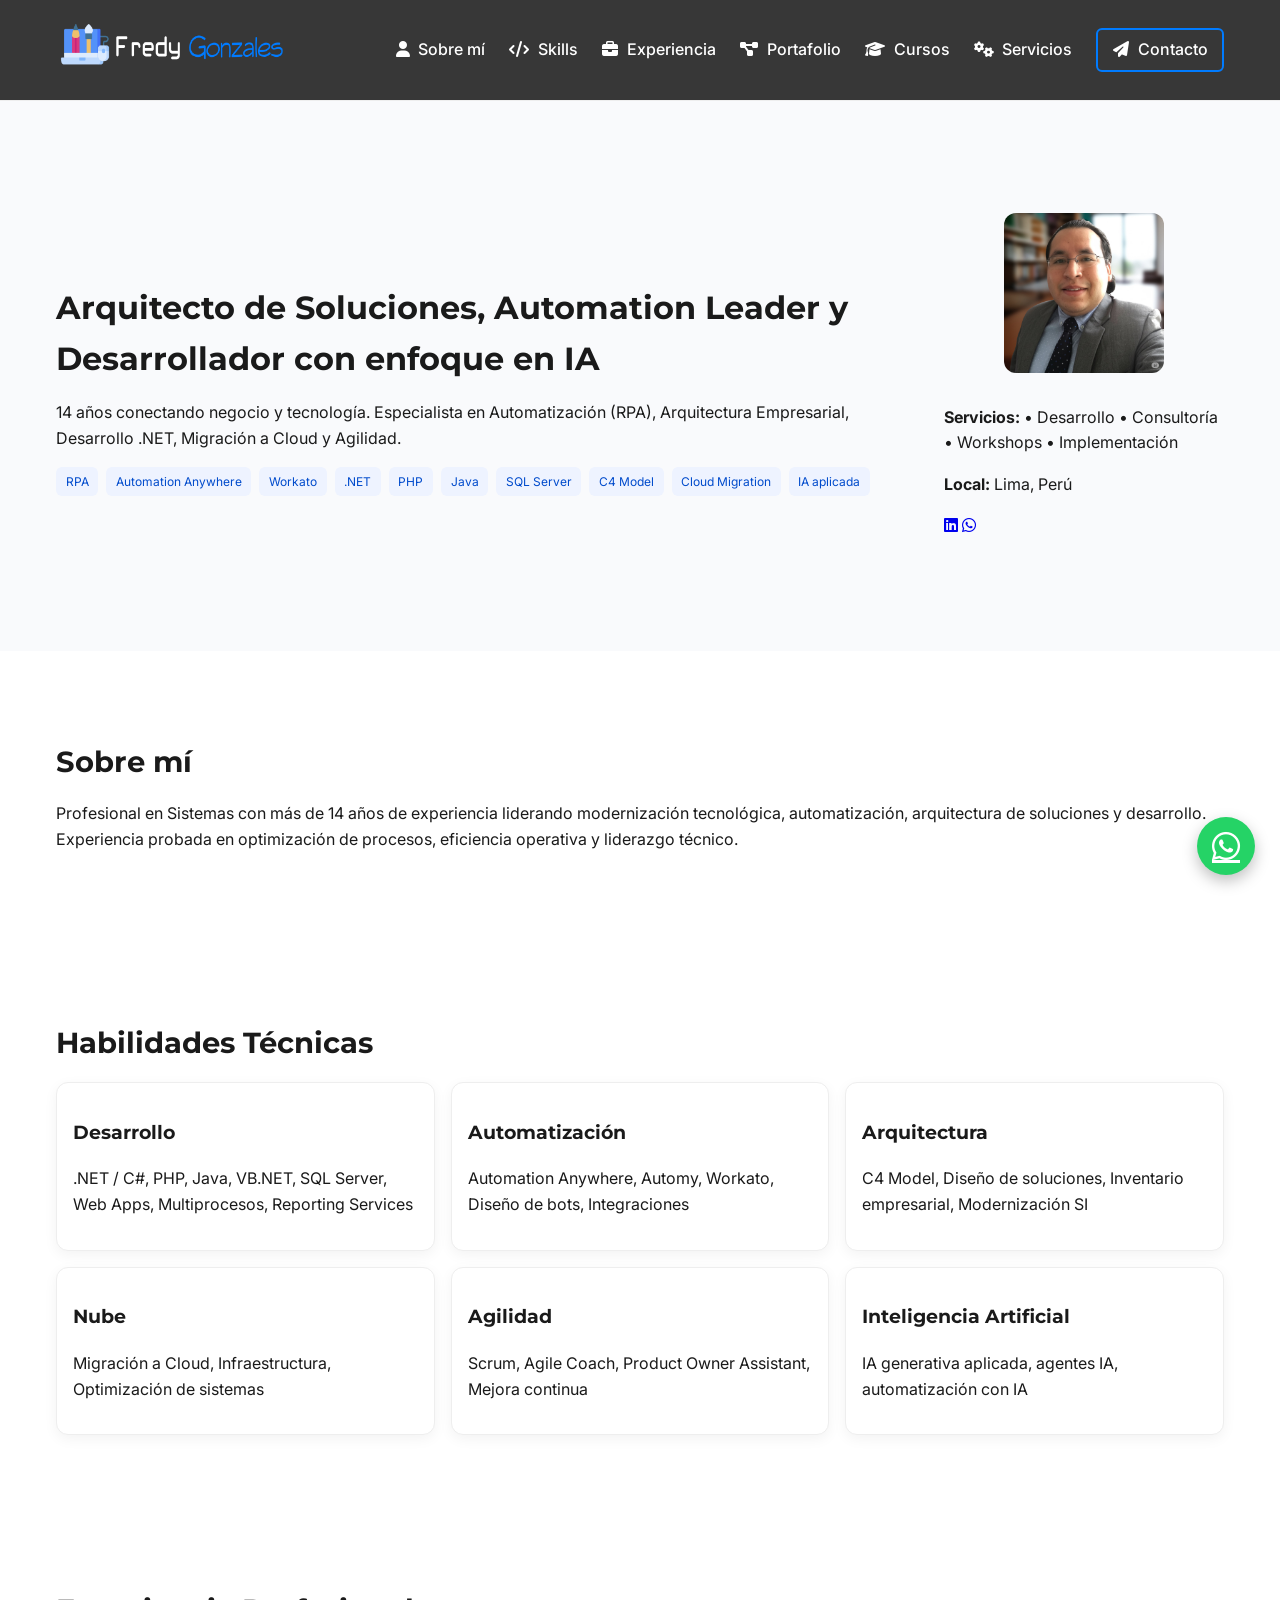
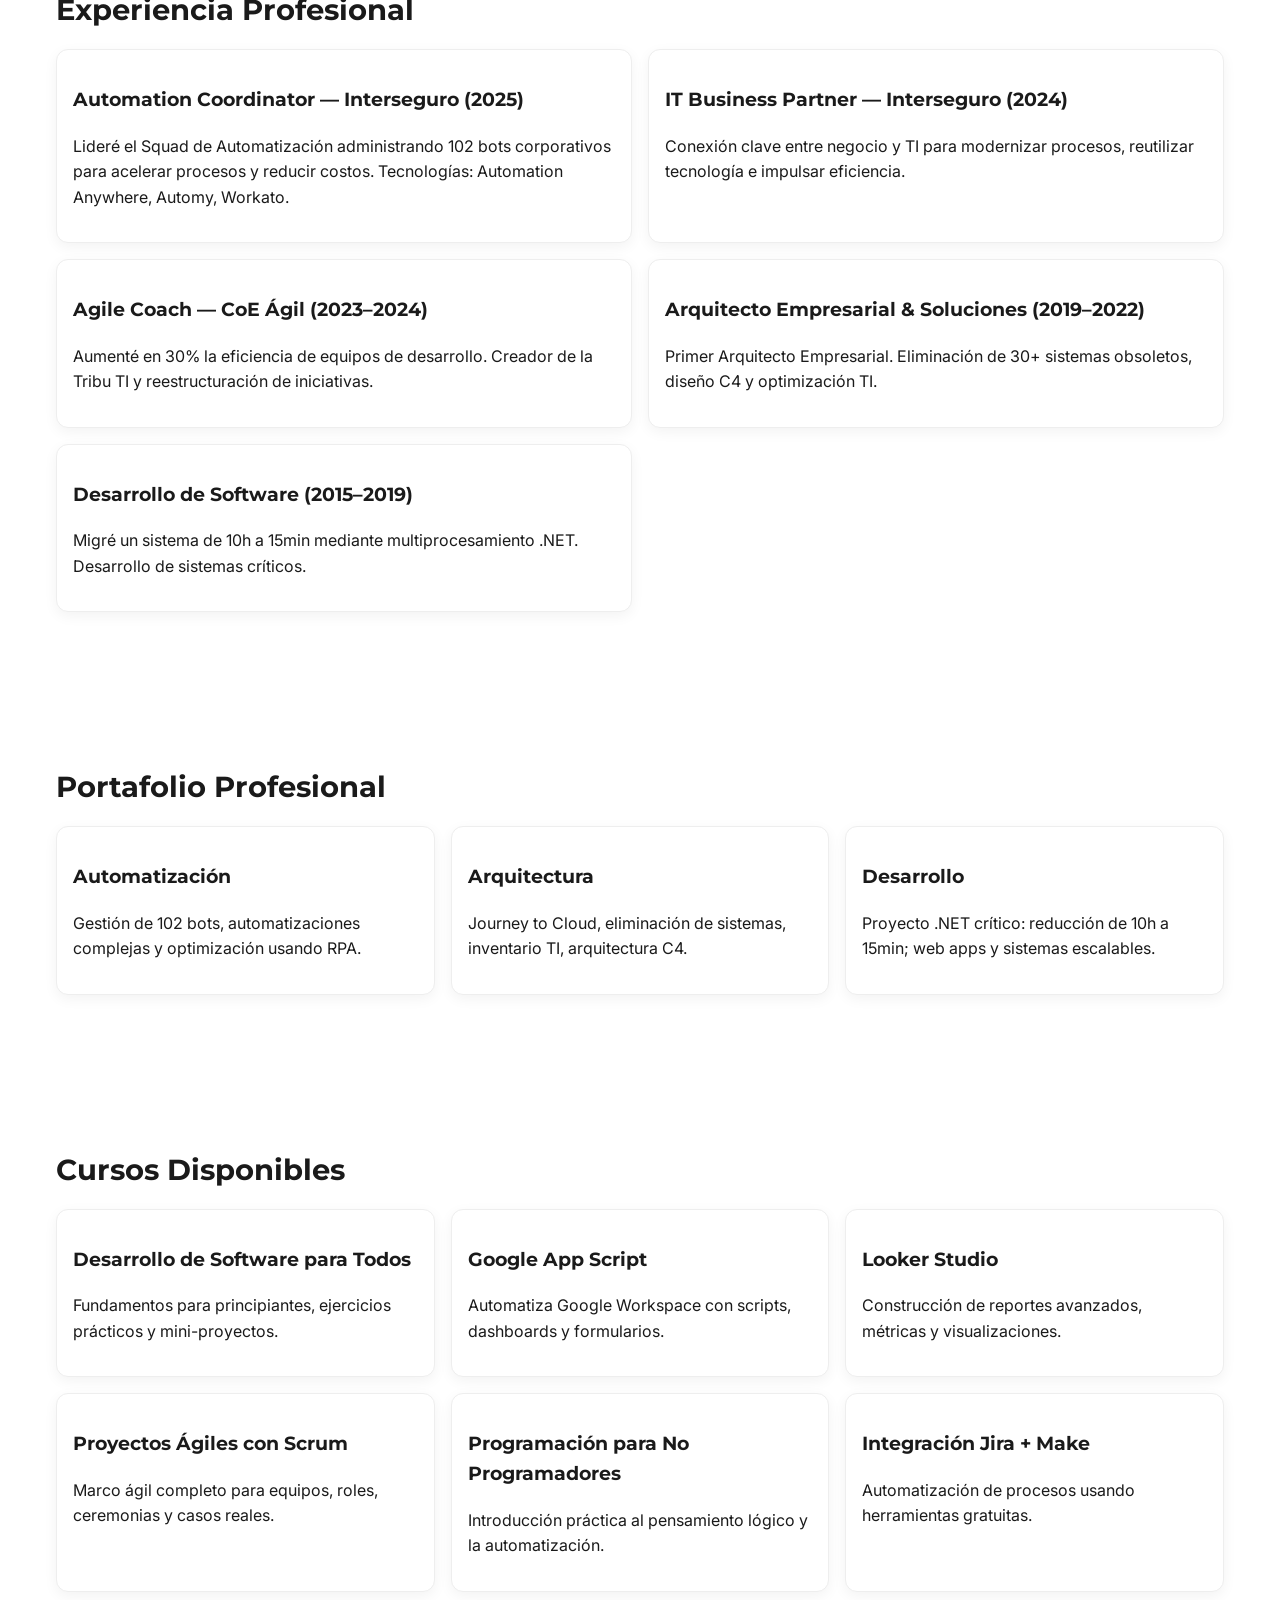
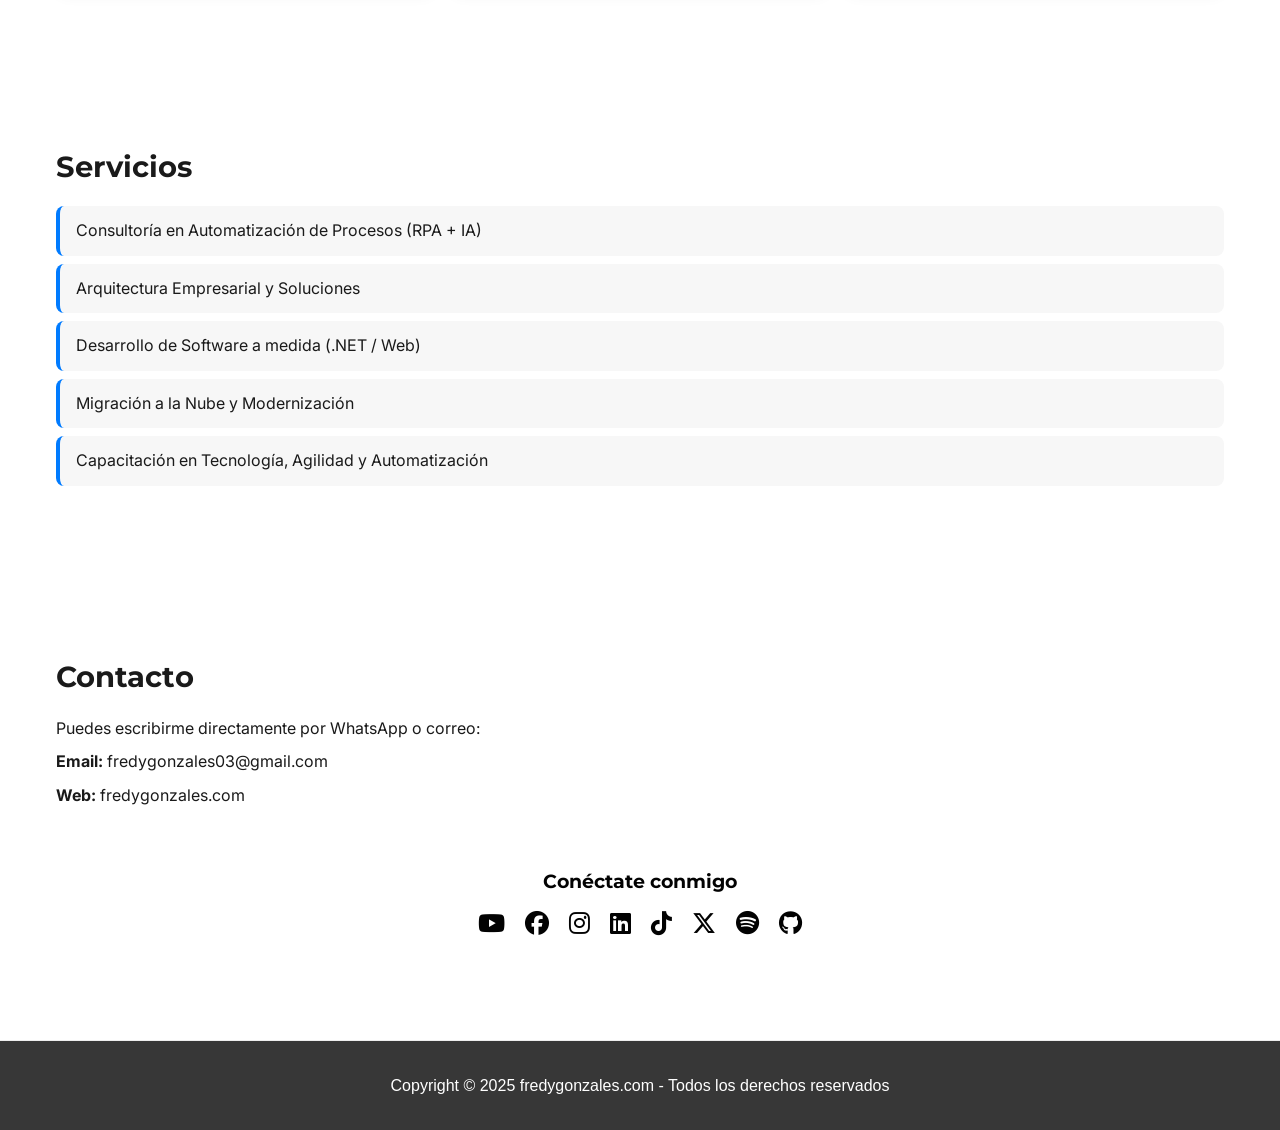
==== index.html @ c64710a2 "version 1 Version (2025.11.26)" ====
<!doctype html>
<html lang="es">
<head>
  <meta charset="utf-8" />
  <meta name="viewport" content="width=device-width, initial-scale=1" />
  <title>Fredy Gonzales — Arquitectura, Automatización & IA</title>
  <link rel="stylesheet" href="https://cdnjs.cloudflare.com/ajax/libs/font-awesome/6.5.0/css/all.min.css">
  <link href="https://fonts.googleapis.com/css2?family=Montserrat:wght@600;700&family=Inter:wght@300;400;600&display=swap" rel="stylesheet">
  <link rel="stylesheet" href="css/style.css">
  <link rel="icon" href="img/programador.ico" type="image/x-icon">
</head>
<body>
<header class="dark-glass">
  <div class="container" style="display:flex;justify-content:space-between;align-items:center;">
    <a class="brand" href="#top">
  <img src="img/LogoFredyGonzales3.png" 
       alt="Fredy Gonzales Logo" 
       class="brand-image" 
       style="height: 60px; width: 240px;" />
</a>
    <nav>
      <a href="#about"><i class="fa-solid fa-user"></i> Sobre mí</a>
      <a href="#skills"><i class="fa-solid fa-code"></i> Skills</a>
      <a href="#experience"><i class="fa-solid fa-briefcase"></i> Experiencia</a>
      <a href="#portfolio"><i class="fa-solid fa-diagram-project"></i> Portafolio</a>
      <a href="#courses"><i class="fa-solid fa-graduation-cap"></i> Cursos</a>
      <a href="#services"><i class="fa-solid fa-gears"></i> Servicios</a>
      <a href="#contact" class="btn-outline"><i class="fa-solid fa-paper-plane"></i> Contacto</a>
    </nav>
  </div>
</header>

<section id="top" class="hero">
  <div class="container hero-flex">

    <!-- COLUMNA IZQUIERDA (TEXTO) -->
    <div class="hero-left">
      <h1>Arquitecto de Soluciones, Automation Leader y Desarrollador con enfoque en IA</h1>
      <p>14 años conectando negocio y tecnología. Especialista en Automatización (RPA), Arquitectura Empresarial, Desarrollo .NET, Migración a Cloud y Agilidad.</p>

      <div class="tags">
        <span class="tag">RPA</span>
        <span class="tag">Automation Anywhere</span>
        <span class="tag">Workato</span>
        <span class="tag">.NET</span>
        <span class="tag">PHP</span>
        <span class="tag">Java</span>
        <span class="tag">SQL Server</span>
        <span class="tag">C4 Model</span>
        <span class="tag">Cloud Migration</span>
        <span class="tag">IA aplicada</span>
      </div>
    </div>

    <!-- COLUMNA DERECHA (FOTO + INFO) -->
    <div class="hero-right">
      <div class="hero-card">
        <div class="photo-frame">
          <img src="img/perfil-placeholder.jpg" alt="Fredy Gonzales — Foto profesional" />
        </div>

        <div class="quick-info">
          <p><strong>Servicios:</strong>  • Desarrollo • Consultoría • Workshops • Implementación</p>
          <p><strong>Local:</strong> Lima, Perú</p>

          <div class="socials">
              <a href="https://www.linkedin.com/in/fredy-benjam%C3%ADn-gonz%C3%A1les-uriarte-b7967159/" target="_blank"><i class="fa-brands fa-linkedin"></i></a>
              <a href="https://wa.me/51955475970" target="_blank"><i class="fa-brands fa-whatsapp"></i></a>
            </div>
        </div>
      </div>
    </div>

  </div>
</section>

<section id="about">
  <div class="container">
    <h2>Sobre mí</h2>
    <p>Profesional en Sistemas con más de 14 años de experiencia liderando modernización tecnológica, automatización, arquitectura de soluciones y desarrollo. Experiencia probada en optimización de procesos, eficiencia operativa y liderazgo técnico.</p>
  </div>
</section>

<section id="skills">
  <div class="container">
    <h2>Habilidades Técnicas</h2>
    <div class="skills-grid">
      <div class="skill-box">
        <h3>Desarrollo</h3>
        <p>.NET / C#, PHP, Java, VB.NET, SQL Server, Web Apps, Multiprocesos, Reporting Services</p>
      </div>
      <div class="skill-box">
        <h3>Automatización</h3>
        <p>Automation Anywhere, Automy, Workato, Diseño de bots, Integraciones</p>
      </div>
      <div class="skill-box">
        <h3>Arquitectura</h3>
        <p>C4 Model, Diseño de soluciones, Inventario empresarial, Modernización SI</p>
      </div>
      <div class="skill-box">
        <h3>Nube</h3>
        <p>Migración a Cloud, Infraestructura, Optimización de sistemas</p>
      </div>
      <div class="skill-box">
        <h3>Agilidad</h3>
        <p>Scrum, Agile Coach, Product Owner Assistant, Mejora continua</p>
      </div>
      <div class="skill-box">
        <h3>Inteligencia Artificial</h3>
        <p>IA generativa aplicada, agentes IA, automatización con IA</p>
      </div>
    </div>
  </div>
</section>

<section id="experience">
  <div class="container">
    <h2>Experiencia Profesional</h2>
    <div class="exp-grid">
      <div class="exp-card">
        <h3>Automation Coordinator — Interseguro (2025)</h3>
        <p>Lideré el Squad de Automatización administrando 102 bots corporativos para acelerar procesos y reducir costos. Tecnologías: Automation Anywhere, Automy, Workato.</p>
      </div>
      <div class="exp-card">
        <h3>IT Business Partner — Interseguro (2024)</h3>
        <p>Conexión clave entre negocio y TI para modernizar procesos, reutilizar tecnología e impulsar eficiencia.</p>
      </div>
      <div class="exp-card">
        <h3>Agile Coach — CoE Ágil (2023–2024)</h3>
        <p>Aumenté en 30% la eficiencia de equipos de desarrollo. Creador de la Tribu TI y reestructuración de iniciativas.</p>
      </div>
      <div class="exp-card">
        <h3>Arquitecto Empresarial & Soluciones (2019–2022)</h3>
        <p>Primer Arquitecto Empresarial. Eliminación de 30+ sistemas obsoletos, diseño C4 y optimización TI.</p>
      </div>
      <div class="exp-card">
        <h3>Desarrollo de Software (2015–2019)</h3>
        <p>Migré un sistema de 10h a 15min mediante multiprocesamiento .NET. Desarrollo de sistemas críticos.</p>
      </div>
    </div>
  </div>
</section>

<section id="portfolio">
  <div class="container">
    <h2>Portafolio Profesional</h2>
    <div class="portfolio-grid" style="grid-template-columns:repeat(3,1fr)">
      <div class="port-card"><h3>Automatización</h3><p>Gestión de 102 bots, automatizaciones complejas y optimización usando RPA.</p></div>
      <div class="port-card"><h3>Arquitectura</h3><p>Journey to Cloud, eliminación de sistemas, inventario TI, arquitectura C4.</p></div>
      <div class="port-card"><h3>Desarrollo</h3><p>Proyecto .NET crítico: reducción de 10h a 15min; web apps y sistemas escalables.</p></div>
    </div>
  </div>
</section>

<section id="courses">
  <div class="container">
    <h2>Cursos Disponibles</h2>
    <div class="courses-grid" style="display:grid;grid-template-columns:repeat(3,1fr);gap:1rem;">
      <div class="course-card"><h3>Desarrollo de Software para Todos</h3><p>Fundamentos para principiantes, ejercicios prácticos y mini-proyectos.</p></div>
      <div class="course-card"><h3>Google App Script</h3><p>Automatiza Google Workspace con scripts, dashboards y formularios.</p></div>
      <div class="course-card"><h3>Looker Studio</h3><p>Construcción de reportes avanzados, métricas y visualizaciones.</p></div>
      <div class="course-card"><h3>Proyectos Ágiles con Scrum</h3><p>Marco ágil completo para equipos, roles, ceremonias y casos reales.</p></div>
      <div class="course-card"><h3>Programación para No Programadores</h3><p>Introducción práctica al pensamiento lógico y la automatización.</p></div>
      <div class="course-card"><h3>Integración Jira + Make</h3><p>Automatización de procesos usando herramientas gratuitas.</p></div>
    </div>
  </div>
</section>

<section id="services">
  <div class="container">
    <h2>Servicios</h2>
    <ul>
      <li>Consultoría en Automatización de Procesos (RPA + IA)</li>
      <li>Arquitectura Empresarial y Soluciones</li>
      <li>Desarrollo de Software a medida (.NET / Web)</li>
      <li>Migración a la Nube y Modernización</li>
      <li>Capacitación en Tecnología, Agilidad y Automatización</li>
    </ul>
  </div>
</section>

<section id="contact">
  <div class="container">
    <h2>Contacto</h2>
    <p>Puedes escribirme directamente por WhatsApp o correo:</p>
    <p><strong>Email:</strong> fredygonzales03@gmail.com</p>
    <p><strong>Web:</strong> fredygonzales.com</p>
  </div>

  <section id="social-banner">
  <h3>Conéctate conmigo</h3>
  <div class="social-icons">
    <a href="https://youtube.com/@FredyGonzalesUriarte" target="_blank"><i class="fab fa-youtube"></i></a>
    <a href="https://www.facebook.com/fredybenjamin.gonzalesuriarte" target="_blank"><i class="fab fa-facebook"></i></a>
    <a href="https://www.instagram.com/fredy.gonzales.uriarte/" target="_blank"><i class="fab fa-instagram"></i></a>
    <a href="https://www.linkedin.com/in/fredy-benjam%C3%ADn-gonz%C3%A1les-uriarte-b7967159/" target="_blank"><i class="fab fa-linkedin"></i></a>
    <a href="https://www.tiktok.com/@fredygonzales1" target="_blank"><i class="fab fa-tiktok"></i></a>
    <a href="https://x.com/iFredyi" target="_blank"><i class="fab fa-x-twitter"></i></a>
    <a href="https://open.spotify.com/user/22chjjc3fch4npq2yomiylozq" target="_blank"><i class="fab fa-spotify"></i></a>
    <a href="https://github.com/FredyGonzales" target="_blank"><i class="fab fa-github"></i></a>
  </div>
</section>

</section>

<a href="https://wa.me/51955475970" class="whatsapp-float" target="_blank"><i class="fa-brands fa-whatsapp"></i></a>


<footer class="footer">
  <p>Copyright © 2025 fredygonzales.com - Todos los derechos reservados</p>
</footer>
  <script src="js/main.js"></script>
</body>
</html>
---- css/style.css ----
/* RESET & BASE */
* { box-sizing: border-box; }
body {
  margin: 0;
  font-family: Inter, sans-serif;
  line-height: 1.6;
  color: #1a1a1a;
  background: #fff;
}
h1, h2, h3 { font-family: Montserrat, sans-serif; }

/* LAYOUT */
.container {
  max-width: 1200px;
  margin: auto;
  padding: 1rem;
}

/* HEADER */
header {
  position: sticky;
  top: 0;
  z-index: 50;
  background: rgba(255,255,255,.9);
  backdrop-filter: blur(8px);
  border-bottom: 1px solid #eee;
}
nav {
  display: flex;
  gap: 1.5rem;
  align-items: center;
}
nav a {
  position: relative;
  text-decoration: none;
  color: #fff;
  font-weight: 500;
  transition: .3s;
}
nav a i { margin-right: .3rem; }

/* Hover con subrayado animado */
nav a::after {
  content: "";
  position: absolute;
  left: 0; bottom: -4px;
  width: 0; height: 2px;
  background: #007bff;
  transition: 0.3s;
}
nav a:hover { color: #007bff; }
nav a:hover::after { width: 100%; }

/* Botón Outline */
.btn-outline {
  border: 2px solid #007bff;
  padding: .45rem .9rem;
  border-radius: 6px;
}
.btn-outline:hover {
  background: #007bff;
  color: #fff !important;
}

/* HERO */
.hero {
  padding: 4rem 1rem;
  background: #f9fafc;
}
.hero h1 {
  font-size: 2.5rem;
  margin-bottom: 1rem;
}
.tags {
  display: flex;
  gap: .5rem;
  flex-wrap: wrap;
  margin-top: 1rem;
}
.tag {
  background: #eef3ff;
  color: #004bcc;
  font-size: .75rem;
  padding: .3rem .6rem;
  border-radius: 6px;
}

/* SECTIONS */
section { padding: 3rem 1rem; }
h2 { font-size: 1.8rem; margin-bottom: 1rem; }

/* SKILLS */
.skills-grid {
  display: grid;
  gap: 1rem;
  grid-template-columns: repeat(3,1fr);
}
.skill-box {
  background: #fff;
  border: 1px solid #eee;
  padding: 1rem;
  border-radius: 12px;
  box-shadow: 0 4px 14px rgba(0,0,0,.05);
}

/* EXPERIENCE */
.exp-grid {
  display: grid;
  gap: 1rem;
  grid-template-columns: repeat(2,1fr);
}
.exp-card {
  background: #fff;
  border: 1px solid #eee;
  padding: 1rem;
  border-radius: 12px;
  box-shadow: 0 4px 14px rgba(0,0,0,.05);
}

/* PORTFOLIO */
.portfolio-grid {
  display: grid;
  gap: 1rem;
  grid-template-columns: repeat(3,1fr);
}
.port-card {
  background: #fff;
  border: 1px solid #eee;
  padding: 1rem;
  border-radius: 12px;
  box-shadow: 0 4px 14px rgba(0,0,0,.05);
}

/* COURSES */
.courses-grid {
  display: grid;
  gap: 1rem;
  grid-template-columns: repeat(3,1fr);
}
.course-card {
  background: #fff;
  border: 1px solid #eee;
  padding: 1rem;
  border-radius: 12px;
  box-shadow: 0 4px 14px rgba(0,0,0,.05);
}

/* SERVICES */
#services ul {
  list-style: none;
  padding: 0;
}
#services li {
  background: #f7f7f7;
  margin: .5rem 0;
  padding: .75rem 1rem;
  border-radius: 8px;
  border-left: 4px solid #007bff;
}

/* CONTACT */
#contact p { margin: .5rem 0; }

/* WHATSAPP FLOATING BUTTON */
.whatsapp-float {
  position: fixed;
  bottom: 25px;
  right: 25px;
  width: 58px;
  height: 58px;
  background: #25D366;
  color: #fff;
  border-radius: 50%;
  display: flex;
  justify-content: center;
  align-items: center;
  font-size: 32px;
  box-shadow: 0 6px 15px rgba(0,0,0,0.25);
  z-index: 999;
  transition: transform 0.25s ease, box-shadow 0.25s ease;
}
.whatsapp-float:hover {
  transform: scale(1.12);
  box-shadow: 0 8px 20px rgba(0,0,0,0.35);
}

/* RESPONSIVE */
@media(max-width: 900px){
  .skills-grid,
  .portfolio-grid,
  .courses-grid { grid-template-columns: repeat(2,1fr); }
  .exp-grid { grid-template-columns: 1fr; }
}
@media(max-width: 600px){
  nav { display:none; } /* menú móvil luego podemos hacer burger */
  .skills-grid,
  .portfolio-grid,
  .courses-grid { grid-template-columns: 1fr; }
}

.dark-glass {
  background: rgba(20,20,20,0.85);
  backdrop-filter: blur(8px);
  color: #fff;
}
.brand-image
{
    height: 60px;
    width: auto;
}

.photo-frame img {
  width: 160px;        /* tamaño recomendado */
  height: 160px;
  object-fit: cover;   /* recorta sin deformar */
  border-radius: 12px; /* bordes suaves */
  display: block;
}

.photo-frame img {
  width: 160px;        /* tamaño recomendado */
  height: 160px;
  object-fit: cover;   /* recorta sin deformar */
  border-radius: 12px; /* bordes suaves */
  display: block;
}

.photo-frame img {
  width: 160px;        /* tamaño recomendado */
  height: 160px;
  object-fit: cover;   /* recorta sin deformar */
  border-radius: 12px; /* bordes suaves */
  display: block;
}
.photo-frame img {
  width: 160px;        /* tamaño recomendado */
  height: 160px;
  object-fit: cover;   /* recorta sin deformar */
  border-radius: 12px; /* bordes suaves */
  display: block;
}

/* HERO FLEX */
.hero-flex {
  display: flex;
  align-items: center;
  justify-content: space-between;
  gap: 2rem;
  padding: 3rem 1rem;
}

/* Izquierda */
.hero-left {
  flex: 1;
}

.hero-left h1 {
  font-size: 2rem;
  margin-bottom: 1rem;
}

/* Derecha */
.hero-right {
  flex: 0 0 280px; /* controla el ancho del lado derecho */
  display: flex;
  justify-content: center;
}

/* Card derecha */
.hero-card {
  display: flex;
  flex-direction: column;
  align-items: center;
  gap: 1rem;
}

.footer
{
  text-align: center;
  padding: 1rem;
  background: rgba(20,20,20,0.85);
  border-top: 1px solid #eee;
  margin-top: 2rem;
  color: #fff;
  font-family: 'Segoe UI', Tahoma, Geneva, Verdana, sans-serif;
}


/* ==========================
   REDES SOCIALES
========================== */
#social-banner {
  background: #fff;
  padding: 1rem;
  text-align: center;
  color: #020202;
  border-radius: 10px;
}

#social-banner h3 {
  margin-bottom: 0.5rem;
}

.social-icons a {
  margin: 0 0.5rem;
  font-size: 1.5rem;
  color: #020202;
  transition: color 0.3s;
}

.social-icons a:hover {
  color: var(--color-accent);
}
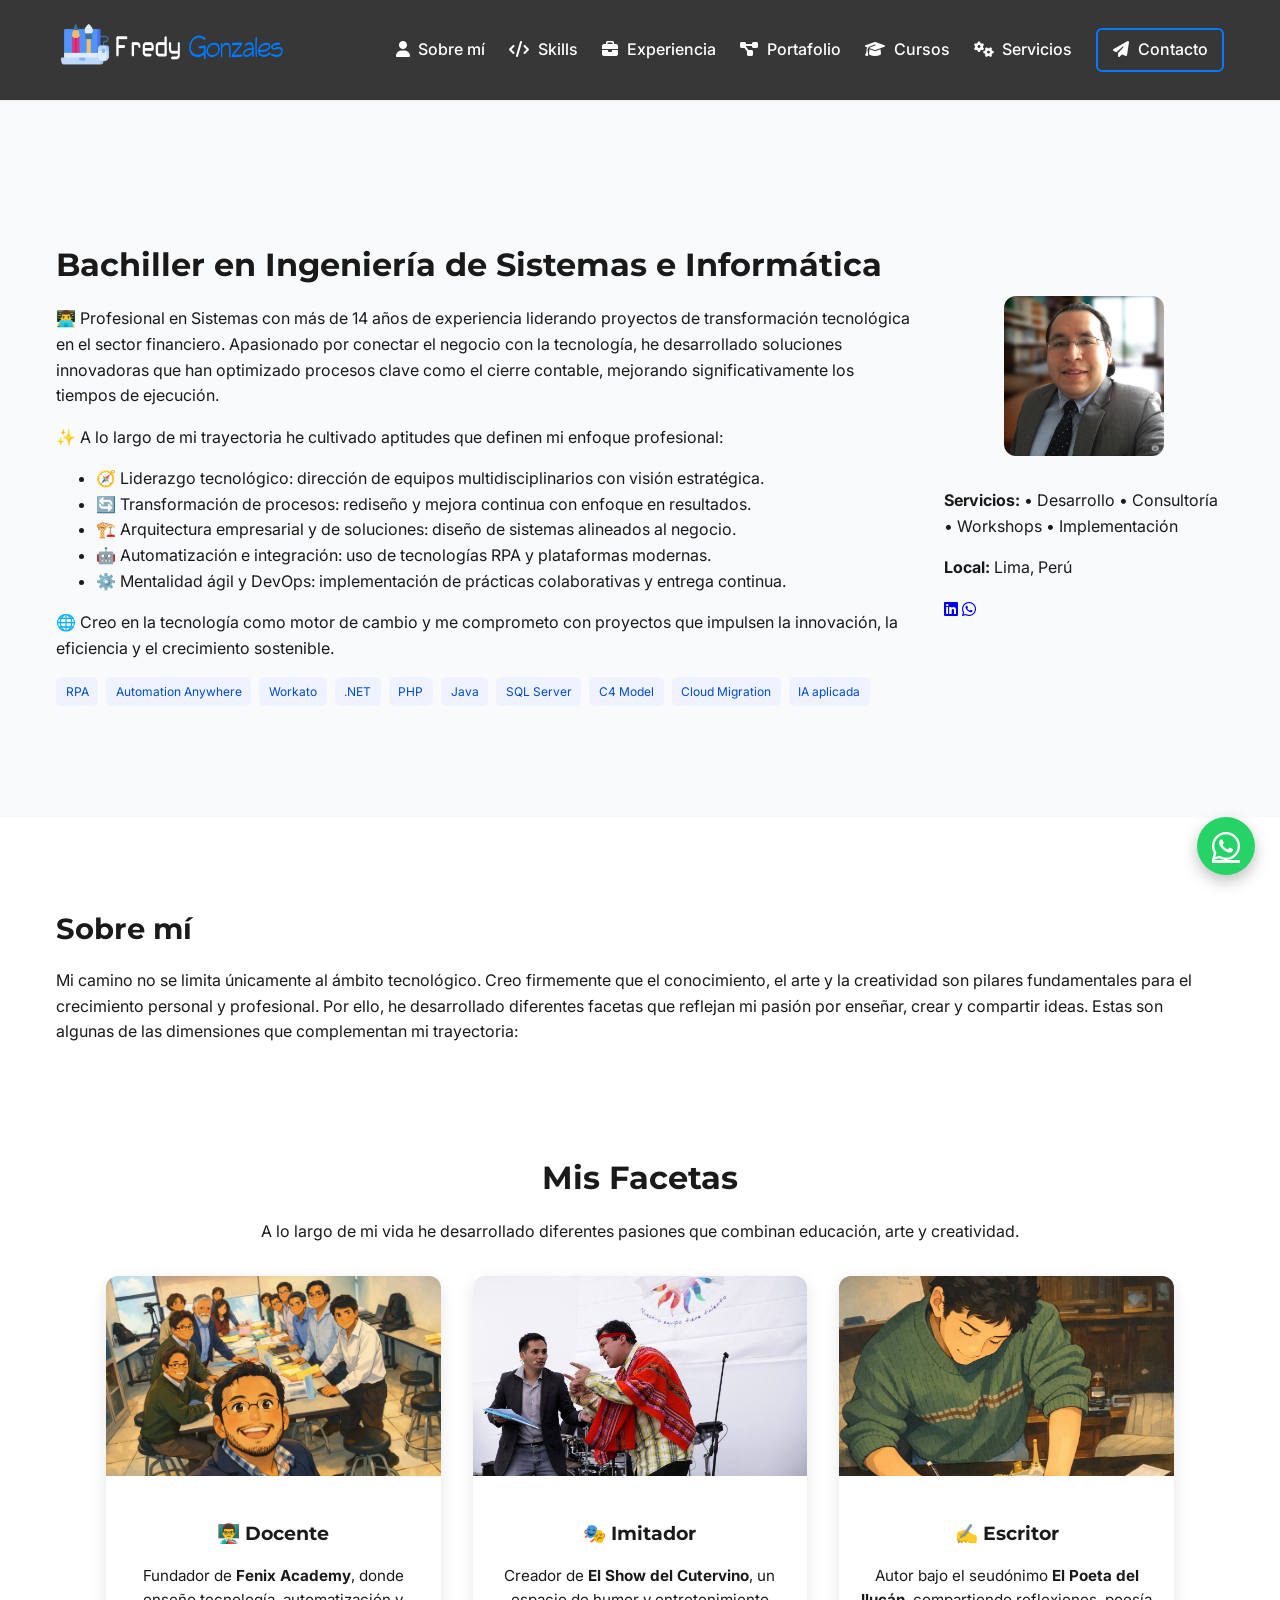
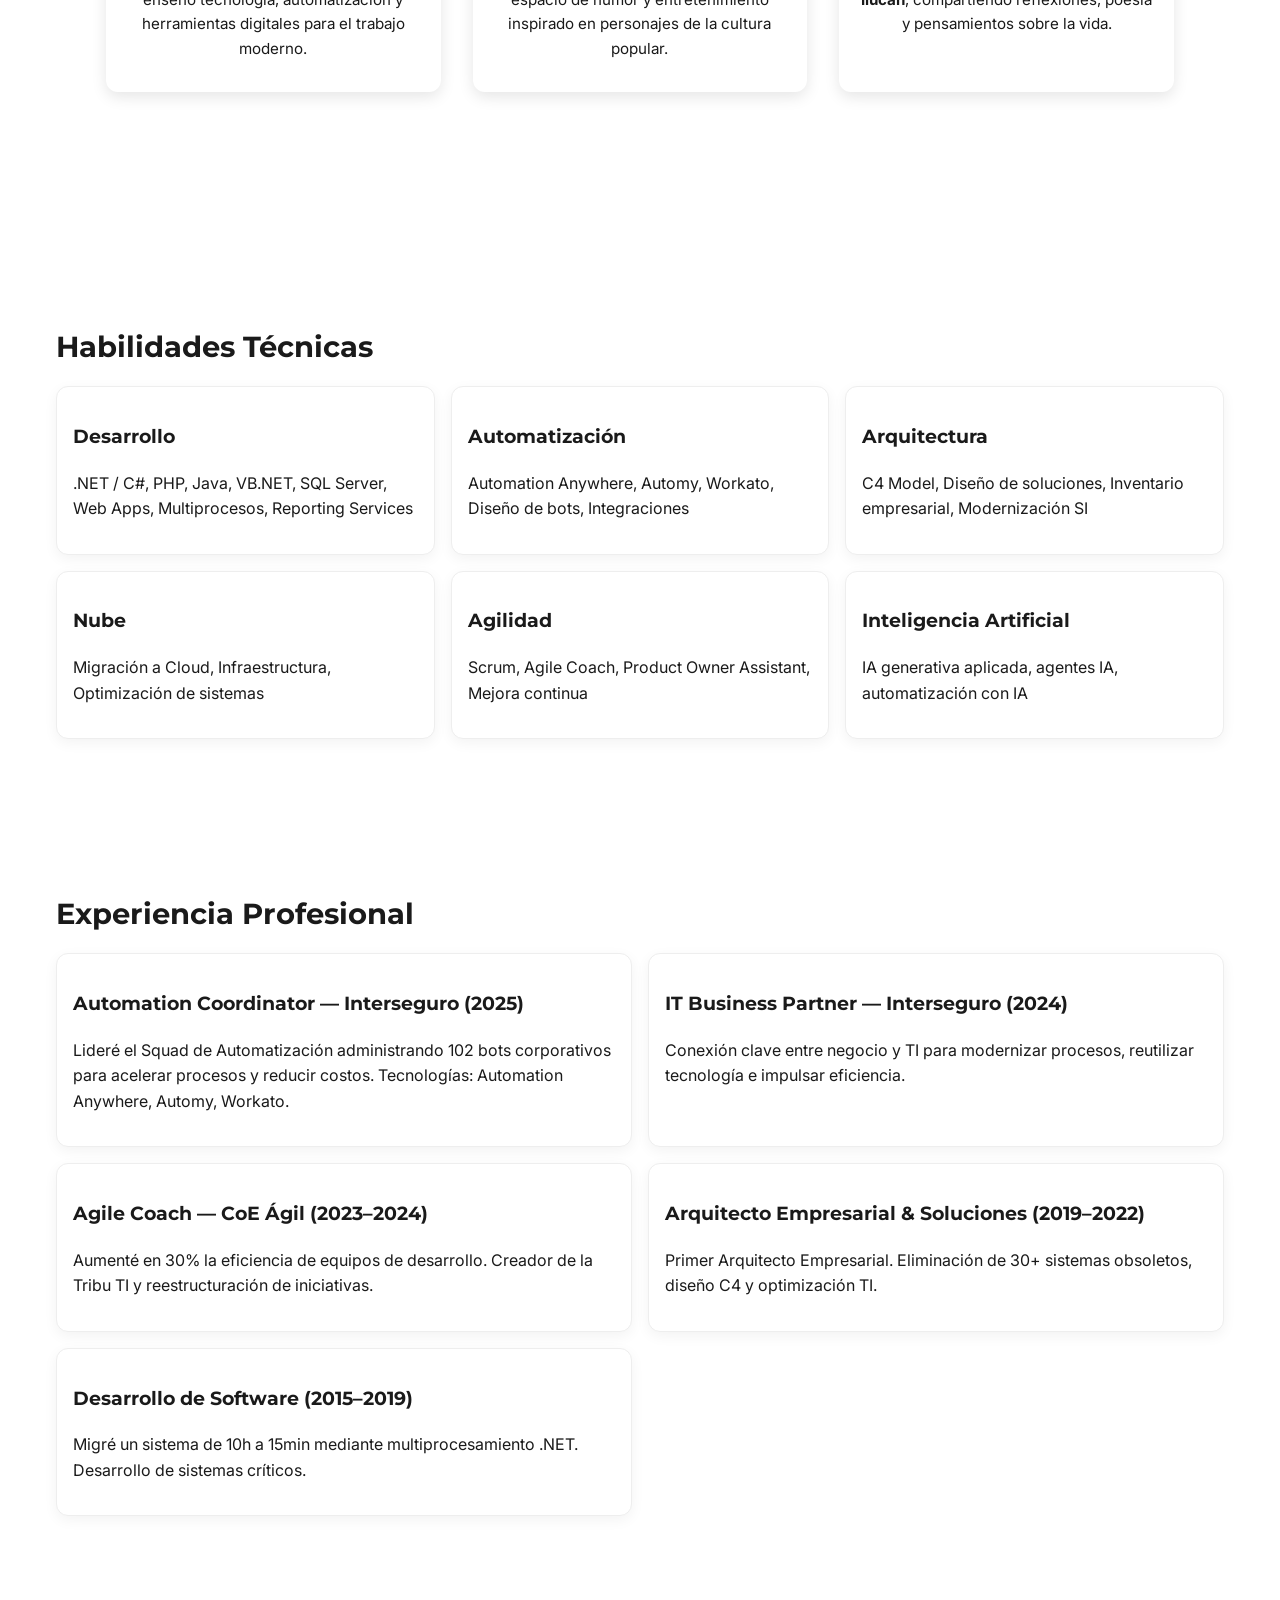
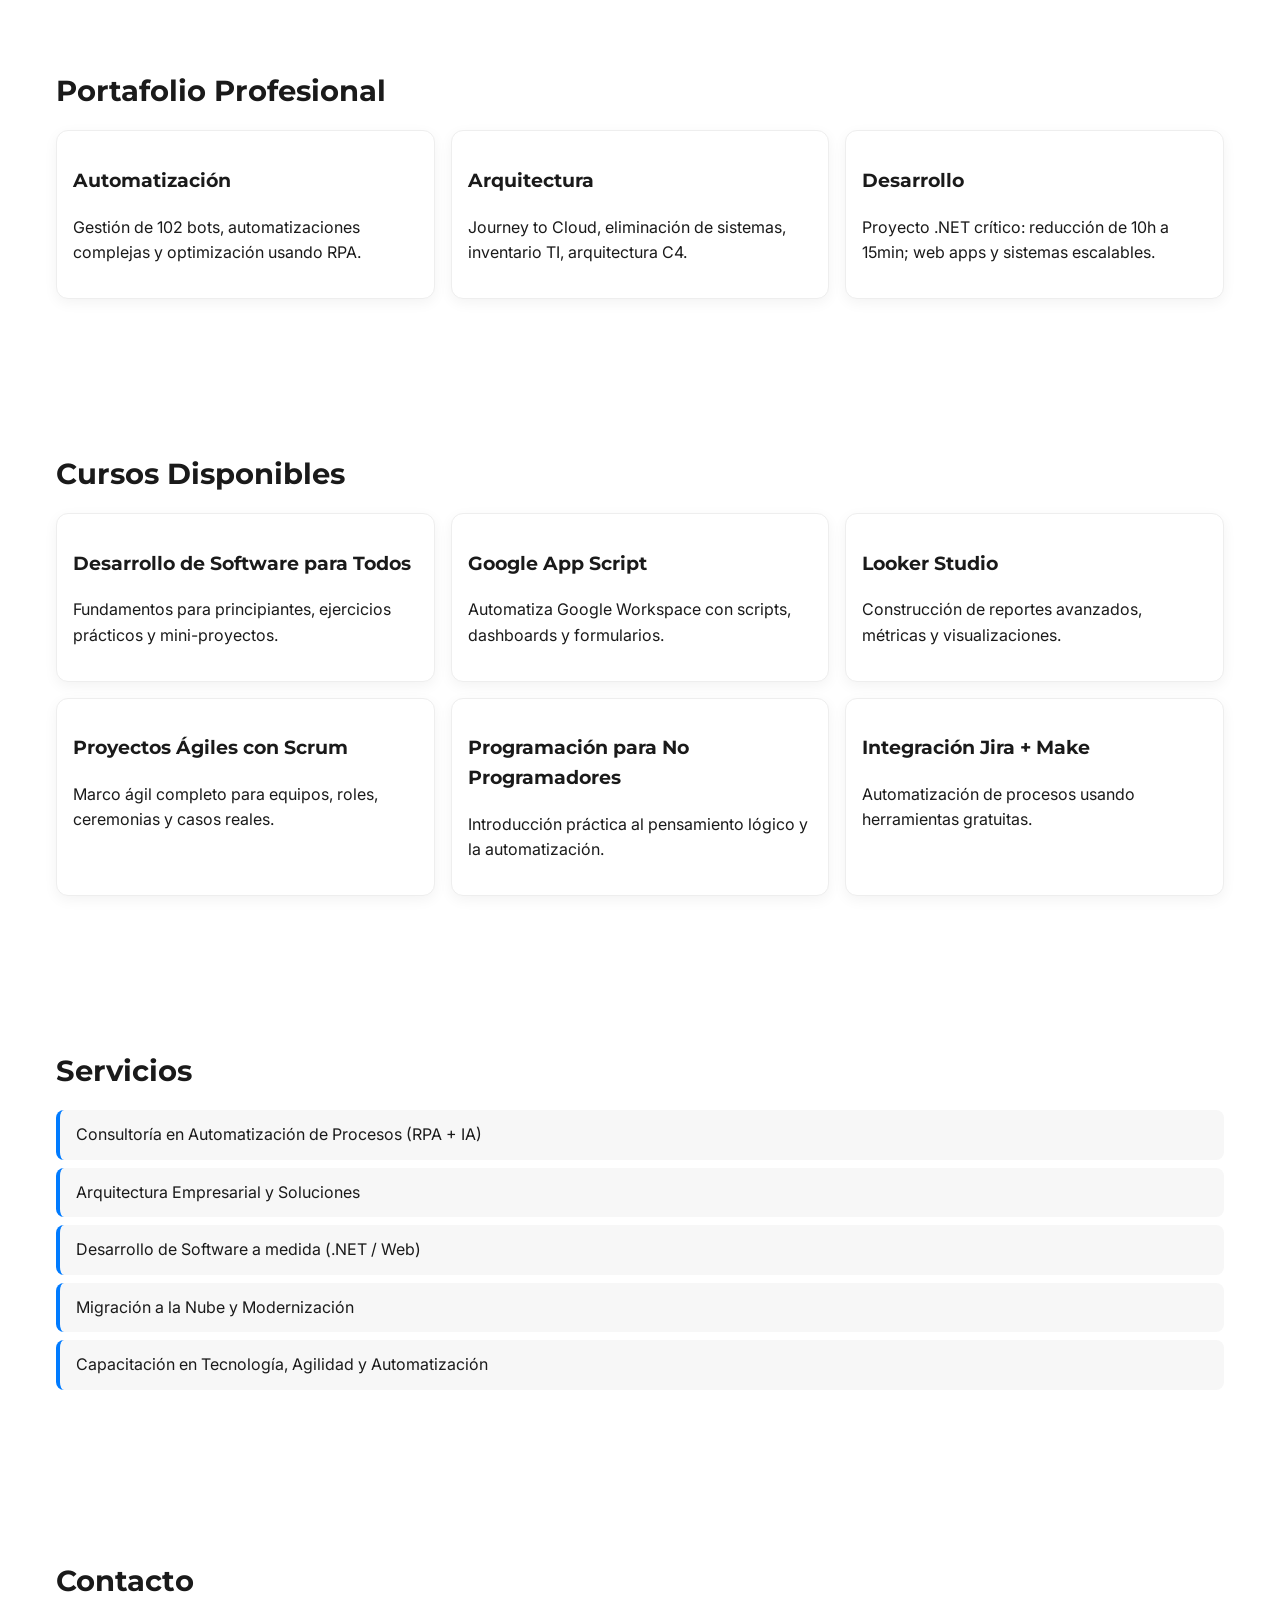
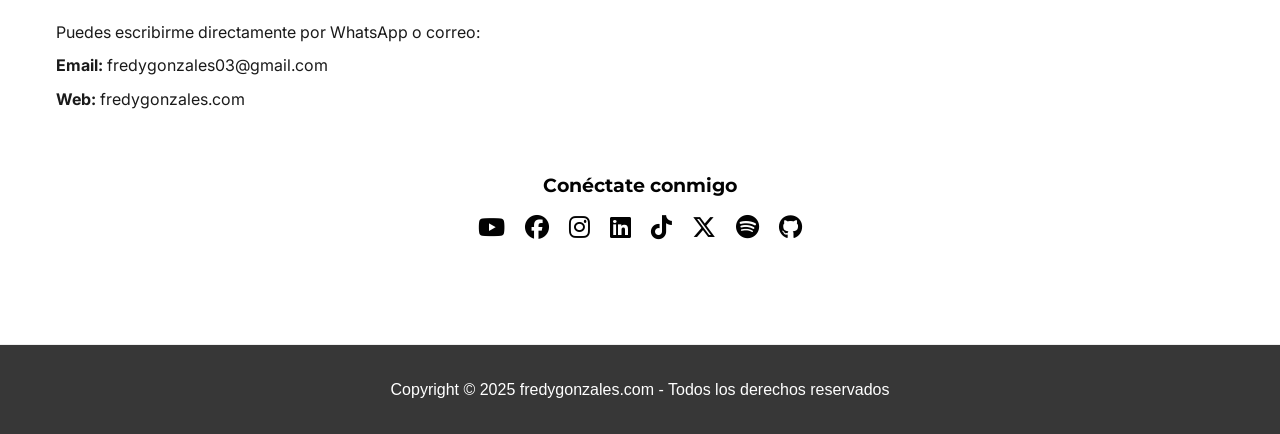
==== commit 1d19cbb4: "Nuevas Secciones" ====
--- a/index.html
+++ b/index.html
@@ -1,214 +1,311 @@
 <!doctype html>
 <html lang="es">
+
 <head>
   <meta charset="utf-8" />
   <meta name="viewport" content="width=device-width, initial-scale=1" />
   <title>Fredy Gonzales — Arquitectura, Automatización & IA</title>
   <link rel="stylesheet" href="https://cdnjs.cloudflare.com/ajax/libs/font-awesome/6.5.0/css/all.min.css">
-  <link href="https://fonts.googleapis.com/css2?family=Montserrat:wght@600;700&family=Inter:wght@300;400;600&display=swap" rel="stylesheet">
+  <link
+    href="https://fonts.googleapis.com/css2?family=Montserrat:wght@600;700&family=Inter:wght@300;400;600&display=swap"
+    rel="stylesheet">
   <link rel="stylesheet" href="css/style.css">
+  <link rel="stylesheet" href="css/facetas.css">
   <link rel="icon" href="img/programador.ico" type="image/x-icon">
 </head>
+
 <body>
-<header class="dark-glass">
-  <div class="container" style="display:flex;justify-content:space-between;align-items:center;">
-    <a class="brand" href="#top">
-  <img src="img/LogoFredyGonzales3.png" 
-       alt="Fredy Gonzales Logo" 
-       class="brand-image" 
-       style="height: 60px; width: 240px;" />
-</a>
-    <nav>
-      <a href="#about"><i class="fa-solid fa-user"></i> Sobre mí</a>
-      <a href="#skills"><i class="fa-solid fa-code"></i> Skills</a>
-      <a href="#experience"><i class="fa-solid fa-briefcase"></i> Experiencia</a>
-      <a href="#portfolio"><i class="fa-solid fa-diagram-project"></i> Portafolio</a>
-      <a href="#courses"><i class="fa-solid fa-graduation-cap"></i> Cursos</a>
-      <a href="#services"><i class="fa-solid fa-gears"></i> Servicios</a>
-      <a href="#contact" class="btn-outline"><i class="fa-solid fa-paper-plane"></i> Contacto</a>
-    </nav>
-  </div>
-</header>
-
-<section id="top" class="hero">
-  <div class="container hero-flex">
-
-    <!-- COLUMNA IZQUIERDA (TEXTO) -->
-    <div class="hero-left">
-      <h1>Arquitecto de Soluciones, Automation Leader y Desarrollador con enfoque en IA</h1>
-      <p>14 años conectando negocio y tecnología. Especialista en Automatización (RPA), Arquitectura Empresarial, Desarrollo .NET, Migración a Cloud y Agilidad.</p>
-
-      <div class="tags">
-        <span class="tag">RPA</span>
-        <span class="tag">Automation Anywhere</span>
-        <span class="tag">Workato</span>
-        <span class="tag">.NET</span>
-        <span class="tag">PHP</span>
-        <span class="tag">Java</span>
-        <span class="tag">SQL Server</span>
-        <span class="tag">C4 Model</span>
-        <span class="tag">Cloud Migration</span>
-        <span class="tag">IA aplicada</span>
-      </div>
-    </div>
-
-    <!-- COLUMNA DERECHA (FOTO + INFO) -->
-    <div class="hero-right">
-      <div class="hero-card">
-        <div class="photo-frame">
-          <img src="img/perfil-placeholder.jpg" alt="Fredy Gonzales — Foto profesional" />
-        </div>
-
-        <div class="quick-info">
-          <p><strong>Servicios:</strong>  • Desarrollo • Consultoría • Workshops • Implementación</p>
-          <p><strong>Local:</strong> Lima, Perú</p>
-
-          <div class="socials">
-              <a href="https://www.linkedin.com/in/fredy-benjam%C3%ADn-gonz%C3%A1les-uriarte-b7967159/" target="_blank"><i class="fa-brands fa-linkedin"></i></a>
+  <header class="dark-glass">
+    <div class="container" style="display:flex;justify-content:space-between;align-items:center;">
+      <a class="brand" href="#top">
+        <img src="img/LogoFredyGonzales3.png" alt="Fredy Gonzales Logo" class="brand-image"
+          style="height: 60px; width: 240px;" />
+      </a>
+      <nav>
+        <a href="#about"><i class="fa-solid fa-user"></i> Sobre mí</a>
+        <a href="#skills"><i class="fa-solid fa-code"></i> Skills</a>
+        <a href="#experience"><i class="fa-solid fa-briefcase"></i> Experiencia</a>
+        <a href="#portfolio"><i class="fa-solid fa-diagram-project"></i> Portafolio</a>
+        <a href="#courses"><i class="fa-solid fa-graduation-cap"></i> Cursos</a>
+        <a href="#services"><i class="fa-solid fa-gears"></i> Servicios</a>
+        <a href="#contact" class="btn-outline"><i class="fa-solid fa-paper-plane"></i> Contacto</a>
+      </nav>
+    </div>
+  </header>
+
+  <section id="top" class="hero">
+    <div class="container hero-flex">
+
+      <!-- COLUMNA IZQUIERDA (TEXTO) -->
+      <div class="hero-left">
+        <h1>Bachiller en Ingeniería de Sistemas e Informática</h1>
+        <p>👨‍💻 Profesional en Sistemas con más de 14 años de experiencia liderando proyectos de transformación
+          tecnológica en el sector financiero.
+          Apasionado por conectar el negocio con la tecnología, he desarrollado soluciones innovadoras que han
+          optimizado procesos clave como el cierre contable,
+          mejorando significativamente los tiempos de ejecución.</p>
+        <p> ✨ A lo largo de mi trayectoria he cultivado aptitudes que definen mi enfoque profesional:</p>
+        <ul>
+          <li>🧭 Liderazgo tecnológico: dirección de equipos multidisciplinarios con visión estratégica.</li>
+          <li>🔄 Transformación de procesos: rediseño y mejora continua con enfoque en resultados.</li>
+          <li>🏗️ Arquitectura empresarial y de soluciones: diseño de sistemas alineados al negocio.</li>
+          <li>🤖 Automatización e integración: uso de tecnologías RPA y plataformas modernas.</li>
+          <li>⚙️ Mentalidad ágil y DevOps: implementación de prácticas colaborativas y entrega continua.</li>
+        </ul>
+
+        🌐 Creo en la tecnología como motor de cambio y me comprometo con proyectos que impulsen la innovación, la
+        eficiencia y el crecimiento sostenible.</p>
+
+        <div class="tags">
+          <span class="tag">RPA</span>
+          <span class="tag">Automation Anywhere</span>
+          <span class="tag">Workato</span>
+          <span class="tag">.NET</span>
+          <span class="tag">PHP</span>
+          <span class="tag">Java</span>
+          <span class="tag">SQL Server</span>
+          <span class="tag">C4 Model</span>
+          <span class="tag">Cloud Migration</span>
+          <span class="tag">IA aplicada</span>
+        </div>
+      </div>
+
+      <!-- COLUMNA DERECHA (FOTO + INFO) -->
+      <div class="hero-right">
+        <div class="hero-card">
+          <div class="photo-frame">
+            <img src="img/perfil-placeholder.jpg" alt="Fredy Gonzales — Foto profesional" />
+          </div>
+
+          <div class="quick-info">
+            <p><strong>Servicios:</strong> • Desarrollo • Consultoría • Workshops • Implementación</p>
+            <p><strong>Local:</strong> Lima, Perú</p>
+
+            <div class="socials">
+              <a href="https://www.linkedin.com/in/fredy-benjam%C3%ADn-gonz%C3%A1les-uriarte-b7967159/"
+                target="_blank"><i class="fa-brands fa-linkedin"></i></a>
               <a href="https://wa.me/51955475970" target="_blank"><i class="fa-brands fa-whatsapp"></i></a>
             </div>
-        </div>
-      </div>
-    </div>
-
-  </div>
-</section>
-
-<section id="about">
-  <div class="container">
-    <h2>Sobre mí</h2>
-    <p>Profesional en Sistemas con más de 14 años de experiencia liderando modernización tecnológica, automatización, arquitectura de soluciones y desarrollo. Experiencia probada en optimización de procesos, eficiencia operativa y liderazgo técnico.</p>
-  </div>
-</section>
-
-<section id="skills">
-  <div class="container">
-    <h2>Habilidades Técnicas</h2>
-    <div class="skills-grid">
-      <div class="skill-box">
-        <h3>Desarrollo</h3>
-        <p>.NET / C#, PHP, Java, VB.NET, SQL Server, Web Apps, Multiprocesos, Reporting Services</p>
-      </div>
-      <div class="skill-box">
-        <h3>Automatización</h3>
-        <p>Automation Anywhere, Automy, Workato, Diseño de bots, Integraciones</p>
-      </div>
-      <div class="skill-box">
-        <h3>Arquitectura</h3>
-        <p>C4 Model, Diseño de soluciones, Inventario empresarial, Modernización SI</p>
-      </div>
-      <div class="skill-box">
-        <h3>Nube</h3>
-        <p>Migración a Cloud, Infraestructura, Optimización de sistemas</p>
-      </div>
-      <div class="skill-box">
-        <h3>Agilidad</h3>
-        <p>Scrum, Agile Coach, Product Owner Assistant, Mejora continua</p>
-      </div>
-      <div class="skill-box">
-        <h3>Inteligencia Artificial</h3>
-        <p>IA generativa aplicada, agentes IA, automatización con IA</p>
-      </div>
-    </div>
-  </div>
-</section>
-
-<section id="experience">
-  <div class="container">
-    <h2>Experiencia Profesional</h2>
-    <div class="exp-grid">
-      <div class="exp-card">
-        <h3>Automation Coordinator — Interseguro (2025)</h3>
-        <p>Lideré el Squad de Automatización administrando 102 bots corporativos para acelerar procesos y reducir costos. Tecnologías: Automation Anywhere, Automy, Workato.</p>
-      </div>
-      <div class="exp-card">
-        <h3>IT Business Partner — Interseguro (2024)</h3>
-        <p>Conexión clave entre negocio y TI para modernizar procesos, reutilizar tecnología e impulsar eficiencia.</p>
-      </div>
-      <div class="exp-card">
-        <h3>Agile Coach — CoE Ágil (2023–2024)</h3>
-        <p>Aumenté en 30% la eficiencia de equipos de desarrollo. Creador de la Tribu TI y reestructuración de iniciativas.</p>
-      </div>
-      <div class="exp-card">
-        <h3>Arquitecto Empresarial & Soluciones (2019–2022)</h3>
-        <p>Primer Arquitecto Empresarial. Eliminación de 30+ sistemas obsoletos, diseño C4 y optimización TI.</p>
-      </div>
-      <div class="exp-card">
-        <h3>Desarrollo de Software (2015–2019)</h3>
-        <p>Migré un sistema de 10h a 15min mediante multiprocesamiento .NET. Desarrollo de sistemas críticos.</p>
-      </div>
-    </div>
-  </div>
-</section>
-
-<section id="portfolio">
-  <div class="container">
-    <h2>Portafolio Profesional</h2>
-    <div class="portfolio-grid" style="grid-template-columns:repeat(3,1fr)">
-      <div class="port-card"><h3>Automatización</h3><p>Gestión de 102 bots, automatizaciones complejas y optimización usando RPA.</p></div>
-      <div class="port-card"><h3>Arquitectura</h3><p>Journey to Cloud, eliminación de sistemas, inventario TI, arquitectura C4.</p></div>
-      <div class="port-card"><h3>Desarrollo</h3><p>Proyecto .NET crítico: reducción de 10h a 15min; web apps y sistemas escalables.</p></div>
-    </div>
-  </div>
-</section>
-
-<section id="courses">
-  <div class="container">
-    <h2>Cursos Disponibles</h2>
-    <div class="courses-grid" style="display:grid;grid-template-columns:repeat(3,1fr);gap:1rem;">
-      <div class="course-card"><h3>Desarrollo de Software para Todos</h3><p>Fundamentos para principiantes, ejercicios prácticos y mini-proyectos.</p></div>
-      <div class="course-card"><h3>Google App Script</h3><p>Automatiza Google Workspace con scripts, dashboards y formularios.</p></div>
-      <div class="course-card"><h3>Looker Studio</h3><p>Construcción de reportes avanzados, métricas y visualizaciones.</p></div>
-      <div class="course-card"><h3>Proyectos Ágiles con Scrum</h3><p>Marco ágil completo para equipos, roles, ceremonias y casos reales.</p></div>
-      <div class="course-card"><h3>Programación para No Programadores</h3><p>Introducción práctica al pensamiento lógico y la automatización.</p></div>
-      <div class="course-card"><h3>Integración Jira + Make</h3><p>Automatización de procesos usando herramientas gratuitas.</p></div>
-    </div>
-  </div>
-</section>
-
-<section id="services">
-  <div class="container">
-    <h2>Servicios</h2>
-    <ul>
-      <li>Consultoría en Automatización de Procesos (RPA + IA)</li>
-      <li>Arquitectura Empresarial y Soluciones</li>
-      <li>Desarrollo de Software a medida (.NET / Web)</li>
-      <li>Migración a la Nube y Modernización</li>
-      <li>Capacitación en Tecnología, Agilidad y Automatización</li>
-    </ul>
-  </div>
-</section>
-
-<section id="contact">
-  <div class="container">
-    <h2>Contacto</h2>
-    <p>Puedes escribirme directamente por WhatsApp o correo:</p>
-    <p><strong>Email:</strong> fredygonzales03@gmail.com</p>
-    <p><strong>Web:</strong> fredygonzales.com</p>
-  </div>
-
-  <section id="social-banner">
-  <h3>Conéctate conmigo</h3>
-  <div class="social-icons">
-    <a href="https://youtube.com/@FredyGonzalesUriarte" target="_blank"><i class="fab fa-youtube"></i></a>
-    <a href="https://www.facebook.com/fredybenjamin.gonzalesuriarte" target="_blank"><i class="fab fa-facebook"></i></a>
-    <a href="https://www.instagram.com/fredy.gonzales.uriarte/" target="_blank"><i class="fab fa-instagram"></i></a>
-    <a href="https://www.linkedin.com/in/fredy-benjam%C3%ADn-gonz%C3%A1les-uriarte-b7967159/" target="_blank"><i class="fab fa-linkedin"></i></a>
-    <a href="https://www.tiktok.com/@fredygonzales1" target="_blank"><i class="fab fa-tiktok"></i></a>
-    <a href="https://x.com/iFredyi" target="_blank"><i class="fab fa-x-twitter"></i></a>
-    <a href="https://open.spotify.com/user/22chjjc3fch4npq2yomiylozq" target="_blank"><i class="fab fa-spotify"></i></a>
-    <a href="https://github.com/FredyGonzales" target="_blank"><i class="fab fa-github"></i></a>
-  </div>
-</section>
-
-</section>
-
-<a href="https://wa.me/51955475970" class="whatsapp-float" target="_blank"><i class="fa-brands fa-whatsapp"></i></a>
-
-
-<footer class="footer">
-  <p>Copyright © 2025 fredygonzales.com - Todos los derechos reservados</p>
-</footer>
+          </div>
+        </div>
+      </div>
+
+    </div>
+  </section>
+
+  <section id="about">
+    <div class="container">
+      <h2>Sobre mí</h2>
+      <p>Mi camino no se limita únicamente al ámbito tecnológico. Creo firmemente que el conocimiento,
+        el arte y la creatividad son pilares fundamentales para el crecimiento personal y profesional.
+        Por ello, he desarrollado diferentes facetas que reflejan mi pasión por enseñar, crear y compartir ideas.
+        Estas son algunas de las dimensiones que complementan mi trayectoria:</p>
+
+      <section class="facetas-section">
+        <h2>Mis Facetas</h2>
+        <p class="facetas-intro">
+          A lo largo de mi vida he desarrollado diferentes pasiones que combinan educación, arte y creatividad.
+        </p>
+
+        <div class="facetas-grid">
+
+          <!-- Docente -->
+          <a href="docente.html" class="faceta-card">
+            <img src="img/facetas/docente.png" alt="Fenix Academy">
+            <div class="faceta-content">
+              <h3>👨‍🏫 Docente</h3>
+              <p>Fundador de <strong>Fenix Academy</strong>, donde enseño tecnología, automatización y herramientas
+                digitales para el trabajo moderno.</p>
+            </div>
+          </a>
+
+          <!-- Imitador -->
+          <a href="cutervino.html" class="faceta-card">
+            <img src="img/facetas/cutervino1.jpg" alt="El Show del Cutervino">
+            <div class="faceta-content">
+              <h3>🎭 Imitador</h3>
+              <p>Creador de <strong>El Show del Cutervino</strong>, un espacio de humor y entretenimiento inspirado en
+                personajes de la cultura popular.</p>
+            </div>
+          </a>
+
+          <!-- Escritor -->
+          <a href="poeta.html" class="faceta-card">
+            <img src="img/facetas/escritor.png" alt="El Poeta del Ilucán">
+            <div class="faceta-content">
+              <h3>✍️ Escritor</h3>
+              <p>Autor bajo el seudónimo <strong>El Poeta del Ilucán</strong>, compartiendo reflexiones, poesía y
+                pensamientos sobre la vida.</p>
+            </div>
+          </a>
+
+        </div>
+      </section>
+    </div>
+  </section>
+
+  <section id="skills">
+    <div class="container">
+      <h2>Habilidades Técnicas</h2>
+      <div class="skills-grid">
+        <div class="skill-box">
+          <h3>Desarrollo</h3>
+          <p>.NET / C#, PHP, Java, VB.NET, SQL Server, Web Apps, Multiprocesos, Reporting Services</p>
+        </div>
+        <div class="skill-box">
+          <h3>Automatización</h3>
+          <p>Automation Anywhere, Automy, Workato, Diseño de bots, Integraciones</p>
+        </div>
+        <div class="skill-box">
+          <h3>Arquitectura</h3>
+          <p>C4 Model, Diseño de soluciones, Inventario empresarial, Modernización SI</p>
+        </div>
+        <div class="skill-box">
+          <h3>Nube</h3>
+          <p>Migración a Cloud, Infraestructura, Optimización de sistemas</p>
+        </div>
+        <div class="skill-box">
+          <h3>Agilidad</h3>
+          <p>Scrum, Agile Coach, Product Owner Assistant, Mejora continua</p>
+        </div>
+        <div class="skill-box">
+          <h3>Inteligencia Artificial</h3>
+          <p>IA generativa aplicada, agentes IA, automatización con IA</p>
+        </div>
+      </div>
+    </div>
+  </section>
+
+  <section id="experience">
+    <div class="container">
+      <h2>Experiencia Profesional</h2>
+      <div class="exp-grid">
+        <div class="exp-card">
+          <h3>Automation Coordinator — Interseguro (2025)</h3>
+          <p>Lideré el Squad de Automatización administrando 102 bots corporativos para acelerar procesos y reducir
+            costos. Tecnologías: Automation Anywhere, Automy, Workato.</p>
+        </div>
+        <div class="exp-card">
+          <h3>IT Business Partner — Interseguro (2024)</h3>
+          <p>Conexión clave entre negocio y TI para modernizar procesos, reutilizar tecnología e impulsar eficiencia.
+          </p>
+        </div>
+        <div class="exp-card">
+          <h3>Agile Coach — CoE Ágil (2023–2024)</h3>
+          <p>Aumenté en 30% la eficiencia de equipos de desarrollo. Creador de la Tribu TI y reestructuración de
+            iniciativas.</p>
+        </div>
+        <div class="exp-card">
+          <h3>Arquitecto Empresarial & Soluciones (2019–2022)</h3>
+          <p>Primer Arquitecto Empresarial. Eliminación de 30+ sistemas obsoletos, diseño C4 y optimización TI.</p>
+        </div>
+        <div class="exp-card">
+          <h3>Desarrollo de Software (2015–2019)</h3>
+          <p>Migré un sistema de 10h a 15min mediante multiprocesamiento .NET. Desarrollo de sistemas críticos.</p>
+        </div>
+      </div>
+    </div>
+  </section>
+
+  <section id="portfolio">
+    <div class="container">
+      <h2>Portafolio Profesional</h2>
+      <div class="portfolio-grid" style="grid-template-columns:repeat(3,1fr)">
+        <div class="port-card">
+          <h3>Automatización</h3>
+          <p>Gestión de 102 bots, automatizaciones complejas y optimización usando RPA.</p>
+        </div>
+        <div class="port-card">
+          <h3>Arquitectura</h3>
+          <p>Journey to Cloud, eliminación de sistemas, inventario TI, arquitectura C4.</p>
+        </div>
+        <div class="port-card">
+          <h3>Desarrollo</h3>
+          <p>Proyecto .NET crítico: reducción de 10h a 15min; web apps y sistemas escalables.</p>
+        </div>
+      </div>
+    </div>
+  </section>
+
+  <section id="courses">
+    <div class="container">
+      <h2>Cursos Disponibles</h2>
+      <div class="courses-grid" style="display:grid;grid-template-columns:repeat(3,1fr);gap:1rem;">
+        <div class="course-card">
+          <h3>Desarrollo de Software para Todos</h3>
+          <p>Fundamentos para principiantes, ejercicios prácticos y mini-proyectos.</p>
+        </div>
+        <div class="course-card">
+          <h3>Google App Script</h3>
+          <p>Automatiza Google Workspace con scripts, dashboards y formularios.</p>
+        </div>
+        <div class="course-card">
+          <h3>Looker Studio</h3>
+          <p>Construcción de reportes avanzados, métricas y visualizaciones.</p>
+        </div>
+        <div class="course-card">
+          <h3>Proyectos Ágiles con Scrum</h3>
+          <p>Marco ágil completo para equipos, roles, ceremonias y casos reales.</p>
+        </div>
+        <div class="course-card">
+          <h3>Programación para No Programadores</h3>
+          <p>Introducción práctica al pensamiento lógico y la automatización.</p>
+        </div>
+        <div class="course-card">
+          <h3>Integración Jira + Make</h3>
+          <p>Automatización de procesos usando herramientas gratuitas.</p>
+        </div>
+      </div>
+    </div>
+  </section>
+
+  <section id="services">
+    <div class="container">
+      <h2>Servicios</h2>
+      <ul>
+        <li>Consultoría en Automatización de Procesos (RPA + IA)</li>
+        <li>Arquitectura Empresarial y Soluciones</li>
+        <li>Desarrollo de Software a medida (.NET / Web)</li>
+        <li>Migración a la Nube y Modernización</li>
+        <li>Capacitación en Tecnología, Agilidad y Automatización</li>
+      </ul>
+    </div>
+  </section>
+
+  <section id="contact">
+    <div class="container">
+      <h2>Contacto</h2>
+      <p>Puedes escribirme directamente por WhatsApp o correo:</p>
+      <p><strong>Email:</strong> fredygonzales03@gmail.com</p>
+      <p><strong>Web:</strong> fredygonzales.com</p>
+    </div>
+
+    <section id="social-banner">
+      <h3>Conéctate conmigo</h3>
+      <div class="social-icons">
+        <a href="https://youtube.com/@FredyGonzalesUriarte" target="_blank"><i class="fab fa-youtube"></i></a>
+        <a href="https://www.facebook.com/fredybenjamin.gonzalesuriarte" target="_blank"><i
+            class="fab fa-facebook"></i></a>
+        <a href="https://www.instagram.com/fredy.gonzales.uriarte/" target="_blank"><i class="fab fa-instagram"></i></a>
+        <a href="https://www.linkedin.com/in/fredy-benjam%C3%ADn-gonz%C3%A1les-uriarte-b7967159/" target="_blank"><i
+            class="fab fa-linkedin"></i></a>
+        <a href="https://www.tiktok.com/@fredygonzales1" target="_blank"><i class="fab fa-tiktok"></i></a>
+        <a href="https://x.com/iFredyi" target="_blank"><i class="fab fa-x-twitter"></i></a>
+        <a href="https://open.spotify.com/user/22chjjc3fch4npq2yomiylozq" target="_blank"><i
+            class="fab fa-spotify"></i></a>
+        <a href="https://github.com/FredyGonzales" target="_blank"><i class="fab fa-github"></i></a>
+      </div>
+    </section>
+
+  </section>
+
+  <a href="https://wa.me/51955475970" class="whatsapp-float" target="_blank"><i class="fa-brands fa-whatsapp"></i></a>
+
+
+  <footer class="footer">
+    <p>Copyright © 2025 fredygonzales.com - Todos los derechos reservados</p>
+  </footer>
   <script src="js/main.js"></script>
 </body>
-</html>
+
+</html>
--- a/css/facetas.css
+++ b/css/facetas.css
@@ -0,0 +1,56 @@
+.facetas-section{
+    max-width:1100px;
+    margin:4rem auto;
+    padding:1rem;
+    text-align:center;
+  }
+  
+  .facetas-section h2{
+    font-size:2rem;
+    margin-bottom:10px;
+  }
+  
+  .facetas-intro{
+    margin-bottom:2rem;
+    color:var(--text-secondary);
+  }
+  
+  .facetas-grid{
+    display:grid;
+    grid-template-columns:repeat(auto-fit,minmax(260px,1fr));
+    gap:2rem;
+  }
+  
+  .faceta-card{
+    text-decoration:none;
+    background:var(--card-bg);
+    border-radius:12px;
+    overflow:hidden;
+    box-shadow:0 5px 15px rgba(0,0,0,0.1);
+    transition:transform .3s, box-shadow .3s;
+    color:inherit;
+  }
+  
+  .faceta-card:hover{
+    transform:translateY(-6px);
+    box-shadow:0 10px 25px rgba(0,0,0,0.15);
+  }
+  
+  .faceta-card img{
+    width:100%;
+    height:200px;
+    object-fit:cover;
+  }
+  
+  .faceta-content{
+    padding:1rem;
+  }
+  
+  .faceta-content h3{
+    margin-bottom:8px;
+    color:var(--primary-color);
+  }
+  
+  .faceta-content p{
+    font-size:0.95rem;
+  }
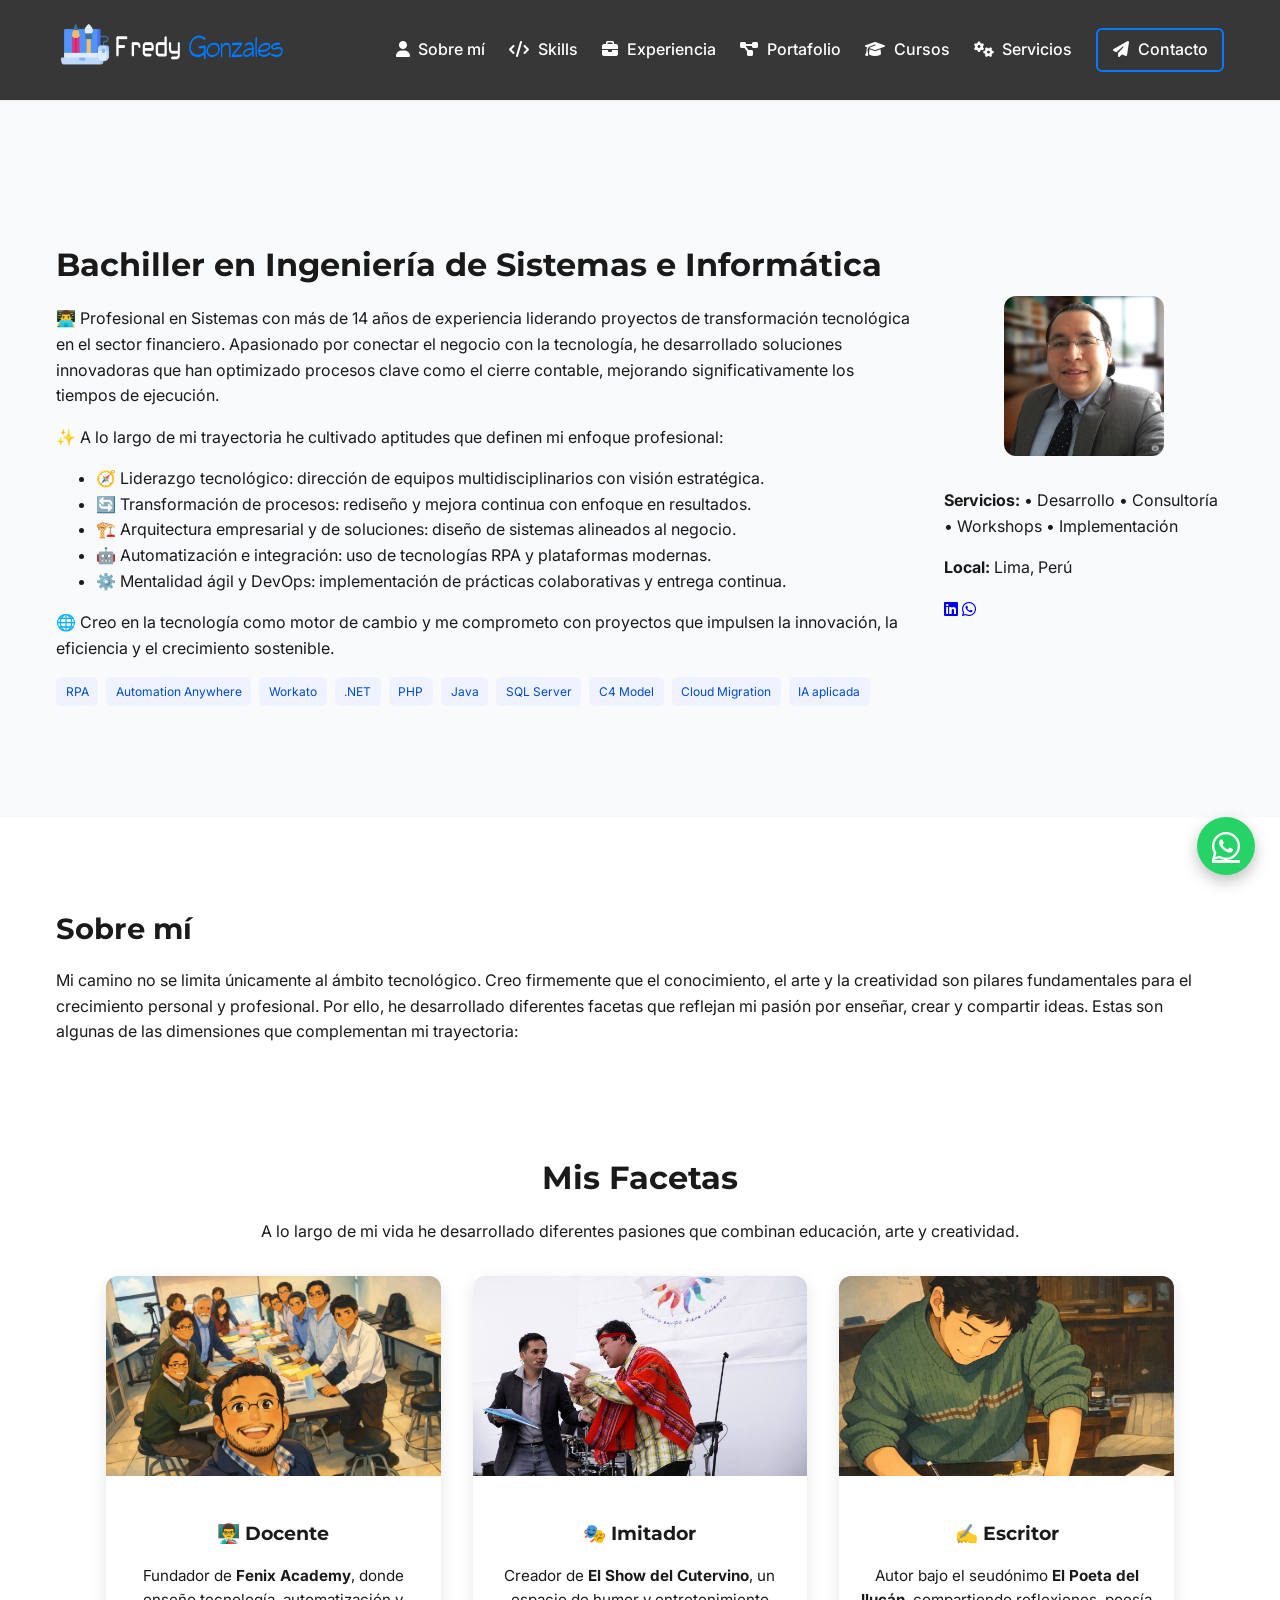
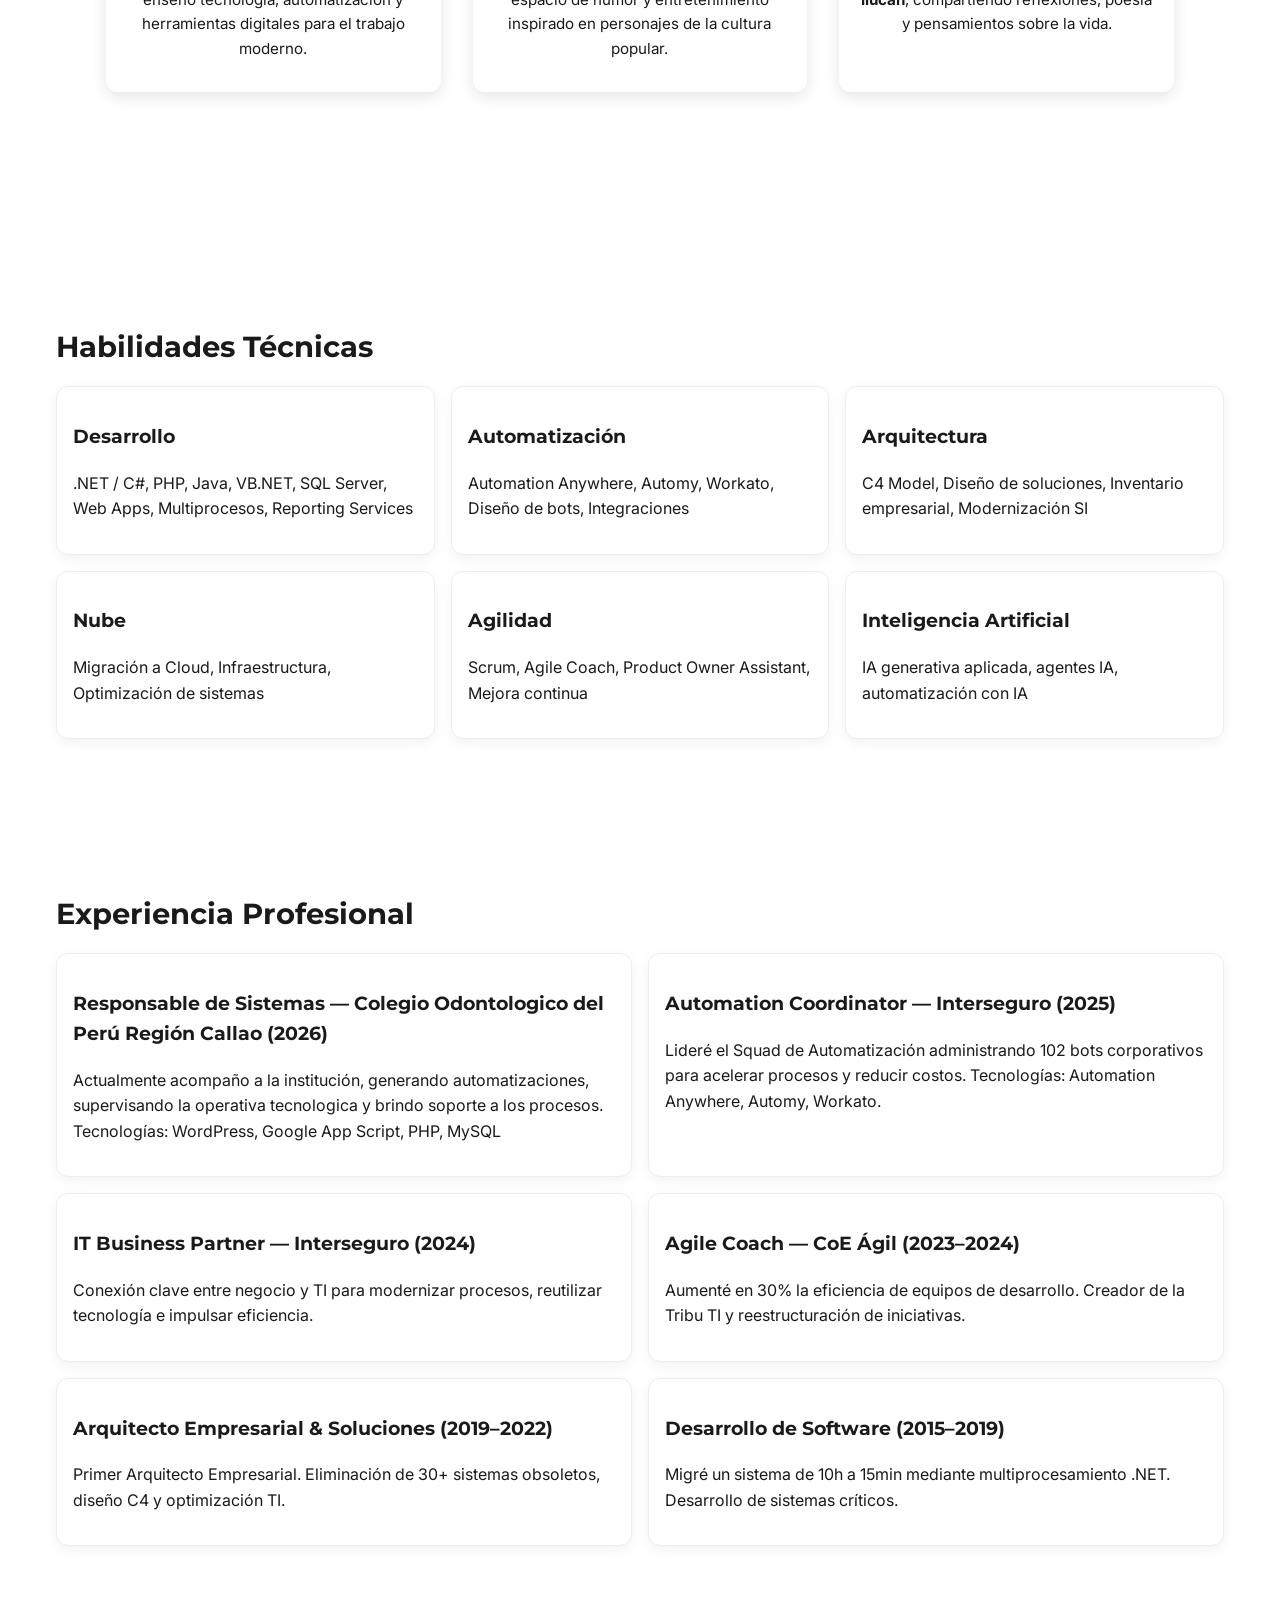
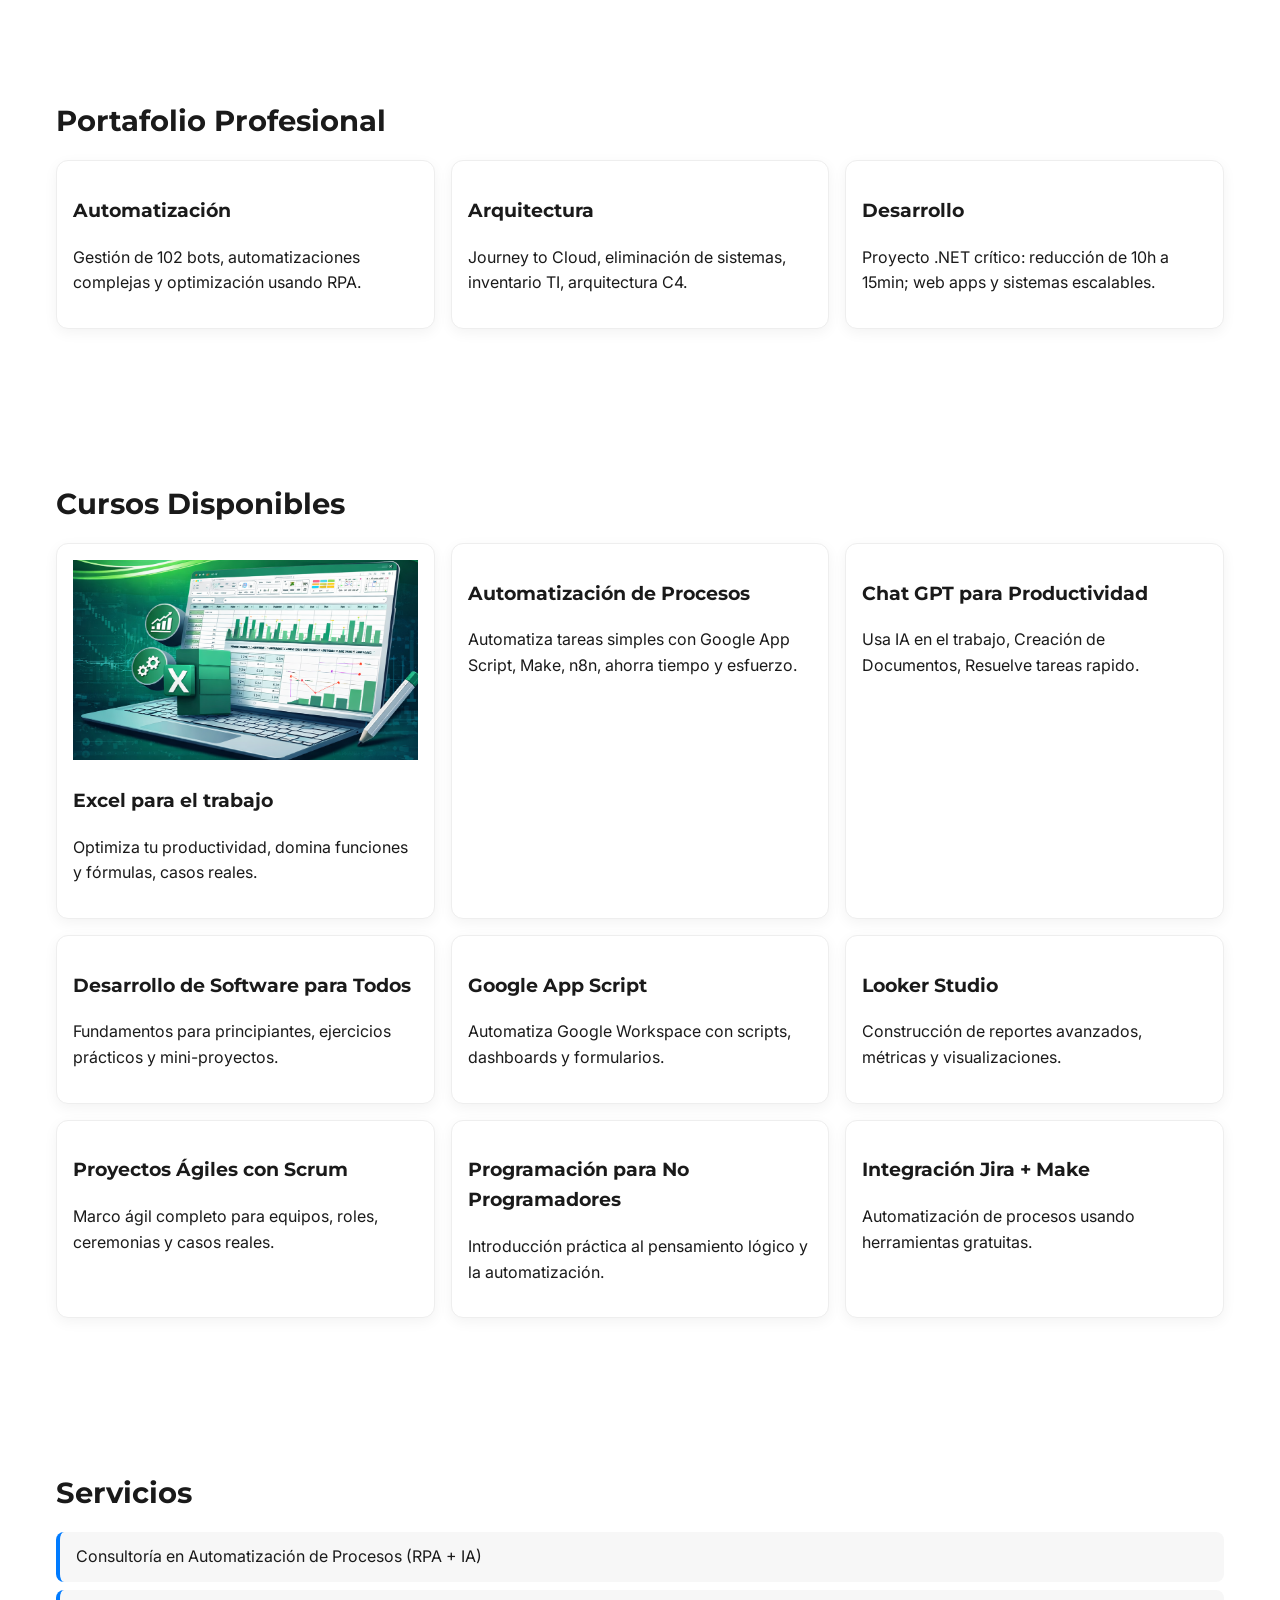
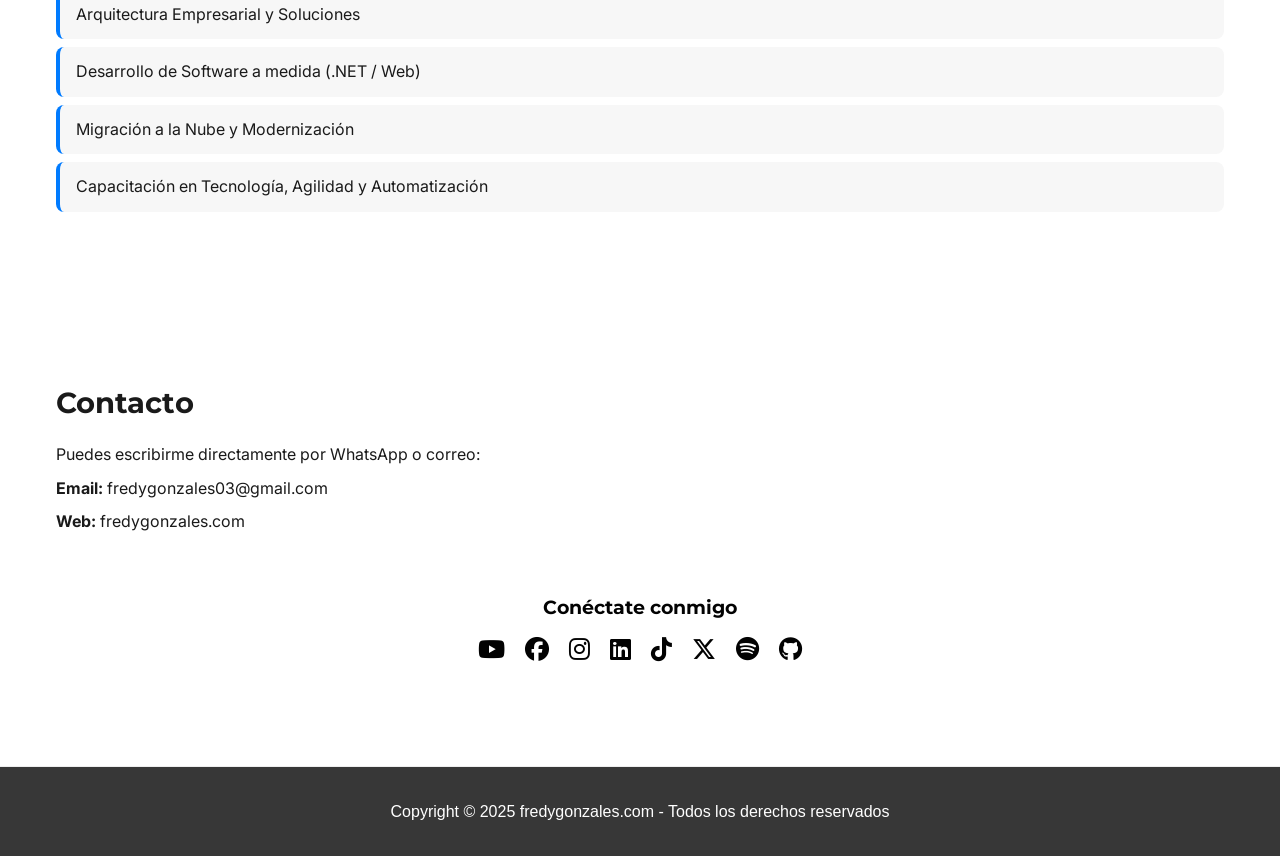
==== commit ae7cae49: "2026.03.12 FGU" ====
--- a/index.html
+++ b/index.html
@@ -11,6 +11,7 @@
     rel="stylesheet">
   <link rel="stylesheet" href="css/style.css">
   <link rel="stylesheet" href="css/facetas.css">
+  <link rel="stylesheet" href="css/cursos.css">
   <link rel="icon" href="img/programador.ico" type="image/x-icon">
 </head>
 
@@ -181,6 +182,11 @@
       <h2>Experiencia Profesional</h2>
       <div class="exp-grid">
         <div class="exp-card">
+          <h3>Responsable de Sistemas — Colegio Odontologico del Perú Región Callao (2026)</h3>
+          <p>Actualmente acompaño a la institución, generando automatizaciones, supervisando la operativa tecnologica y brindo soporte a los procesos.
+              Tecnologías: WordPress, Google App Script, PHP, MySQL</p>
+        </div>
+        <div class="exp-card">
           <h3>Automation Coordinator — Interseguro (2025)</h3>
           <p>Lideré el Squad de Automatización administrando 102 bots corporativos para acelerar procesos y reducir
             costos. Tecnologías: Automation Anywhere, Automy, Workato.</p>
@@ -231,6 +237,19 @@
     <div class="container">
       <h2>Cursos Disponibles</h2>
       <div class="courses-grid" style="display:grid;grid-template-columns:repeat(3,1fr);gap:1rem;">
+        <div class="course-card">
+          <img src="img/cursos/ExcelParaElTrabajoChat.png" alt="Excel para el Trabajo" width="128px">
+          <h3>Excel para el trabajo</h3>
+          <p>Optimiza tu productividad, domina funciones y fórmulas, casos reales.</p>
+        </div>
+        <div class="course-card">
+          <h3>Automatización de Procesos</h3>
+          <p>Automatiza tareas simples con Google App Script, Make, n8n, ahorra tiempo y esfuerzo.</p>
+        </div>
+        <div class="course-card">
+          <h3>Chat GPT para Productividad</h3>
+          <p>Usa IA en el trabajo, Creación de Documentos, Resuelve tareas rapido.</p>
+        </div>
         <div class="course-card">
           <h3>Desarrollo de Software para Todos</h3>
           <p>Fundamentos para principiantes, ejercicios prácticos y mini-proyectos.</p>
--- a/css/cursos.css
+++ b/css/cursos.css
@@ -0,0 +1,5 @@
+.course-card img{
+    width:100%;
+    height:200px;
+    object-fit:cover;
+  }
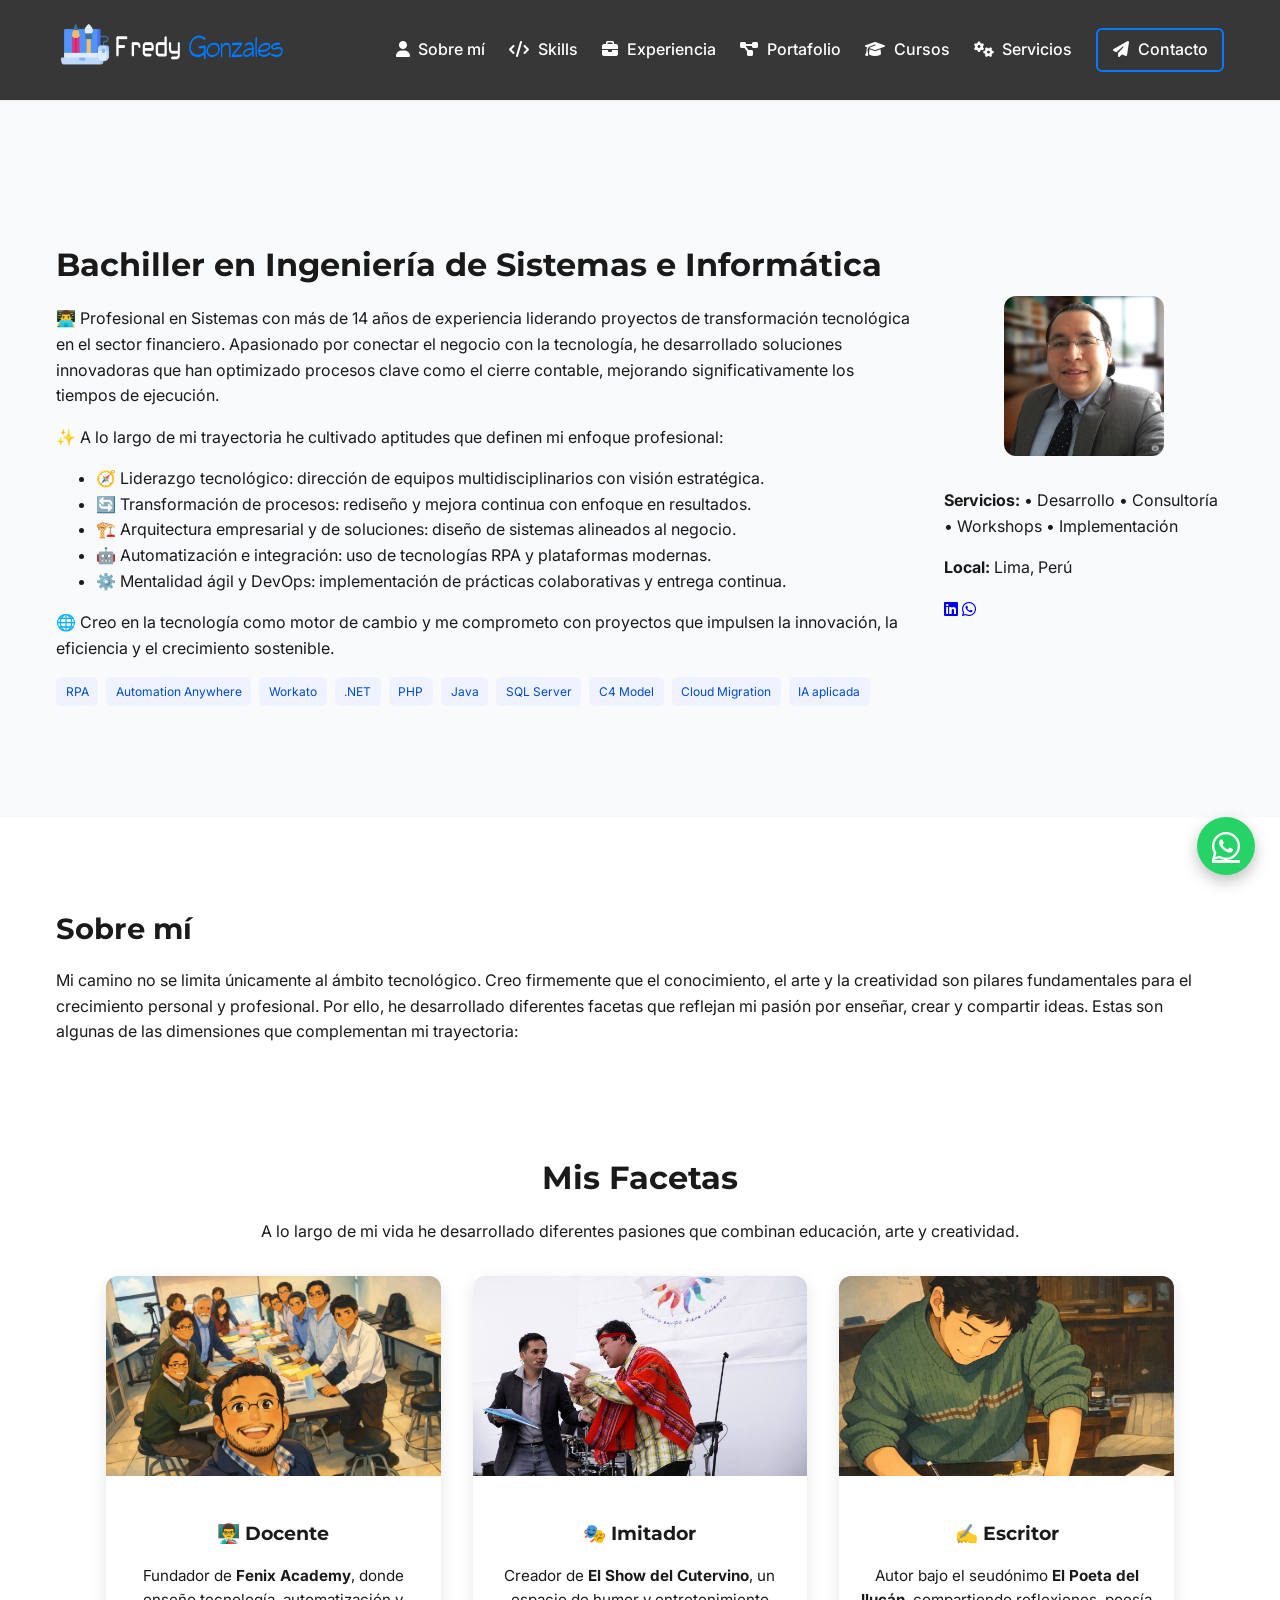
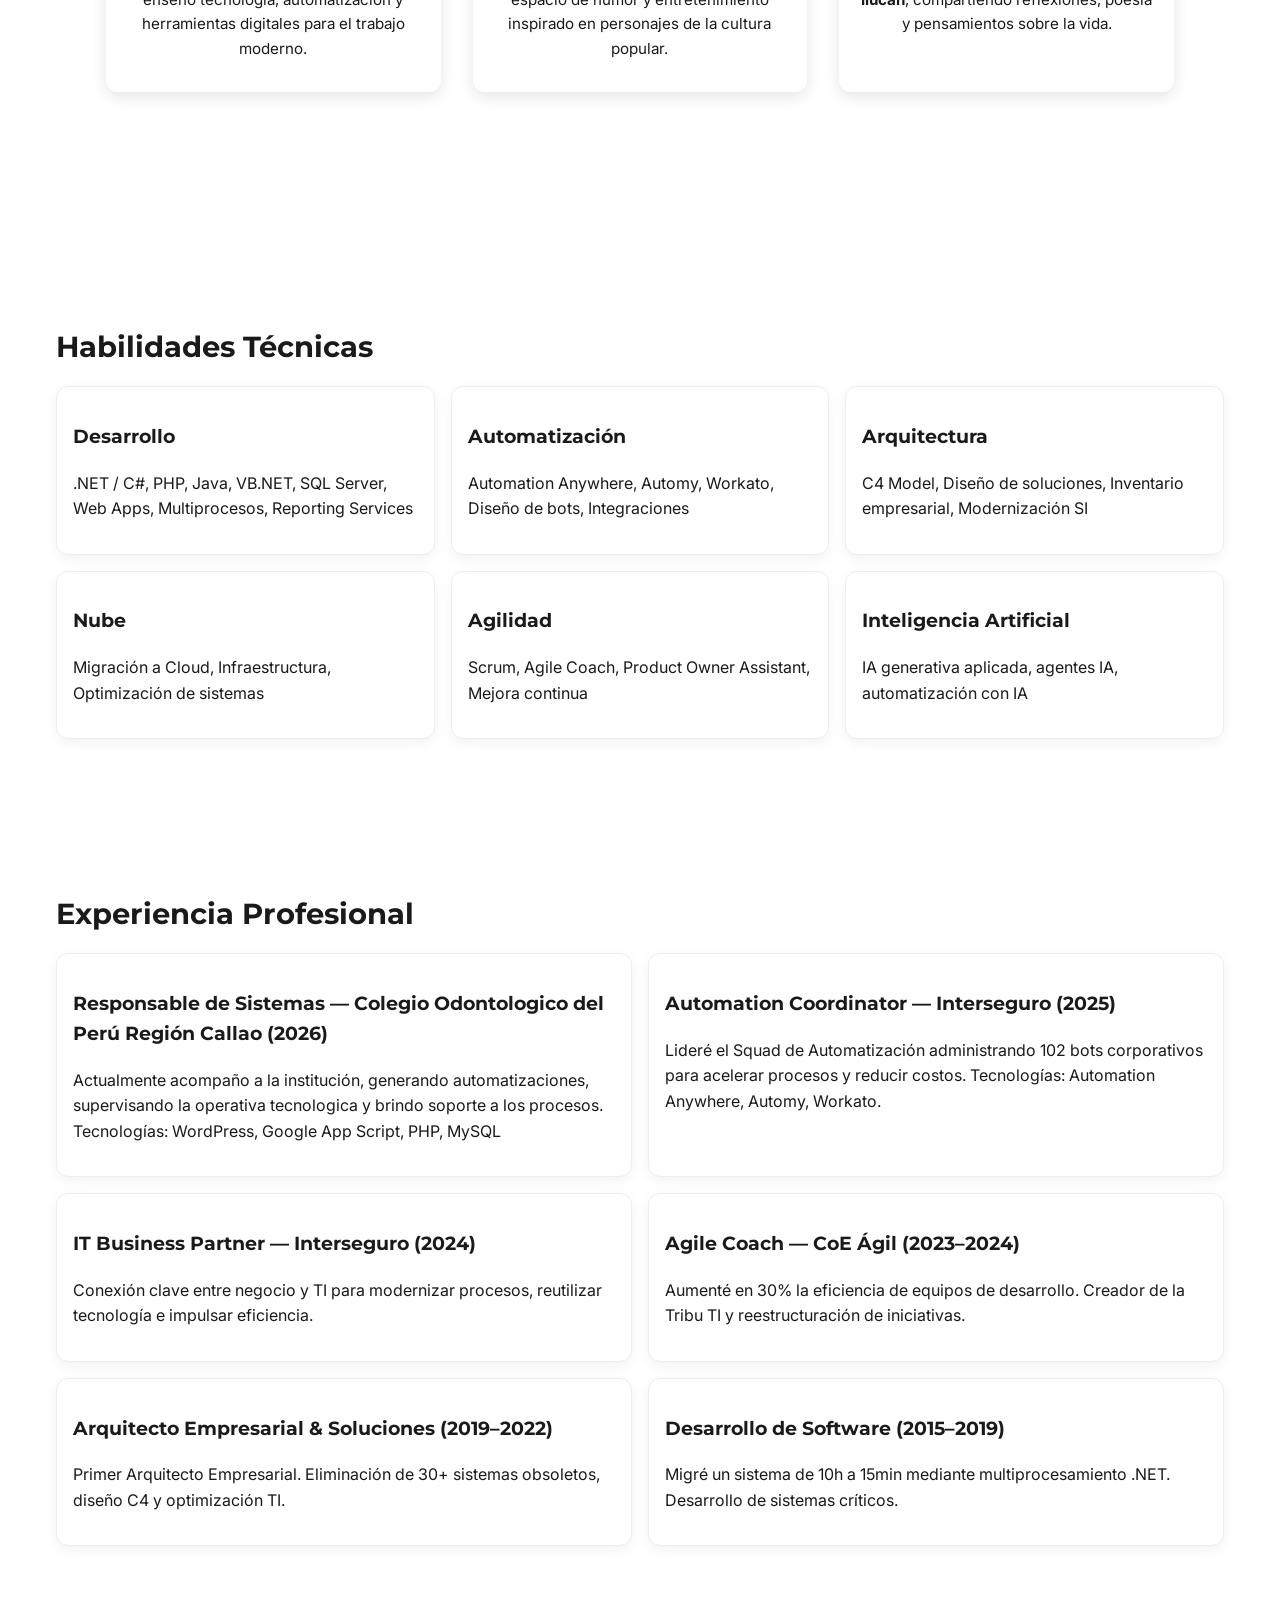
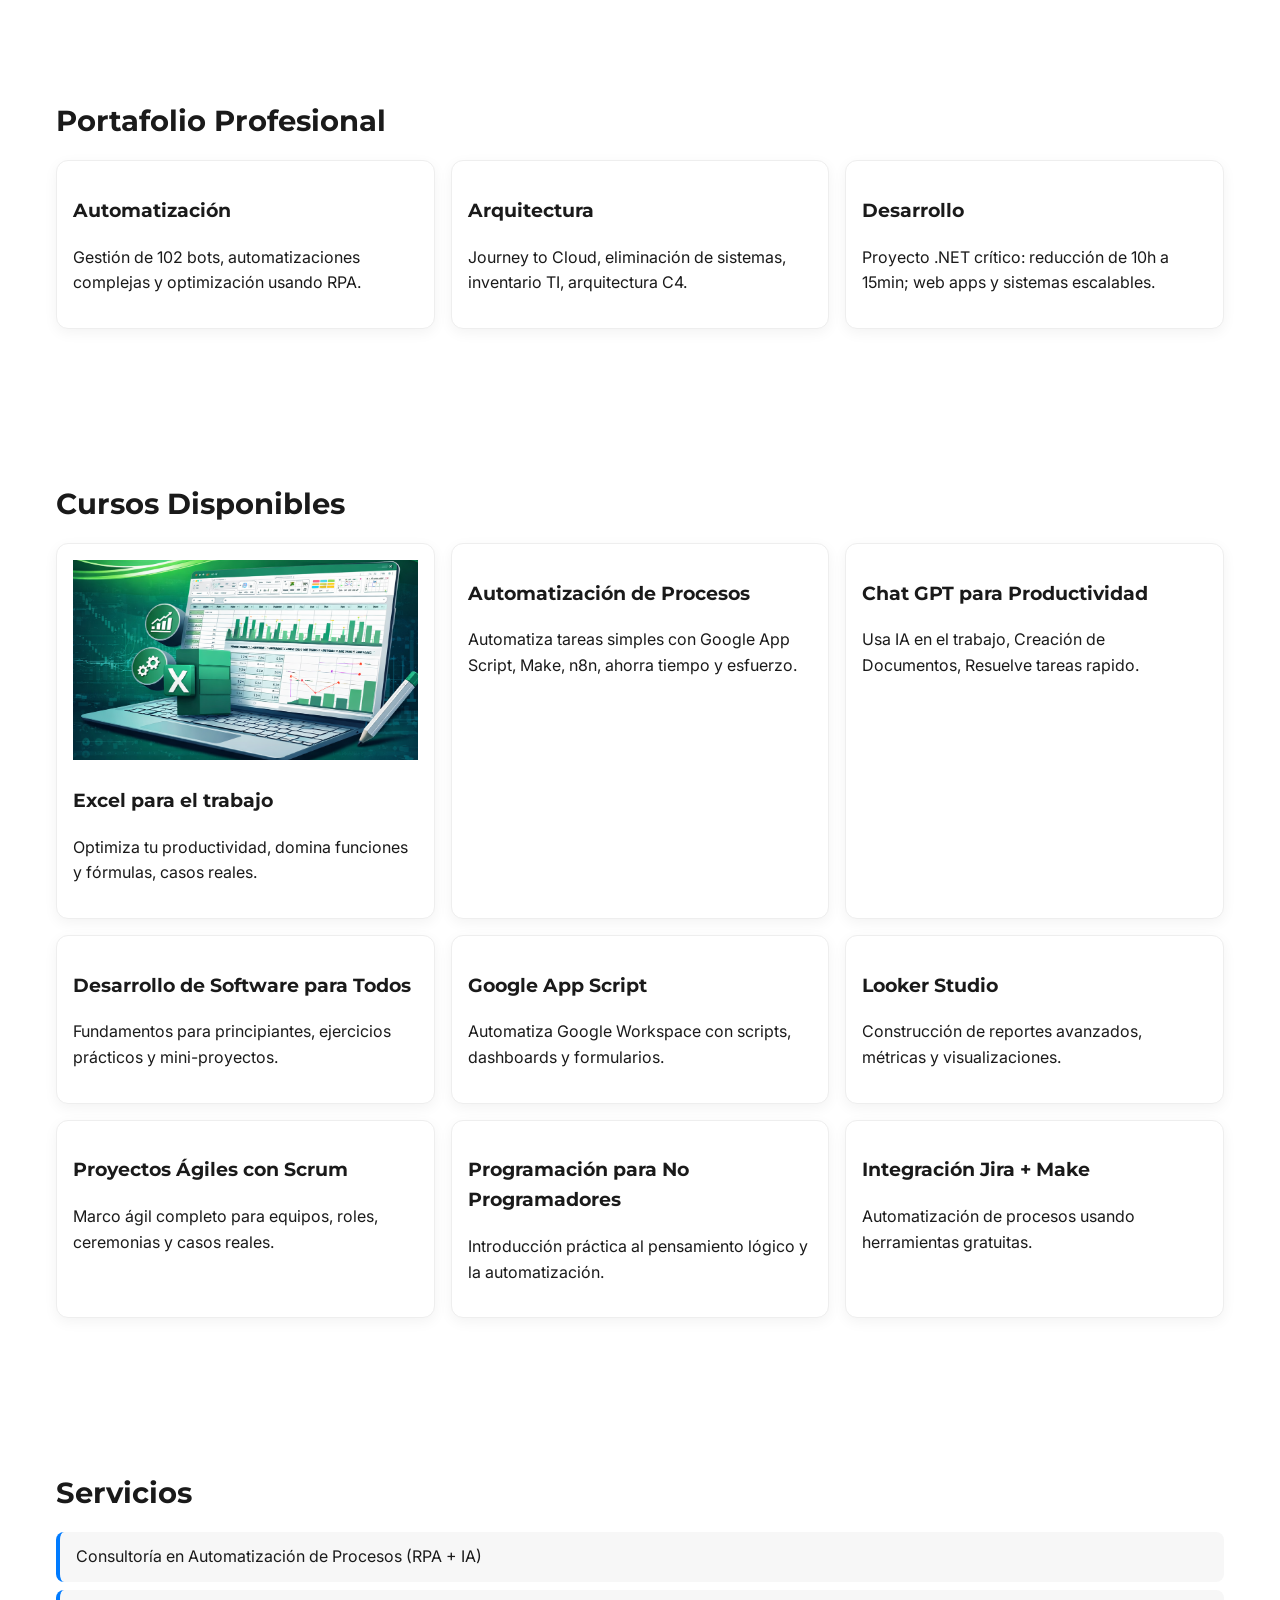
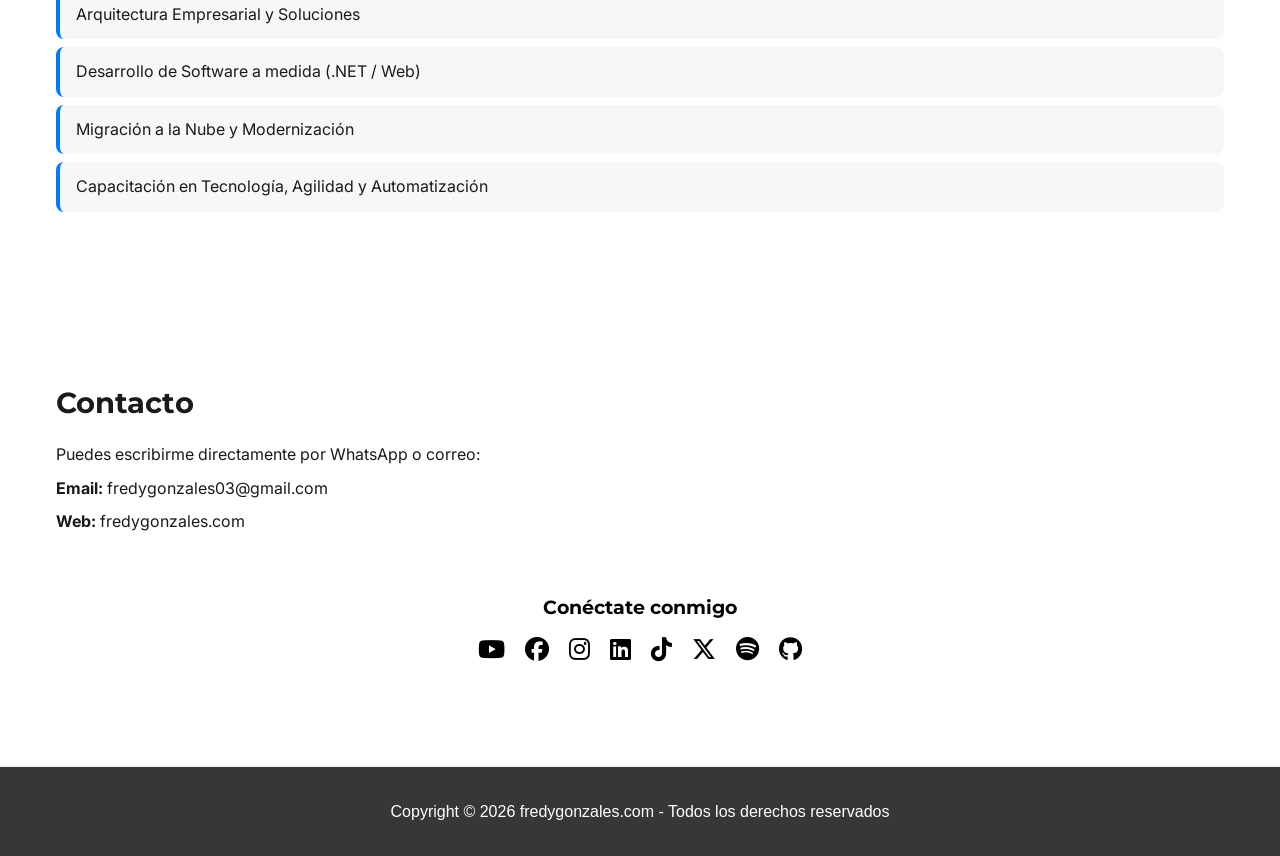
==== commit ce740b64: "Update index.html" ====
--- a/index.html
+++ b/index.html
@@ -322,7 +322,7 @@
 
 
   <footer class="footer">
-    <p>Copyright © 2025 fredygonzales.com - Todos los derechos reservados</p>
+    <p>Copyright © 2026 fredygonzales.com - Todos los derechos reservados</p>
   </footer>
   <script src="js/main.js"></script>
 </body>
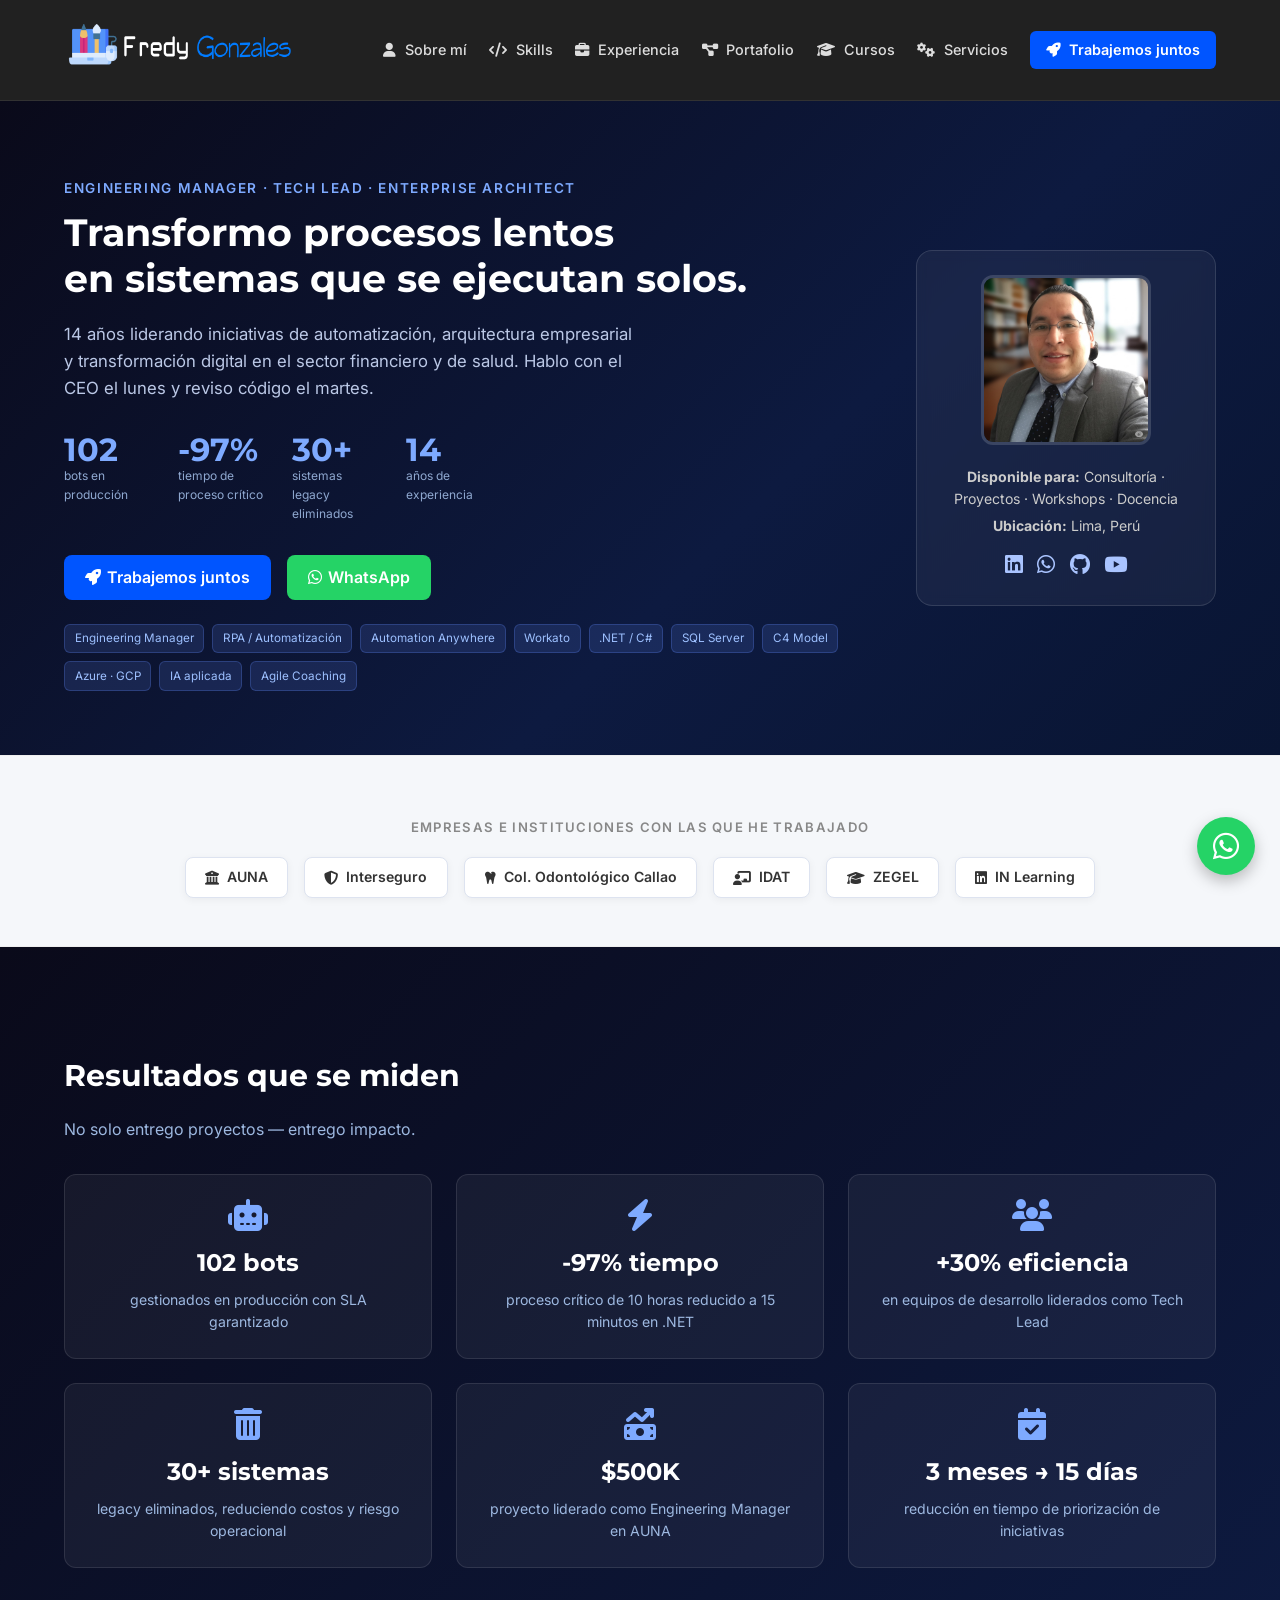
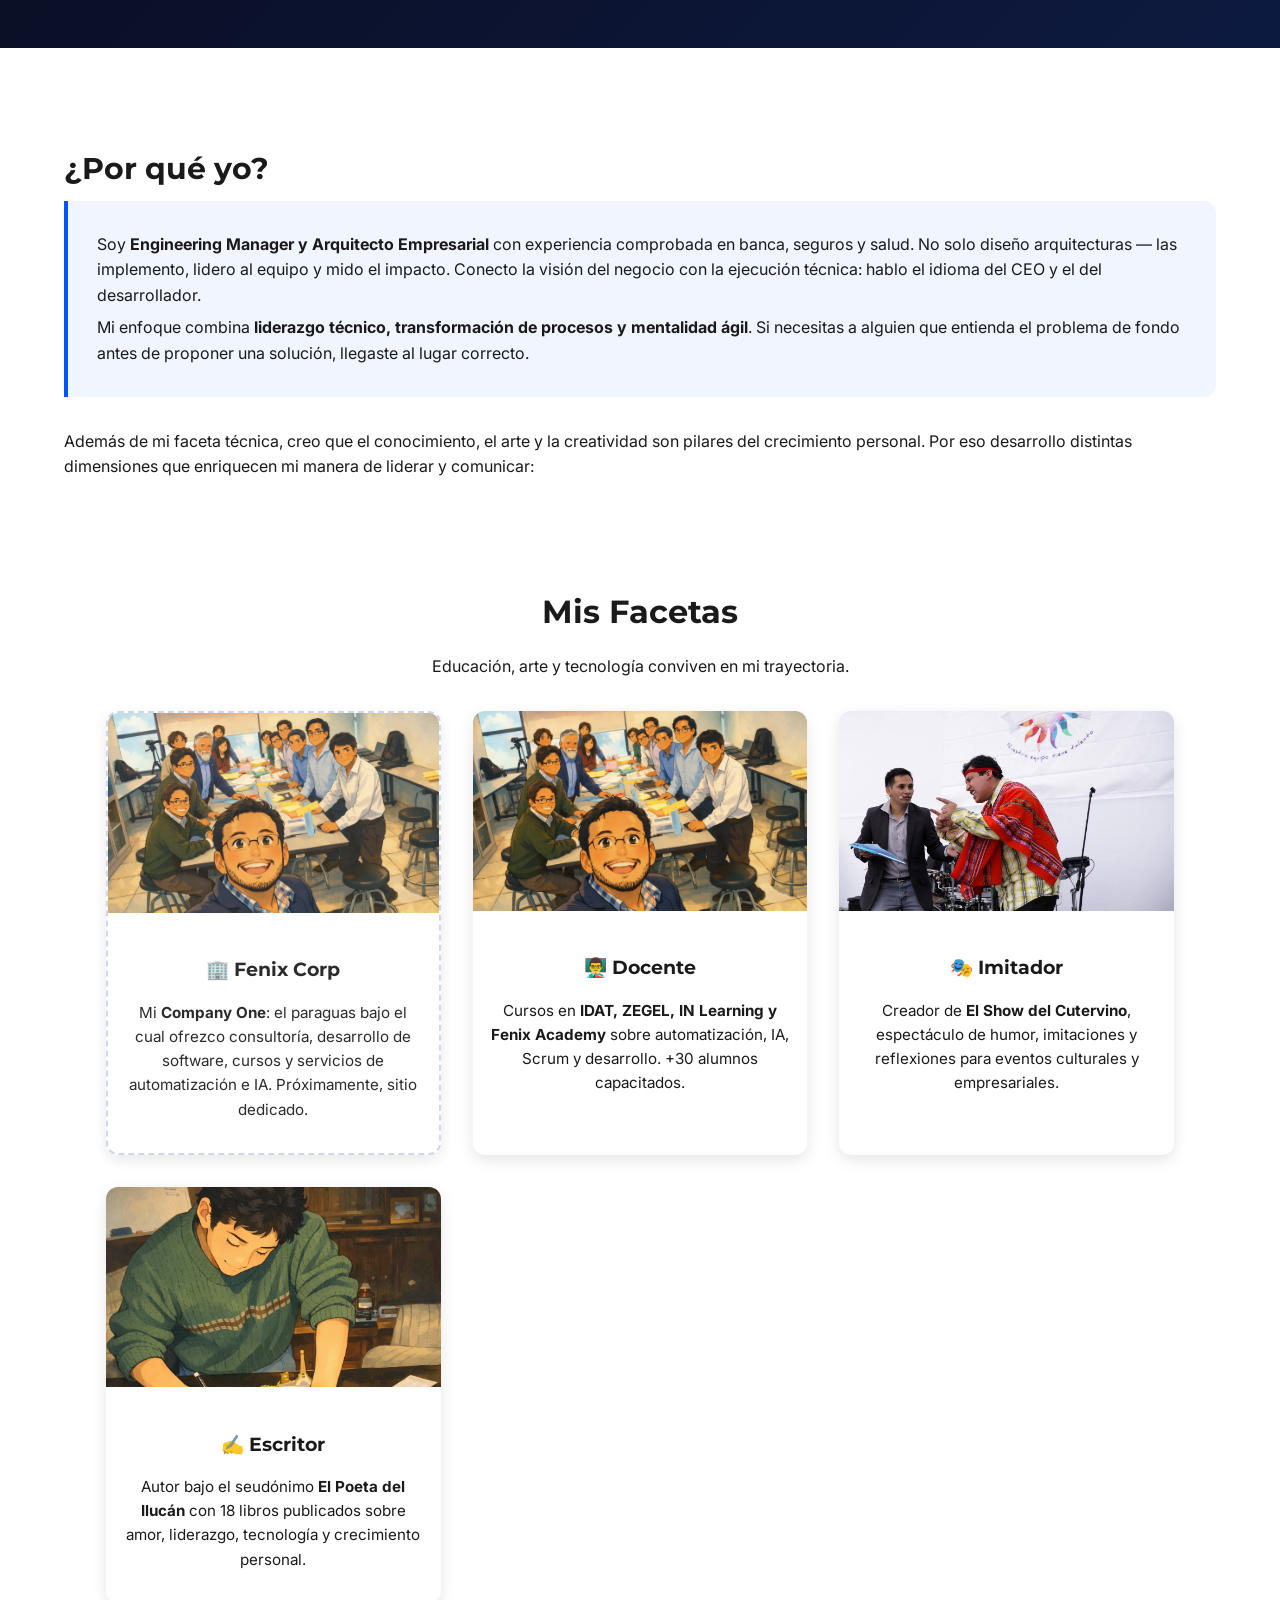
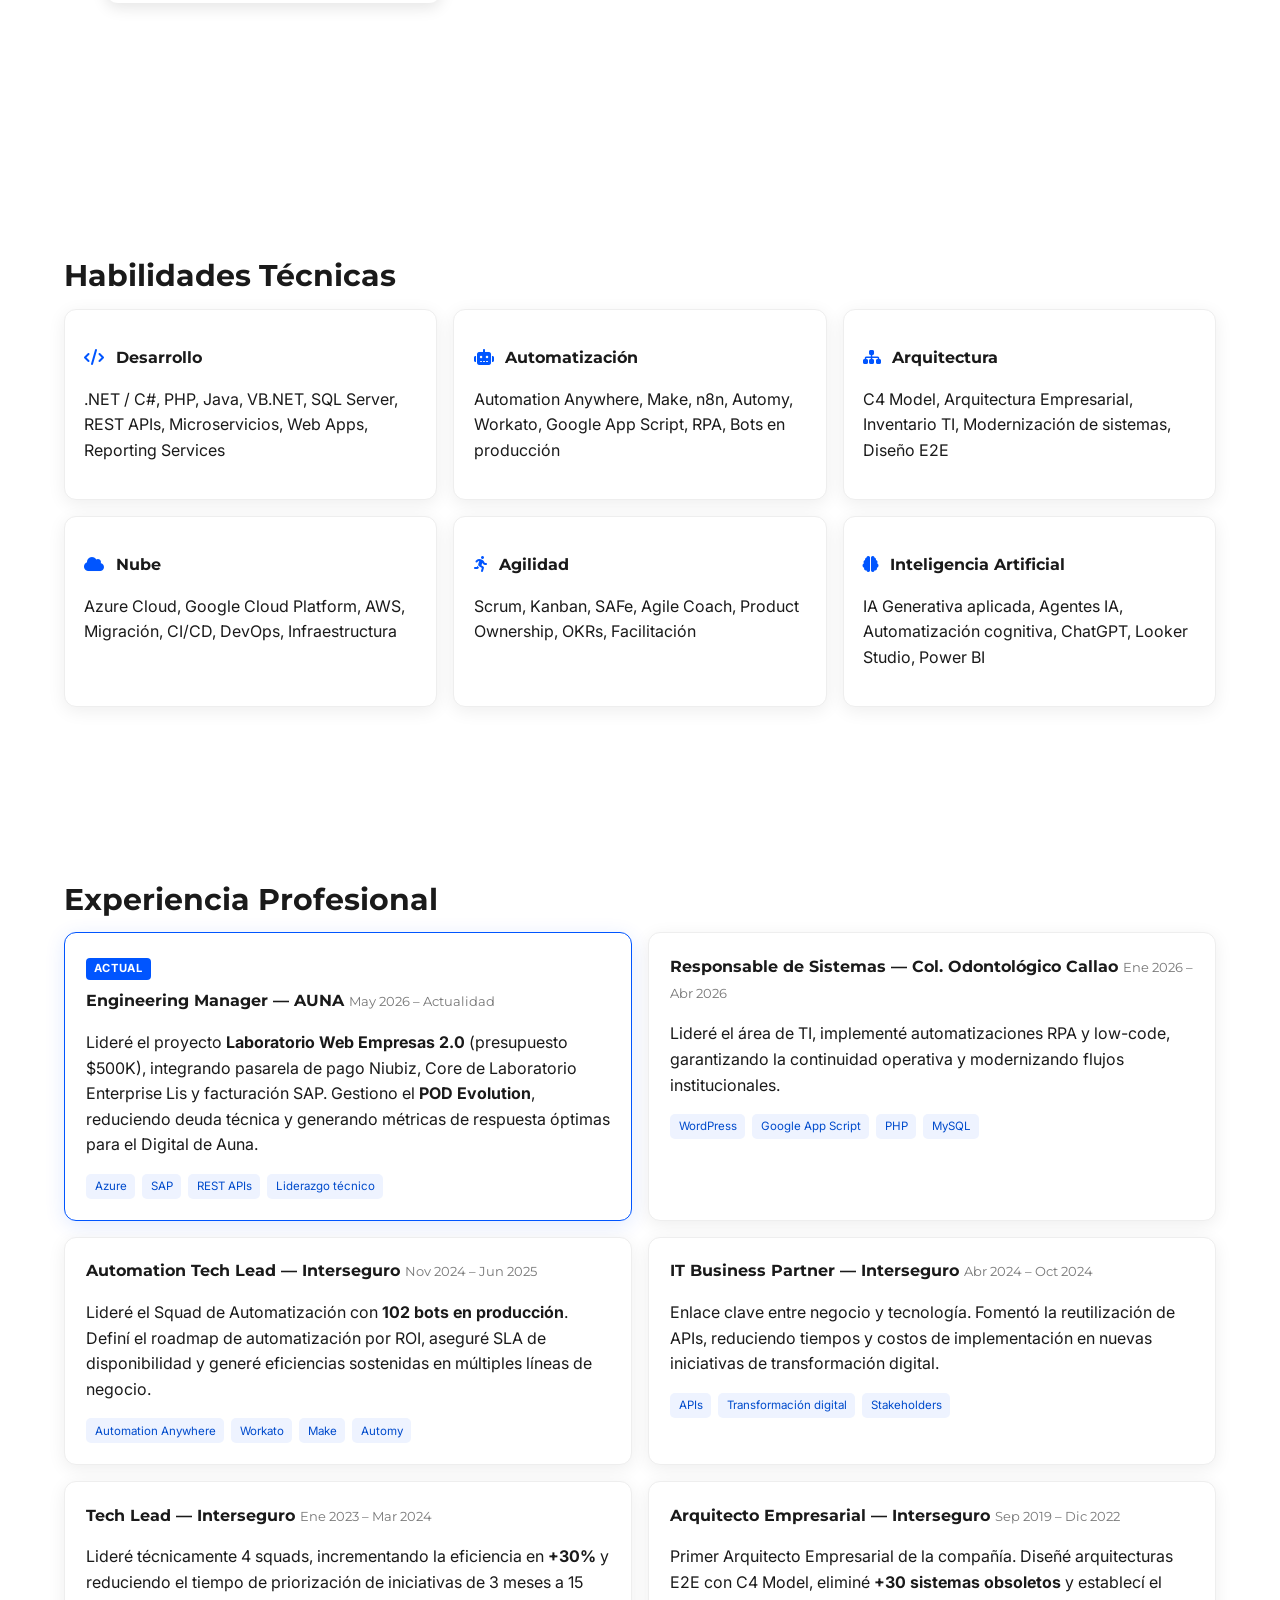
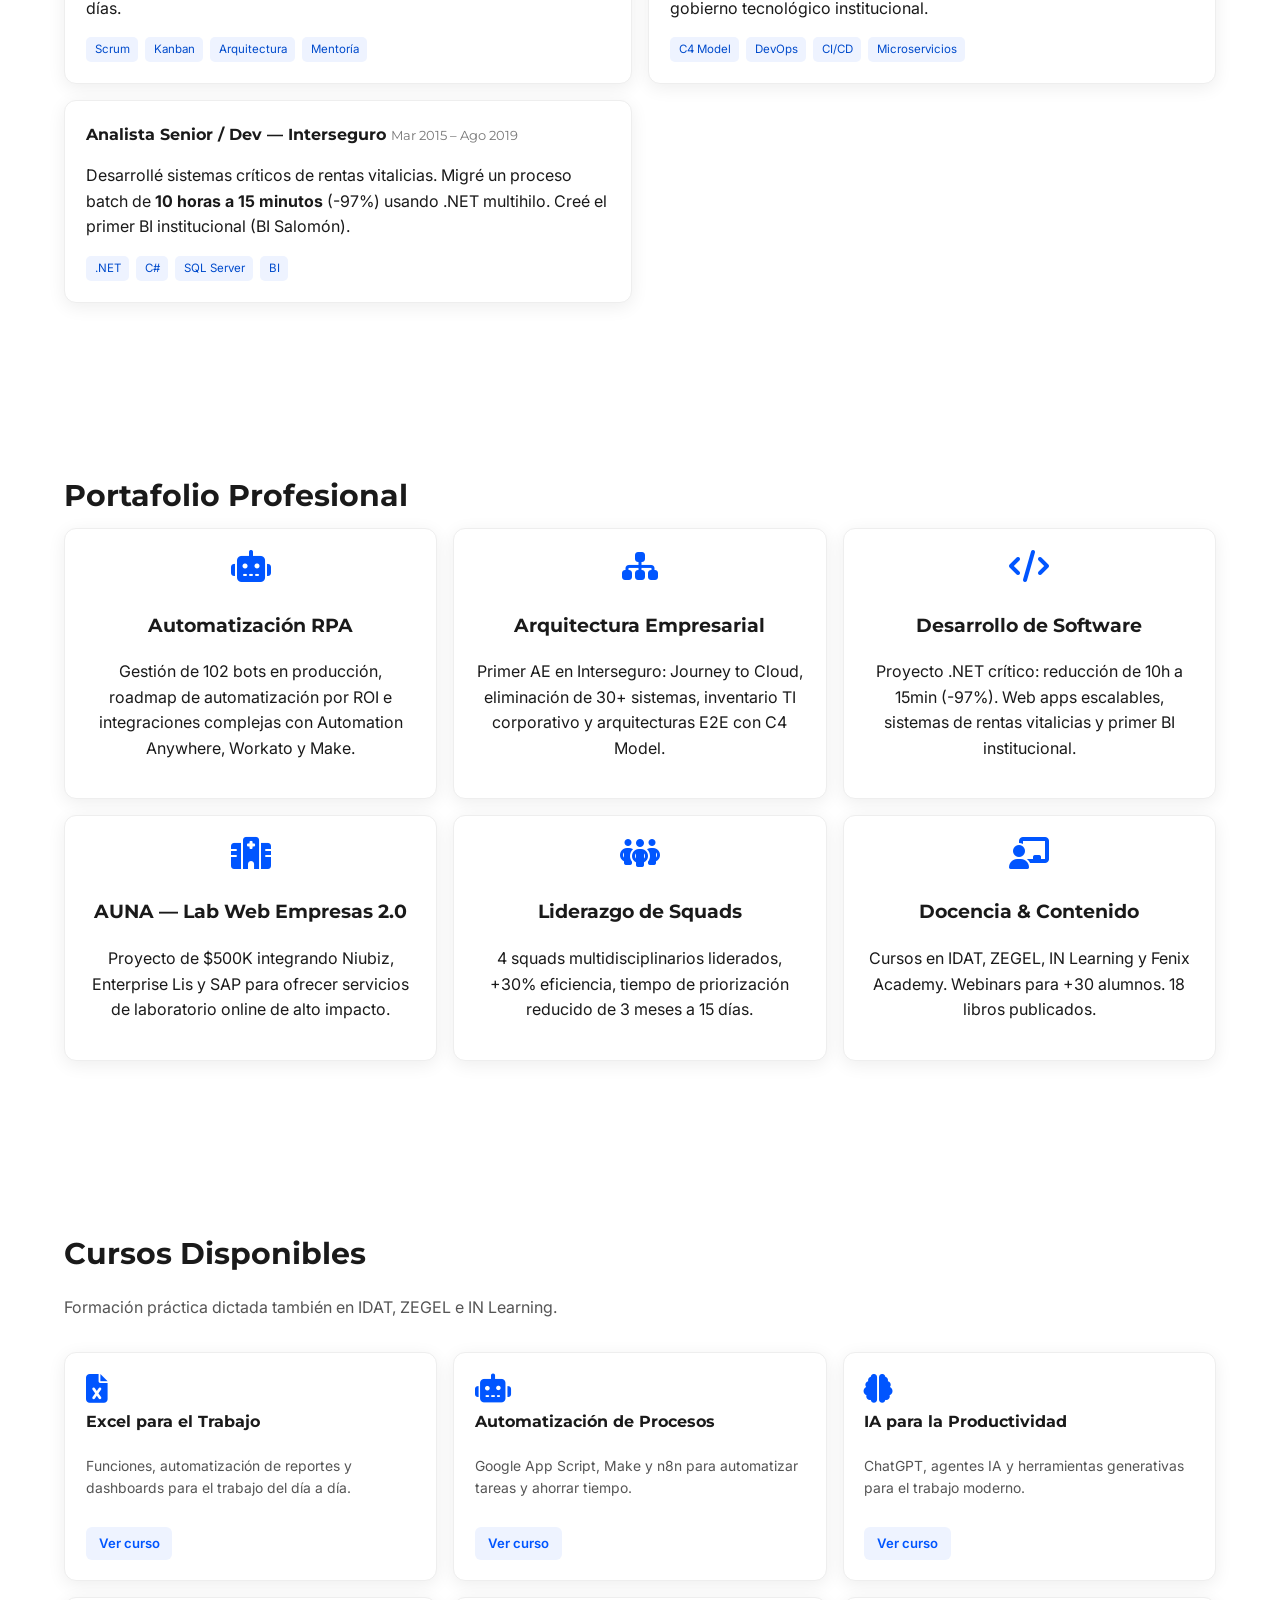
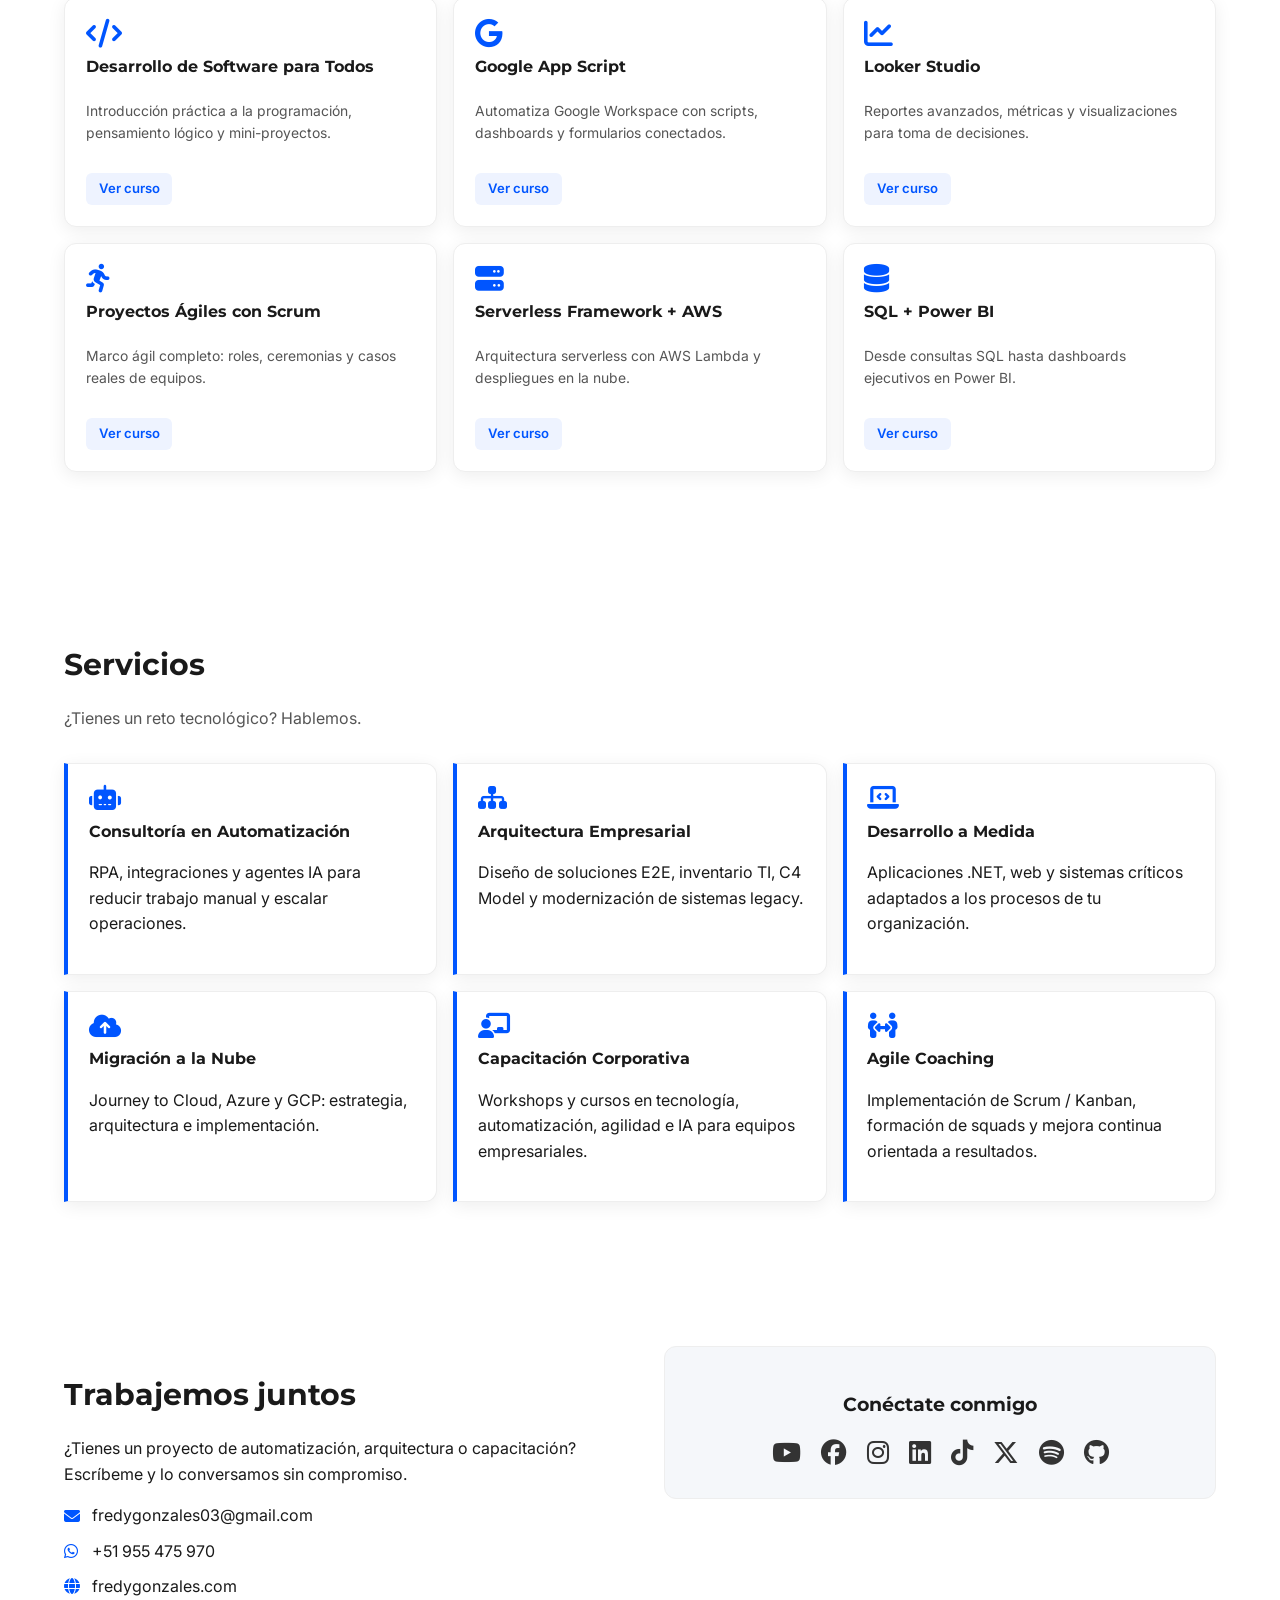
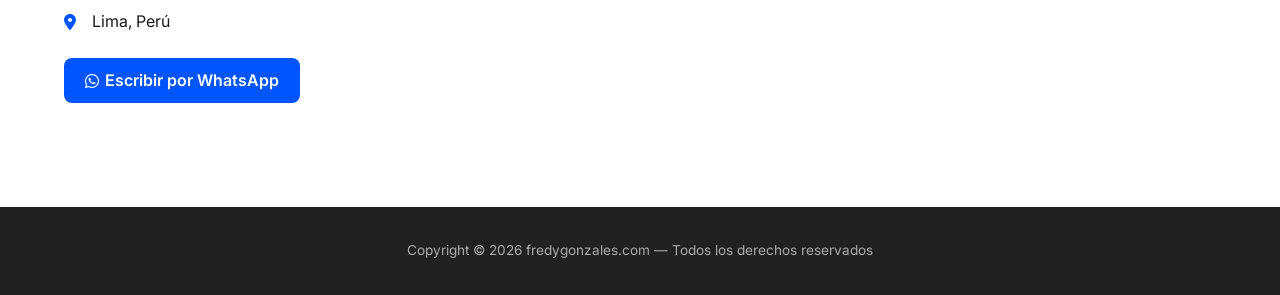
==== commit 944a8880: "feat: rediseno web personal - hero vendedor, metricas, logros, AUNA, Fenix Corp, responsive nav" ====
--- a/index.html
+++ b/index.html
@@ -4,11 +4,9 @@
 <head>
   <meta charset="utf-8" />
   <meta name="viewport" content="width=device-width, initial-scale=1" />
-  <title>Fredy Gonzales — Arquitectura, Automatización & IA</title>
+  <title>Fredy Gonzales — Engineering Manager · Arquitectura · Automatización · IA</title>
   <link rel="stylesheet" href="https://cdnjs.cloudflare.com/ajax/libs/font-awesome/6.5.0/css/all.min.css">
-  <link
-    href="https://fonts.googleapis.com/css2?family=Montserrat:wght@600;700&family=Inter:wght@300;400;600&display=swap"
-    rel="stylesheet">
+  <link href="https://fonts.googleapis.com/css2?family=Montserrat:wght@600;700&family=Inter:wght@300;400;600&display=swap" rel="stylesheet">
   <link rel="stylesheet" href="css/style.css">
   <link rel="stylesheet" href="css/facetas.css">
   <link rel="stylesheet" href="css/cursos.css">
@@ -16,76 +14,94 @@
 </head>
 
 <body>
+
+  <!-- ========== HEADER ========== -->
   <header class="dark-glass">
     <div class="container" style="display:flex;justify-content:space-between;align-items:center;">
       <a class="brand" href="#top">
-        <img src="img/LogoFredyGonzales3.png" alt="Fredy Gonzales Logo" class="brand-image"
-          style="height: 60px; width: 240px;" />
+        <img src="img/LogoFredyGonzales3.png" alt="Fredy Gonzales Logo" class="brand-image" style="height:60px;width:240px;" />
       </a>
-      <nav>
+      <nav id="mainNav">
         <a href="#about"><i class="fa-solid fa-user"></i> Sobre mí</a>
         <a href="#skills"><i class="fa-solid fa-code"></i> Skills</a>
         <a href="#experience"><i class="fa-solid fa-briefcase"></i> Experiencia</a>
         <a href="#portfolio"><i class="fa-solid fa-diagram-project"></i> Portafolio</a>
         <a href="#courses"><i class="fa-solid fa-graduation-cap"></i> Cursos</a>
         <a href="#services"><i class="fa-solid fa-gears"></i> Servicios</a>
-        <a href="#contact" class="btn-outline"><i class="fa-solid fa-paper-plane"></i> Contacto</a>
+        <a href="#contact" class="btn-cta"><i class="fa-solid fa-rocket"></i> Trabajemos juntos</a>
       </nav>
+      <button id="navToggle" class="nav-toggle" aria-label="Abrir menú">
+        <i class="fa-solid fa-bars"></i>
+      </button>
     </div>
   </header>
 
-  <section id="top" class="hero">
+  <!-- ========== HERO ========== -->
+  <section id="top" class="hero hero-dark">
     <div class="container hero-flex">
 
-      <!-- COLUMNA IZQUIERDA (TEXTO) -->
+      <!-- IZQUIERDA -->
       <div class="hero-left">
-        <h1>Bachiller en Ingeniería de Sistemas e Informática</h1>
-        <p>👨‍💻 Profesional en Sistemas con más de 14 años de experiencia liderando proyectos de transformación
-          tecnológica en el sector financiero.
-          Apasionado por conectar el negocio con la tecnología, he desarrollado soluciones innovadoras que han
-          optimizado procesos clave como el cierre contable,
-          mejorando significativamente los tiempos de ejecución.</p>
-        <p> ✨ A lo largo de mi trayectoria he cultivado aptitudes que definen mi enfoque profesional:</p>
-        <ul>
-          <li>🧭 Liderazgo tecnológico: dirección de equipos multidisciplinarios con visión estratégica.</li>
-          <li>🔄 Transformación de procesos: rediseño y mejora continua con enfoque en resultados.</li>
-          <li>🏗️ Arquitectura empresarial y de soluciones: diseño de sistemas alineados al negocio.</li>
-          <li>🤖 Automatización e integración: uso de tecnologías RPA y plataformas modernas.</li>
-          <li>⚙️ Mentalidad ágil y DevOps: implementación de prácticas colaborativas y entrega continua.</li>
-        </ul>
-
-        🌐 Creo en la tecnología como motor de cambio y me comprometo con proyectos que impulsen la innovación, la
-        eficiencia y el crecimiento sostenible.</p>
-
-        <div class="tags">
-          <span class="tag">RPA</span>
+        <p class="hero-eyebrow">Engineering Manager · Tech Lead · Enterprise Architect</p>
+        <h1 class="hero-headline">Transformo procesos lentos<br>en sistemas que se ejecutan solos.</h1>
+        <p class="hero-sub">
+          14 años liderando iniciativas de automatización, arquitectura empresarial y transformación digital
+          en el sector financiero y de salud. Hablo con el CEO el lunes y reviso código el martes.
+        </p>
+
+        <!-- MÉTRICAS -->
+        <div class="hero-metrics">
+          <div class="metric">
+            <span class="metric-num">102</span>
+            <span class="metric-label">bots en producción</span>
+          </div>
+          <div class="metric">
+            <span class="metric-num">-97%</span>
+            <span class="metric-label">tiempo de proceso crítico</span>
+          </div>
+          <div class="metric">
+            <span class="metric-num">30+</span>
+            <span class="metric-label">sistemas legacy eliminados</span>
+          </div>
+          <div class="metric">
+            <span class="metric-num">14</span>
+            <span class="metric-label">años de experiencia</span>
+          </div>
+        </div>
+
+        <div class="hero-ctas">
+          <a href="#contact" class="btn-primary"><i class="fa-solid fa-rocket"></i> Trabajemos juntos</a>
+          <a href="https://wa.me/51955475970" class="btn-whatsapp" target="_blank"><i class="fa-brands fa-whatsapp"></i> WhatsApp</a>
+        </div>
+
+        <div class="tags" style="margin-top:1.5rem;">
+          <span class="tag">Engineering Manager</span>
+          <span class="tag">RPA / Automatización</span>
           <span class="tag">Automation Anywhere</span>
           <span class="tag">Workato</span>
-          <span class="tag">.NET</span>
-          <span class="tag">PHP</span>
-          <span class="tag">Java</span>
+          <span class="tag">.NET / C#</span>
           <span class="tag">SQL Server</span>
           <span class="tag">C4 Model</span>
-          <span class="tag">Cloud Migration</span>
+          <span class="tag">Azure · GCP</span>
           <span class="tag">IA aplicada</span>
-        </div>
-      </div>
-
-      <!-- COLUMNA DERECHA (FOTO + INFO) -->
+          <span class="tag">Agile Coaching</span>
+        </div>
+      </div>
+
+      <!-- DERECHA -->
       <div class="hero-right">
         <div class="hero-card">
           <div class="photo-frame">
             <img src="img/perfil-placeholder.jpg" alt="Fredy Gonzales — Foto profesional" />
           </div>
-
           <div class="quick-info">
-            <p><strong>Servicios:</strong> • Desarrollo • Consultoría • Workshops • Implementación</p>
-            <p><strong>Local:</strong> Lima, Perú</p>
-
+            <p><strong>Disponible para:</strong> Consultoría · Proyectos · Workshops · Docencia</p>
+            <p><strong>Ubicación:</strong> Lima, Perú</p>
             <div class="socials">
-              <a href="https://www.linkedin.com/in/fredy-benjam%C3%ADn-gonz%C3%A1les-uriarte-b7967159/"
-                target="_blank"><i class="fa-brands fa-linkedin"></i></a>
-              <a href="https://wa.me/51955475970" target="_blank"><i class="fa-brands fa-whatsapp"></i></a>
+              <a href="https://www.linkedin.com/in/fredy-benjam%C3%ADn-gonz%C3%A1les-uriarte-b7967159/" target="_blank" title="LinkedIn"><i class="fa-brands fa-linkedin"></i></a>
+              <a href="https://wa.me/51955475970" target="_blank" title="WhatsApp"><i class="fa-brands fa-whatsapp"></i></a>
+              <a href="https://github.com/FredyGonzales" target="_blank" title="GitHub"><i class="fa-brands fa-github"></i></a>
+              <a href="https://youtube.com/@FredyGonzalesUriarte" target="_blank" title="YouTube"><i class="fa-brands fa-youtube"></i></a>
             </div>
           </div>
         </div>
@@ -94,29 +110,103 @@
     </div>
   </section>
 
+  <!-- ========== CON QUIÉN HE TRABAJADO ========== -->
+  <section id="companies" class="companies-section">
+    <div class="container">
+      <p class="companies-label">Empresas e instituciones con las que he trabajado</p>
+      <div class="companies-grid">
+        <div class="company-badge"><i class="fa-solid fa-building-columns"></i> AUNA</div>
+        <div class="company-badge"><i class="fa-solid fa-shield-halved"></i> Interseguro</div>
+        <div class="company-badge"><i class="fa-solid fa-tooth"></i> Col. Odontológico Callao</div>
+        <div class="company-badge"><i class="fa-solid fa-chalkboard-user"></i> IDAT</div>
+        <div class="company-badge"><i class="fa-solid fa-graduation-cap"></i> ZEGEL</div>
+        <div class="company-badge"><i class="fa-brands fa-linkedin"></i> IN Learning</div>
+      </div>
+    </div>
+  </section>
+
+  <!-- ========== LOGROS (NÚMEROS QUE HABLAN) ========== -->
+  <section id="logros" class="logros-section">
+    <div class="container">
+      <h2>Resultados que se miden</h2>
+      <p class="section-subtitle">No solo entrego proyectos — entrego impacto.</p>
+      <div class="logros-grid">
+        <div class="logro-card">
+          <i class="fa-solid fa-robot logro-icon"></i>
+          <h3>102 bots</h3>
+          <p>gestionados en producción con SLA garantizado</p>
+        </div>
+        <div class="logro-card">
+          <i class="fa-solid fa-bolt logro-icon"></i>
+          <h3>-97% tiempo</h3>
+          <p>proceso crítico de 10 horas reducido a 15 minutos en .NET</p>
+        </div>
+        <div class="logro-card">
+          <i class="fa-solid fa-users logro-icon"></i>
+          <h3>+30% eficiencia</h3>
+          <p>en equipos de desarrollo liderados como Tech Lead</p>
+        </div>
+        <div class="logro-card">
+          <i class="fa-solid fa-trash-can logro-icon"></i>
+          <h3>30+ sistemas</h3>
+          <p>legacy eliminados, reduciendo costos y riesgo operacional</p>
+        </div>
+        <div class="logro-card">
+          <i class="fa-solid fa-money-bill-trend-up logro-icon"></i>
+          <h3>$500K</h3>
+          <p>proyecto liderado como Engineering Manager en AUNA</p>
+        </div>
+        <div class="logro-card">
+          <i class="fa-solid fa-calendar-check logro-icon"></i>
+          <h3>3 meses → 15 días</h3>
+          <p>reducción en tiempo de priorización de iniciativas</p>
+        </div>
+      </div>
+    </div>
+  </section>
+
+  <!-- ========== SOBRE MÍ ========== -->
   <section id="about">
     <div class="container">
-      <h2>Sobre mí</h2>
-      <p>Mi camino no se limita únicamente al ámbito tecnológico. Creo firmemente que el conocimiento,
-        el arte y la creatividad son pilares fundamentales para el crecimiento personal y profesional.
-        Por ello, he desarrollado diferentes facetas que reflejan mi pasión por enseñar, crear y compartir ideas.
-        Estas son algunas de las dimensiones que complementan mi trayectoria:</p>
+      <h2>¿Por qué yo?</h2>
+      <div class="about-why">
+        <p>
+          Soy <strong>Engineering Manager y Arquitecto Empresarial</strong> con experiencia comprobada en banca, seguros y salud.
+          No solo diseño arquitecturas — las implemento, lidero al equipo y mido el impacto.
+          Conecto la visión del negocio con la ejecución técnica: hablo el idioma del CEO y el del desarrollador.
+        </p>
+        <p>
+          Mi enfoque combina <strong>liderazgo técnico, transformación de procesos y mentalidad ágil</strong>.
+          Si necesitas a alguien que entienda el problema de fondo antes de proponer una solución, llegaste al lugar correcto.
+        </p>
+      </div>
+
+      <p style="margin-top:2rem;">
+        Además de mi faceta técnica, creo que el conocimiento, el arte y la creatividad son pilares del crecimiento personal.
+        Por eso desarrollo distintas dimensiones que enriquecen mi manera de liderar y comunicar:
+      </p>
 
       <section class="facetas-section">
         <h2>Mis Facetas</h2>
-        <p class="facetas-intro">
-          A lo largo de mi vida he desarrollado diferentes pasiones que combinan educación, arte y creatividad.
-        </p>
+        <p class="facetas-intro">Educación, arte y tecnología conviven en mi trayectoria.</p>
 
         <div class="facetas-grid">
+
+          <!-- Empresa -->
+          <div class="faceta-card faceta-card--static">
+            <img src="img/facetas/docente.png" alt="Fenix Corp">
+            <div class="faceta-content">
+              <h3>🏢 Fenix Corp</h3>
+              <p>Mi <strong>Company One</strong>: el paraguas bajo el cual ofrezco consultoría, desarrollo de software, cursos y servicios de automatización e IA. Próximamente, sitio dedicado.</p>
+            </div>
+          </div>
 
           <!-- Docente -->
           <a href="docente.html" class="faceta-card">
-            <img src="img/facetas/docente.png" alt="Fenix Academy">
+            <img src="img/facetas/docente.png" alt="Docente">
             <div class="faceta-content">
               <h3>👨‍🏫 Docente</h3>
-              <p>Fundador de <strong>Fenix Academy</strong>, donde enseño tecnología, automatización y herramientas
-                digitales para el trabajo moderno.</p>
+              <p>Cursos en <strong>IDAT, ZEGEL, IN Learning y Fenix Academy</strong> sobre automatización, IA, Scrum y desarrollo. +30 alumnos capacitados.</p>
             </div>
           </a>
 
@@ -125,8 +215,7 @@
             <img src="img/facetas/cutervino1.jpg" alt="El Show del Cutervino">
             <div class="faceta-content">
               <h3>🎭 Imitador</h3>
-              <p>Creador de <strong>El Show del Cutervino</strong>, un espacio de humor y entretenimiento inspirado en
-                personajes de la cultura popular.</p>
+              <p>Creador de <strong>El Show del Cutervino</strong>, espectáculo de humor, imitaciones y reflexiones para eventos culturales y empresariales.</p>
             </div>
           </a>
 
@@ -135,8 +224,7 @@
             <img src="img/facetas/escritor.png" alt="El Poeta del Ilucán">
             <div class="faceta-content">
               <h3>✍️ Escritor</h3>
-              <p>Autor bajo el seudónimo <strong>El Poeta del Ilucán</strong>, compartiendo reflexiones, poesía y
-                pensamientos sobre la vida.</p>
+              <p>Autor bajo el seudónimo <strong>El Poeta del Ilucán</strong> con 18 libros publicados sobre amor, liderazgo, tecnología y crecimiento personal.</p>
             </div>
           </a>
 
@@ -145,186 +233,281 @@
     </div>
   </section>
 
+  <!-- ========== SKILLS ========== -->
   <section id="skills">
     <div class="container">
       <h2>Habilidades Técnicas</h2>
       <div class="skills-grid">
         <div class="skill-box">
-          <h3>Desarrollo</h3>
-          <p>.NET / C#, PHP, Java, VB.NET, SQL Server, Web Apps, Multiprocesos, Reporting Services</p>
+          <h3><i class="fa-solid fa-code"></i> Desarrollo</h3>
+          <p>.NET / C#, PHP, Java, VB.NET, SQL Server, REST APIs, Microservicios, Web Apps, Reporting Services</p>
         </div>
         <div class="skill-box">
-          <h3>Automatización</h3>
-          <p>Automation Anywhere, Automy, Workato, Diseño de bots, Integraciones</p>
+          <h3><i class="fa-solid fa-robot"></i> Automatización</h3>
+          <p>Automation Anywhere, Make, n8n, Automy, Workato, Google App Script, RPA, Bots en producción</p>
         </div>
         <div class="skill-box">
-          <h3>Arquitectura</h3>
-          <p>C4 Model, Diseño de soluciones, Inventario empresarial, Modernización SI</p>
+          <h3><i class="fa-solid fa-sitemap"></i> Arquitectura</h3>
+          <p>C4 Model, Arquitectura Empresarial, Inventario TI, Modernización de sistemas, Diseño E2E</p>
         </div>
         <div class="skill-box">
-          <h3>Nube</h3>
-          <p>Migración a Cloud, Infraestructura, Optimización de sistemas</p>
+          <h3><i class="fa-solid fa-cloud"></i> Nube</h3>
+          <p>Azure Cloud, Google Cloud Platform, AWS, Migración, CI/CD, DevOps, Infraestructura</p>
         </div>
         <div class="skill-box">
-          <h3>Agilidad</h3>
-          <p>Scrum, Agile Coach, Product Owner Assistant, Mejora continua</p>
+          <h3><i class="fa-solid fa-person-running"></i> Agilidad</h3>
+          <p>Scrum, Kanban, SAFe, Agile Coach, Product Ownership, OKRs, Facilitación</p>
         </div>
         <div class="skill-box">
-          <h3>Inteligencia Artificial</h3>
-          <p>IA generativa aplicada, agentes IA, automatización con IA</p>
-        </div>
-      </div>
-    </div>
-  </section>
-
+          <h3><i class="fa-solid fa-brain"></i> Inteligencia Artificial</h3>
+          <p>IA Generativa aplicada, Agentes IA, Automatización cognitiva, ChatGPT, Looker Studio, Power BI</p>
+        </div>
+      </div>
+    </div>
+  </section>
+
+  <!-- ========== EXPERIENCIA ========== -->
   <section id="experience">
     <div class="container">
       <h2>Experiencia Profesional</h2>
       <div class="exp-grid">
+
+        <div class="exp-card exp-card--highlight">
+          <span class="exp-badge">Actual</span>
+          <h3>Engineering Manager — AUNA <span class="exp-year">May 2026 – Actualidad</span></h3>
+          <p>Lideré el proyecto <strong>Laboratorio Web Empresas 2.0</strong> (presupuesto $500K), integrando pasarela de pago Niubiz, Core de Laboratorio Enterprise Lis y facturación SAP. Gestiono el <strong>POD Evolution</strong>, reduciendo deuda técnica y generando métricas de respuesta óptimas para el Digital de Auna.</p>
+          <div class="exp-tags"><span>Azure</span><span>SAP</span><span>REST APIs</span><span>Liderazgo técnico</span></div>
+        </div>
+
         <div class="exp-card">
-          <h3>Responsable de Sistemas — Colegio Odontologico del Perú Región Callao (2026)</h3>
-          <p>Actualmente acompaño a la institución, generando automatizaciones, supervisando la operativa tecnologica y brindo soporte a los procesos.
-              Tecnologías: WordPress, Google App Script, PHP, MySQL</p>
-        </div>
+          <h3>Responsable de Sistemas — Col. Odontológico Callao <span class="exp-year">Ene 2026 – Abr 2026</span></h3>
+          <p>Lideré el área de TI, implementé automatizaciones RPA y low-code, garantizando la continuidad operativa y modernizando flujos institucionales.</p>
+          <div class="exp-tags"><span>WordPress</span><span>Google App Script</span><span>PHP</span><span>MySQL</span></div>
+        </div>
+
         <div class="exp-card">
-          <h3>Automation Coordinator — Interseguro (2025)</h3>
-          <p>Lideré el Squad de Automatización administrando 102 bots corporativos para acelerar procesos y reducir
-            costos. Tecnologías: Automation Anywhere, Automy, Workato.</p>
-        </div>
+          <h3>Automation Tech Lead — Interseguro <span class="exp-year">Nov 2024 – Jun 2025</span></h3>
+          <p>Lideré el Squad de Automatización con <strong>102 bots en producción</strong>. Definí el roadmap de automatización por ROI, aseguré SLA de disponibilidad y generé eficiencias sostenidas en múltiples líneas de negocio.</p>
+          <div class="exp-tags"><span>Automation Anywhere</span><span>Workato</span><span>Make</span><span>Automy</span></div>
+        </div>
+
         <div class="exp-card">
-          <h3>IT Business Partner — Interseguro (2024)</h3>
-          <p>Conexión clave entre negocio y TI para modernizar procesos, reutilizar tecnología e impulsar eficiencia.
-          </p>
-        </div>
+          <h3>IT Business Partner — Interseguro <span class="exp-year">Abr 2024 – Oct 2024</span></h3>
+          <p>Enlace clave entre negocio y tecnología. Fomentó la reutilización de APIs, reduciendo tiempos y costos de implementación en nuevas iniciativas de transformación digital.</p>
+          <div class="exp-tags"><span>APIs</span><span>Transformación digital</span><span>Stakeholders</span></div>
+        </div>
+
         <div class="exp-card">
-          <h3>Agile Coach — CoE Ágil (2023–2024)</h3>
-          <p>Aumenté en 30% la eficiencia de equipos de desarrollo. Creador de la Tribu TI y reestructuración de
-            iniciativas.</p>
-        </div>
+          <h3>Tech Lead — Interseguro <span class="exp-year">Ene 2023 – Mar 2024</span></h3>
+          <p>Lideré técnicamente 4 squads, incrementando la eficiencia en <strong>+30%</strong> y reduciendo el tiempo de priorización de iniciativas de 3 meses a 15 días.</p>
+          <div class="exp-tags"><span>Scrum</span><span>Kanban</span><span>Arquitectura</span><span>Mentoría</span></div>
+        </div>
+
         <div class="exp-card">
-          <h3>Arquitecto Empresarial & Soluciones (2019–2022)</h3>
-          <p>Primer Arquitecto Empresarial. Eliminación de 30+ sistemas obsoletos, diseño C4 y optimización TI.</p>
-        </div>
+          <h3>Arquitecto Empresarial — Interseguro <span class="exp-year">Sep 2019 – Dic 2022</span></h3>
+          <p>Primer Arquitecto Empresarial de la compañía. Diseñé arquitecturas E2E con C4 Model, eliminé <strong>+30 sistemas obsoletos</strong> y establecí el gobierno tecnológico institucional.</p>
+          <div class="exp-tags"><span>C4 Model</span><span>DevOps</span><span>CI/CD</span><span>Microservicios</span></div>
+        </div>
+
         <div class="exp-card">
-          <h3>Desarrollo de Software (2015–2019)</h3>
-          <p>Migré un sistema de 10h a 15min mediante multiprocesamiento .NET. Desarrollo de sistemas críticos.</p>
-        </div>
-      </div>
-    </div>
-  </section>
-
+          <h3>Analista Senior / Dev — Interseguro <span class="exp-year">Mar 2015 – Ago 2019</span></h3>
+          <p>Desarrollé sistemas críticos de rentas vitalicias. Migré un proceso batch de <strong>10 horas a 15 minutos</strong> (-97%) usando .NET multihilo. Creé el primer BI institucional (BI Salomón).</p>
+          <div class="exp-tags"><span>.NET</span><span>C#</span><span>SQL Server</span><span>BI</span></div>
+        </div>
+
+      </div>
+    </div>
+  </section>
+
+  <!-- ========== PORTAFOLIO ========== -->
   <section id="portfolio">
     <div class="container">
       <h2>Portafolio Profesional</h2>
-      <div class="portfolio-grid" style="grid-template-columns:repeat(3,1fr)">
+      <div class="portfolio-grid">
         <div class="port-card">
-          <h3>Automatización</h3>
-          <p>Gestión de 102 bots, automatizaciones complejas y optimización usando RPA.</p>
+          <i class="fa-solid fa-robot port-icon"></i>
+          <h3>Automatización RPA</h3>
+          <p>Gestión de 102 bots en producción, roadmap de automatización por ROI e integraciones complejas con Automation Anywhere, Workato y Make.</p>
         </div>
         <div class="port-card">
-          <h3>Arquitectura</h3>
-          <p>Journey to Cloud, eliminación de sistemas, inventario TI, arquitectura C4.</p>
+          <i class="fa-solid fa-sitemap port-icon"></i>
+          <h3>Arquitectura Empresarial</h3>
+          <p>Primer AE en Interseguro: Journey to Cloud, eliminación de 30+ sistemas, inventario TI corporativo y arquitecturas E2E con C4 Model.</p>
         </div>
         <div class="port-card">
-          <h3>Desarrollo</h3>
-          <p>Proyecto .NET crítico: reducción de 10h a 15min; web apps y sistemas escalables.</p>
-        </div>
-      </div>
-    </div>
-  </section>
-
+          <i class="fa-solid fa-code port-icon"></i>
+          <h3>Desarrollo de Software</h3>
+          <p>Proyecto .NET crítico: reducción de 10h a 15min (-97%). Web apps escalables, sistemas de rentas vitalicias y primer BI institucional.</p>
+        </div>
+        <div class="port-card">
+          <i class="fa-solid fa-hospital port-icon"></i>
+          <h3>AUNA — Lab Web Empresas 2.0</h3>
+          <p>Proyecto de $500K integrando Niubiz, Enterprise Lis y SAP para ofrecer servicios de laboratorio online de alto impacto.</p>
+        </div>
+        <div class="port-card">
+          <i class="fa-solid fa-people-group port-icon"></i>
+          <h3>Liderazgo de Squads</h3>
+          <p>4 squads multidisciplinarios liderados, +30% eficiencia, tiempo de priorización reducido de 3 meses a 15 días.</p>
+        </div>
+        <div class="port-card">
+          <i class="fa-solid fa-chalkboard-user port-icon"></i>
+          <h3>Docencia & Contenido</h3>
+          <p>Cursos en IDAT, ZEGEL, IN Learning y Fenix Academy. Webinars para +30 alumnos. 18 libros publicados.</p>
+        </div>
+      </div>
+    </div>
+  </section>
+
+  <!-- ========== CURSOS ========== -->
   <section id="courses">
     <div class="container">
       <h2>Cursos Disponibles</h2>
-      <div class="courses-grid" style="display:grid;grid-template-columns:repeat(3,1fr);gap:1rem;">
-        <div class="course-card">
-          <img src="img/cursos/ExcelParaElTrabajoChat.png" alt="Excel para el Trabajo" width="128px">
-          <h3>Excel para el trabajo</h3>
-          <p>Optimiza tu productividad, domina funciones y fórmulas, casos reales.</p>
-        </div>
-        <div class="course-card">
+      <p class="section-subtitle">Formación práctica dictada también en IDAT, ZEGEL e IN Learning.</p>
+      <div class="courses-grid">
+        <div class="course-card">
+          <i class="fa-solid fa-file-excel course-icon"></i>
+          <h3>Excel para el Trabajo</h3>
+          <p>Funciones, automatización de reportes y dashboards para el trabajo del día a día.</p>
+          <a href="docente.html" class="btn-course">Ver curso</a>
+        </div>
+        <div class="course-card">
+          <i class="fa-solid fa-robot course-icon"></i>
           <h3>Automatización de Procesos</h3>
-          <p>Automatiza tareas simples con Google App Script, Make, n8n, ahorra tiempo y esfuerzo.</p>
-        </div>
-        <div class="course-card">
-          <h3>Chat GPT para Productividad</h3>
-          <p>Usa IA en el trabajo, Creación de Documentos, Resuelve tareas rapido.</p>
-        </div>
-        <div class="course-card">
+          <p>Google App Script, Make y n8n para automatizar tareas y ahorrar tiempo.</p>
+          <a href="docente.html" class="btn-course">Ver curso</a>
+        </div>
+        <div class="course-card">
+          <i class="fa-solid fa-brain course-icon"></i>
+          <h3>IA para la Productividad</h3>
+          <p>ChatGPT, agentes IA y herramientas generativas para el trabajo moderno.</p>
+          <a href="docente.html" class="btn-course">Ver curso</a>
+        </div>
+        <div class="course-card">
+          <i class="fa-solid fa-code course-icon"></i>
           <h3>Desarrollo de Software para Todos</h3>
-          <p>Fundamentos para principiantes, ejercicios prácticos y mini-proyectos.</p>
-        </div>
-        <div class="course-card">
+          <p>Introducción práctica a la programación, pensamiento lógico y mini-proyectos.</p>
+          <a href="docente.html" class="btn-course">Ver curso</a>
+        </div>
+        <div class="course-card">
+          <i class="fa-brands fa-google course-icon"></i>
           <h3>Google App Script</h3>
-          <p>Automatiza Google Workspace con scripts, dashboards y formularios.</p>
-        </div>
-        <div class="course-card">
+          <p>Automatiza Google Workspace con scripts, dashboards y formularios conectados.</p>
+          <a href="docente.html" class="btn-course">Ver curso</a>
+        </div>
+        <div class="course-card">
+          <i class="fa-solid fa-chart-line course-icon"></i>
           <h3>Looker Studio</h3>
-          <p>Construcción de reportes avanzados, métricas y visualizaciones.</p>
-        </div>
-        <div class="course-card">
+          <p>Reportes avanzados, métricas y visualizaciones para toma de decisiones.</p>
+          <a href="docente.html" class="btn-course">Ver curso</a>
+        </div>
+        <div class="course-card">
+          <i class="fa-solid fa-person-running course-icon"></i>
           <h3>Proyectos Ágiles con Scrum</h3>
-          <p>Marco ágil completo para equipos, roles, ceremonias y casos reales.</p>
-        </div>
-        <div class="course-card">
-          <h3>Programación para No Programadores</h3>
-          <p>Introducción práctica al pensamiento lógico y la automatización.</p>
-        </div>
-        <div class="course-card">
-          <h3>Integración Jira + Make</h3>
-          <p>Automatización de procesos usando herramientas gratuitas.</p>
-        </div>
-      </div>
-    </div>
-  </section>
-
+          <p>Marco ágil completo: roles, ceremonias y casos reales de equipos.</p>
+          <a href="docente.html" class="btn-course">Ver curso</a>
+        </div>
+        <div class="course-card">
+          <i class="fa-solid fa-server course-icon"></i>
+          <h3>Serverless Framework + AWS</h3>
+          <p>Arquitectura serverless con AWS Lambda y despliegues en la nube.</p>
+          <a href="docente.html" class="btn-course">Ver curso</a>
+        </div>
+        <div class="course-card">
+          <i class="fa-solid fa-database course-icon"></i>
+          <h3>SQL + Power BI</h3>
+          <p>Desde consultas SQL hasta dashboards ejecutivos en Power BI.</p>
+          <a href="docente.html" class="btn-course">Ver curso</a>
+        </div>
+      </div>
+    </div>
+  </section>
+
+  <!-- ========== SERVICIOS ========== -->
   <section id="services">
     <div class="container">
       <h2>Servicios</h2>
-      <ul>
-        <li>Consultoría en Automatización de Procesos (RPA + IA)</li>
-        <li>Arquitectura Empresarial y Soluciones</li>
-        <li>Desarrollo de Software a medida (.NET / Web)</li>
-        <li>Migración a la Nube y Modernización</li>
-        <li>Capacitación en Tecnología, Agilidad y Automatización</li>
-      </ul>
-    </div>
-  </section>
-
+      <p class="section-subtitle">¿Tienes un reto tecnológico? Hablemos.</p>
+      <div class="services-grid">
+        <div class="service-card">
+          <i class="fa-solid fa-robot service-icon"></i>
+          <h3>Consultoría en Automatización</h3>
+          <p>RPA, integraciones y agentes IA para reducir trabajo manual y escalar operaciones.</p>
+        </div>
+        <div class="service-card">
+          <i class="fa-solid fa-sitemap service-icon"></i>
+          <h3>Arquitectura Empresarial</h3>
+          <p>Diseño de soluciones E2E, inventario TI, C4 Model y modernización de sistemas legacy.</p>
+        </div>
+        <div class="service-card">
+          <i class="fa-solid fa-laptop-code service-icon"></i>
+          <h3>Desarrollo a Medida</h3>
+          <p>Aplicaciones .NET, web y sistemas críticos adaptados a los procesos de tu organización.</p>
+        </div>
+        <div class="service-card">
+          <i class="fa-solid fa-cloud-arrow-up service-icon"></i>
+          <h3>Migración a la Nube</h3>
+          <p>Journey to Cloud, Azure y GCP: estrategia, arquitectura e implementación.</p>
+        </div>
+        <div class="service-card">
+          <i class="fa-solid fa-chalkboard-user service-icon"></i>
+          <h3>Capacitación Corporativa</h3>
+          <p>Workshops y cursos en tecnología, automatización, agilidad e IA para equipos empresariales.</p>
+        </div>
+        <div class="service-card">
+          <i class="fa-solid fa-people-arrows service-icon"></i>
+          <h3>Agile Coaching</h3>
+          <p>Implementación de Scrum / Kanban, formación de squads y mejora continua orientada a resultados.</p>
+        </div>
+      </div>
+    </div>
+  </section>
+
+  <!-- ========== CONTACTO ========== -->
   <section id="contact">
-    <div class="container">
-      <h2>Contacto</h2>
-      <p>Puedes escribirme directamente por WhatsApp o correo:</p>
-      <p><strong>Email:</strong> fredygonzales03@gmail.com</p>
-      <p><strong>Web:</strong> fredygonzales.com</p>
-    </div>
-
-    <section id="social-banner">
-      <h3>Conéctate conmigo</h3>
-      <div class="social-icons">
-        <a href="https://youtube.com/@FredyGonzalesUriarte" target="_blank"><i class="fab fa-youtube"></i></a>
-        <a href="https://www.facebook.com/fredybenjamin.gonzalesuriarte" target="_blank"><i
-            class="fab fa-facebook"></i></a>
-        <a href="https://www.instagram.com/fredy.gonzales.uriarte/" target="_blank"><i class="fab fa-instagram"></i></a>
-        <a href="https://www.linkedin.com/in/fredy-benjam%C3%ADn-gonz%C3%A1les-uriarte-b7967159/" target="_blank"><i
-            class="fab fa-linkedin"></i></a>
-        <a href="https://www.tiktok.com/@fredygonzales1" target="_blank"><i class="fab fa-tiktok"></i></a>
-        <a href="https://x.com/iFredyi" target="_blank"><i class="fab fa-x-twitter"></i></a>
-        <a href="https://open.spotify.com/user/22chjjc3fch4npq2yomiylozq" target="_blank"><i
-            class="fab fa-spotify"></i></a>
-        <a href="https://github.com/FredyGonzales" target="_blank"><i class="fab fa-github"></i></a>
-      </div>
-    </section>
-
-  </section>
-
-  <a href="https://wa.me/51955475970" class="whatsapp-float" target="_blank"><i class="fa-brands fa-whatsapp"></i></a>
-
+    <div class="container contact-flex">
+      <div class="contact-left">
+        <h2>Trabajemos juntos</h2>
+        <p>¿Tienes un proyecto de automatización, arquitectura o capacitación?<br>
+          Escríbeme y lo conversamos sin compromiso.</p>
+        <div class="contact-items">
+          <p><i class="fa-solid fa-envelope"></i> <a href="mailto:fredygonzales03@gmail.com">fredygonzales03@gmail.com</a></p>
+          <p><i class="fa-brands fa-whatsapp"></i> <a href="https://wa.me/51955475970" target="_blank">+51 955 475 970</a></p>
+          <p><i class="fa-solid fa-globe"></i> <a href="https://fredygonzales.com" target="_blank">fredygonzales.com</a></p>
+          <p><i class="fa-solid fa-location-dot"></i> Lima, Perú</p>
+        </div>
+        <div style="margin-top:1.5rem;">
+          <a href="https://wa.me/51955475970" class="btn-primary" target="_blank">
+            <i class="fa-brands fa-whatsapp"></i> Escribir por WhatsApp
+          </a>
+        </div>
+      </div>
+      <div class="contact-right">
+        <section id="social-banner">
+          <h3>Conéctate conmigo</h3>
+          <div class="social-icons">
+            <a href="https://youtube.com/@FredyGonzalesUriarte" target="_blank" title="YouTube"><i class="fab fa-youtube"></i></a>
+            <a href="https://www.facebook.com/fredybenjamin.gonzalesuriarte" target="_blank" title="Facebook"><i class="fab fa-facebook"></i></a>
+            <a href="https://www.instagram.com/fredy.gonzales.uriarte/" target="_blank" title="Instagram"><i class="fab fa-instagram"></i></a>
+            <a href="https://www.linkedin.com/in/fredy-benjam%C3%ADn-gonz%C3%A1les-uriarte-b7967159/" target="_blank" title="LinkedIn"><i class="fab fa-linkedin"></i></a>
+            <a href="https://www.tiktok.com/@fredygonzales1" target="_blank" title="TikTok"><i class="fab fa-tiktok"></i></a>
+            <a href="https://x.com/iFredyi" target="_blank" title="X / Twitter"><i class="fab fa-x-twitter"></i></a>
+            <a href="https://open.spotify.com/user/22chjjc3fch4npq2yomiylozq" target="_blank" title="Spotify"><i class="fab fa-spotify"></i></a>
+            <a href="https://github.com/FredyGonzales" target="_blank" title="GitHub"><i class="fab fa-github"></i></a>
+          </div>
+        </section>
+      </div>
+    </div>
+  </section>
+
+  <!-- WhatsApp flotante -->
+  <a href="https://wa.me/51955475970" class="whatsapp-float" target="_blank" title="Escribir por WhatsApp">
+    <i class="fa-brands fa-whatsapp"></i>
+  </a>
 
   <footer class="footer">
-    <p>Copyright © 2026 fredygonzales.com - Todos los derechos reservados</p>
+    <p>Copyright © 2026 fredygonzales.com — Todos los derechos reservados</p>
   </footer>
+
   <script src="js/main.js"></script>
 </body>
-
-</html>+</html>
--- a/css/style.css
+++ b/css/style.css
@@ -1,4 +1,6 @@
-/* RESET & BASE */
+/* ==============================================
+   RESET & BASE
+============================================== */
 * { box-sizing: border-box; }
 body {
   margin: 0;
@@ -9,159 +11,573 @@
 }
 h1, h2, h3 { font-family: Montserrat, sans-serif; }
 
-/* LAYOUT */
+/* ==============================================
+   VARIABLES
+============================================== */
+:root {
+  --blue:      #0055ff;
+  --blue-dark: #003fcc;
+  --dark:      rgba(15,15,15,0.92);
+  --card-bg:   #fff;
+  --card-border: #eee;
+  --shadow:    0 4px 18px rgba(0,0,0,.07);
+  --radius:    12px;
+}
+
+/* ==============================================
+   LAYOUT
+============================================== */
 .container {
   max-width: 1200px;
   margin: auto;
-  padding: 1rem;
-}
-
-/* HEADER */
+  padding: 1rem 1.5rem;
+}
+section { padding: 3.5rem 1rem; }
+h2 { font-size: 1.9rem; margin-bottom: .5rem; }
+.section-subtitle {
+  color: #555;
+  margin-bottom: 2rem;
+  font-size: 1rem;
+}
+
+/* ==============================================
+   HEADER
+============================================== */
 header {
   position: sticky;
   top: 0;
   z-index: 50;
-  background: rgba(255,255,255,.9);
-  backdrop-filter: blur(8px);
-  border-bottom: 1px solid #eee;
+  background: var(--dark);
+  backdrop-filter: blur(10px);
+  border-bottom: 1px solid rgba(255,255,255,.08);
 }
 nav {
   display: flex;
-  gap: 1.5rem;
-  align-items: center;
+  gap: 1.4rem;
+  align-items: center;
+  flex-wrap: wrap;
 }
 nav a {
   position: relative;
   text-decoration: none;
-  color: #fff;
+  color: #ddd;
   font-weight: 500;
-  transition: .3s;
+  font-size: .9rem;
+  transition: color .25s;
 }
 nav a i { margin-right: .3rem; }
 
-/* Hover con subrayado animado */
 nav a::after {
   content: "";
   position: absolute;
   left: 0; bottom: -4px;
   width: 0; height: 2px;
-  background: #007bff;
+  background: var(--blue);
   transition: 0.3s;
 }
-nav a:hover { color: #007bff; }
+nav a:hover { color: #fff; }
 nav a:hover::after { width: 100%; }
 
-/* Botón Outline */
+/* CTA en nav */
+.btn-cta {
+  background: var(--blue);
+  color: #fff !important;
+  padding: .45rem 1rem;
+  border-radius: 6px;
+  font-weight: 600;
+  transition: background .25s, transform .2s !important;
+}
+.btn-cta:hover {
+  background: var(--blue-dark) !important;
+  transform: translateY(-1px);
+}
+.btn-cta::after { display: none; }
+
+/* Botón hamburguesa (móvil) */
+.nav-toggle {
+  display: none;
+  background: none;
+  border: none;
+  color: #fff;
+  font-size: 1.4rem;
+  cursor: pointer;
+}
+
+/* Botones generales */
+.btn-primary {
+  display: inline-flex;
+  align-items: center;
+  gap: .4rem;
+  background: var(--blue);
+  color: #fff;
+  text-decoration: none;
+  padding: .6rem 1.3rem;
+  border-radius: 8px;
+  font-weight: 600;
+  transition: background .25s, transform .2s;
+}
+.btn-primary:hover { background: var(--blue-dark); transform: translateY(-2px); }
+
+.btn-whatsapp {
+  display: inline-flex;
+  align-items: center;
+  gap: .4rem;
+  background: #25D366;
+  color: #fff;
+  text-decoration: none;
+  padding: .6rem 1.3rem;
+  border-radius: 8px;
+  font-weight: 600;
+  transition: background .25s, transform .2s;
+}
+.btn-whatsapp:hover { background: #1eaa52; transform: translateY(-2px); }
+
 .btn-outline {
-  border: 2px solid #007bff;
-  padding: .45rem .9rem;
+  display: inline-flex;
+  align-items: center;
+  gap: .4rem;
+  border: 2px solid var(--blue);
+  color: var(--blue);
+  text-decoration: none;
+  padding: .5rem 1.1rem;
+  border-radius: 8px;
+  font-weight: 600;
+  transition: .25s;
+}
+.btn-outline:hover { background: var(--blue); color: #fff; }
+
+/* ==============================================
+   HERO
+============================================== */
+.hero-dark {
+  background: linear-gradient(135deg, #0a0a1a 0%, #0d1a40 60%, #091533 100%);
+  color: #fff;
+  padding: 0;
+}
+.hero-flex {
+  display: flex;
+  align-items: center;
+  justify-content: space-between;
+  gap: 3rem;
+  padding: 4rem 1.5rem;
+}
+.hero-left { flex: 1; }
+.hero-right {
+  flex: 0 0 300px;
+  display: flex;
+  justify-content: center;
+}
+
+.hero-eyebrow {
+  font-size: .85rem;
+  font-weight: 600;
+  letter-spacing: .12em;
+  text-transform: uppercase;
+  color: #7eaaff;
+  margin-bottom: .6rem;
+}
+.hero-headline {
+  font-size: 2.4rem;
+  font-family: Montserrat, sans-serif;
+  font-weight: 700;
+  line-height: 1.2;
+  margin: 0 0 1.2rem;
+  color: #fff;
+}
+.hero-sub {
+  font-size: 1.05rem;
+  color: #bbc8e6;
+  max-width: 580px;
+  margin-bottom: 2rem;
+}
+
+/* Métricas hero */
+.hero-metrics {
+  display: flex;
+  gap: 1.5rem;
+  flex-wrap: wrap;
+  margin-bottom: 2rem;
+}
+.metric {
+  display: flex;
+  flex-direction: column;
+  align-items: flex-start;
+}
+.metric-num {
+  font-family: Montserrat, sans-serif;
+  font-size: 2rem;
+  font-weight: 700;
+  color: #7eaaff;
+  line-height: 1;
+}
+.metric-label {
+  font-size: .75rem;
+  color: #8fa8d0;
+  max-width: 90px;
+}
+
+.hero-ctas {
+  display: flex;
+  gap: 1rem;
+  flex-wrap: wrap;
+  margin-bottom: 1.5rem;
+}
+
+/* Card derecha del hero */
+.hero-card {
+  display: flex;
+  flex-direction: column;
+  align-items: center;
+  gap: 1rem;
+  background: rgba(255,255,255,.05);
+  border: 1px solid rgba(255,255,255,.12);
+  border-radius: 16px;
+  padding: 1.5rem;
+  backdrop-filter: blur(6px);
+}
+.photo-frame img {
+  width: 170px;
+  height: 170px;
+  object-fit: cover;
+  border-radius: 12px;
+  display: block;
+  border: 3px solid rgba(255,255,255,.15);
+}
+.quick-info {
+  text-align: center;
+  color: #ccc;
+  font-size: .88rem;
+}
+.quick-info p { margin: .3rem 0; }
+.socials {
+  display: flex;
+  gap: .9rem;
+  justify-content: center;
+  margin-top: .6rem;
+}
+.socials a {
+  color: #aac4ff;
+  font-size: 1.3rem;
+  transition: color .25s, transform .2s;
+}
+.socials a:hover { color: #fff; transform: translateY(-2px); }
+
+/* Tags */
+.tags { display: flex; gap: .5rem; flex-wrap: wrap; }
+.tag {
+  background: rgba(100,140,255,.15);
+  color: #9dc0ff;
+  font-size: .73rem;
+  padding: .28rem .6rem;
   border-radius: 6px;
-}
-.btn-outline:hover {
-  background: #007bff;
-  color: #fff !important;
-}
-
-/* HERO */
-.hero {
+  border: 1px solid rgba(100,140,255,.25);
+}
+
+/* ==============================================
+   EMPRESAS (social proof)
+============================================== */
+.companies-section {
+  background: #f5f7fa;
+  padding: 2rem 1rem;
+  border-top: 1px solid #eee;
+  border-bottom: 1px solid #eee;
+}
+.companies-label {
+  text-align: center;
+  font-size: .82rem;
+  font-weight: 600;
+  letter-spacing: .1em;
+  text-transform: uppercase;
+  color: #888;
+  margin-bottom: 1.2rem;
+}
+.companies-grid {
+  display: flex;
+  flex-wrap: wrap;
+  justify-content: center;
+  gap: 1rem;
+}
+.company-badge {
+  background: #fff;
+  border: 1px solid #dde3f0;
+  border-radius: 8px;
+  padding: .5rem 1.2rem;
+  font-weight: 600;
+  font-size: .88rem;
+  color: #333;
+  display: flex;
+  align-items: center;
+  gap: .5rem;
+  box-shadow: 0 2px 8px rgba(0,0,0,.05);
+}
+
+/* ==============================================
+   LOGROS
+============================================== */
+.logros-section {
+  background: linear-gradient(135deg, #0a0a1a 0%, #0d1a40 100%);
+  color: #fff;
   padding: 4rem 1rem;
-  background: #f9fafc;
-}
-.hero h1 {
-  font-size: 2.5rem;
-  margin-bottom: 1rem;
-}
-.tags {
-  display: flex;
-  gap: .5rem;
+}
+.logros-section h2 { color: #fff; }
+.logros-section .section-subtitle { color: #9db8e0; }
+
+.logros-grid {
+  display: grid;
+  grid-template-columns: repeat(3, 1fr);
+  gap: 1.5rem;
+  margin-top: 2rem;
+}
+.logro-card {
+  background: rgba(255,255,255,.05);
+  border: 1px solid rgba(255,255,255,.1);
+  border-radius: var(--radius);
+  padding: 1.5rem;
+  text-align: center;
+  transition: transform .25s, box-shadow .25s;
+}
+.logro-card:hover {
+  transform: translateY(-4px);
+  box-shadow: 0 8px 24px rgba(0,0,0,.3);
+}
+.logro-icon {
+  font-size: 2rem;
+  color: #7eaaff;
+  margin-bottom: .8rem;
+}
+.logro-card h3 {
+  font-size: 1.5rem;
+  color: #fff;
+  margin: 0 0 .4rem;
+}
+.logro-card p {
+  font-size: .88rem;
+  color: #9db8e0;
+  margin: 0;
+}
+
+/* ==============================================
+   SOBRE MÍ / ¿POR QUÉ YO?
+============================================== */
+.about-why {
+  background: #f0f5ff;
+  border-left: 4px solid var(--blue);
+  border-radius: 0 var(--radius) var(--radius) 0;
+  padding: 1.5rem 1.8rem;
+  margin-bottom: 1.5rem;
+}
+.about-why p { margin: .4rem 0; }
+
+/* Faceta estática (sin enlace) */
+.faceta-card--static {
+  cursor: default;
+  pointer-events: none;
+  opacity: .92;
+  border: 2px dashed #ccd5e8;
+}
+
+/* ==============================================
+   SKILLS
+============================================== */
+.skills-grid {
+  display: grid;
+  gap: 1rem;
+  grid-template-columns: repeat(3,1fr);
+}
+.skill-box {
+  background: var(--card-bg);
+  border: 1px solid var(--card-border);
+  padding: 1.2rem;
+  border-radius: var(--radius);
+  box-shadow: var(--shadow);
+}
+.skill-box h3 { font-size: 1rem; margin-bottom: .4rem; }
+.skill-box h3 i { margin-right: .4rem; color: var(--blue); }
+
+/* ==============================================
+   EXPERIENCIA
+============================================== */
+.exp-grid {
+  display: grid;
+  gap: 1rem;
+  grid-template-columns: repeat(2,1fr);
+}
+.exp-card {
+  background: var(--card-bg);
+  border: 1px solid var(--card-border);
+  padding: 1.3rem;
+  border-radius: var(--radius);
+  box-shadow: var(--shadow);
+  position: relative;
+}
+.exp-card--highlight {
+  border-color: var(--blue);
+  box-shadow: 0 4px 20px rgba(0,85,255,.12);
+}
+.exp-badge {
+  display: inline-block;
+  background: var(--blue);
+  color: #fff;
+  font-size: .7rem;
+  font-weight: 700;
+  padding: .15rem .5rem;
+  border-radius: 4px;
+  margin-bottom: .5rem;
+  text-transform: uppercase;
+  letter-spacing: .06em;
+}
+.exp-year {
+  font-size: .8rem;
+  color: #777;
+  font-weight: 400;
+}
+.exp-card h3 { font-size: 1rem; margin: 0 0 .5rem; }
+.exp-tags {
+  display: flex;
   flex-wrap: wrap;
-  margin-top: 1rem;
-}
-.tag {
+  gap: .4rem;
+  margin-top: .8rem;
+}
+.exp-tags span {
   background: #eef3ff;
   color: #004bcc;
-  font-size: .75rem;
-  padding: .3rem .6rem;
-  border-radius: 6px;
-}
-
-/* SECTIONS */
-section { padding: 3rem 1rem; }
-h2 { font-size: 1.8rem; margin-bottom: 1rem; }
-
-/* SKILLS */
-.skills-grid {
-  display: grid;
-  gap: 1rem;
-  grid-template-columns: repeat(3,1fr);
-}
-.skill-box {
-  background: #fff;
-  border: 1px solid #eee;
-  padding: 1rem;
-  border-radius: 12px;
-  box-shadow: 0 4px 14px rgba(0,0,0,.05);
-}
-
-/* EXPERIENCE */
-.exp-grid {
-  display: grid;
-  gap: 1rem;
-  grid-template-columns: repeat(2,1fr);
-}
-.exp-card {
-  background: #fff;
-  border: 1px solid #eee;
-  padding: 1rem;
-  border-radius: 12px;
-  box-shadow: 0 4px 14px rgba(0,0,0,.05);
-}
-
-/* PORTFOLIO */
+  font-size: .72rem;
+  padding: .2rem .55rem;
+  border-radius: 5px;
+}
+
+/* ==============================================
+   PORTAFOLIO
+============================================== */
 .portfolio-grid {
   display: grid;
   gap: 1rem;
   grid-template-columns: repeat(3,1fr);
 }
 .port-card {
-  background: #fff;
-  border: 1px solid #eee;
-  padding: 1rem;
-  border-radius: 12px;
-  box-shadow: 0 4px 14px rgba(0,0,0,.05);
-}
-
-/* COURSES */
+  background: var(--card-bg);
+  border: 1px solid var(--card-border);
+  padding: 1.3rem;
+  border-radius: var(--radius);
+  box-shadow: var(--shadow);
+  text-align: center;
+  transition: transform .25s, box-shadow .25s;
+}
+.port-card:hover { transform: translateY(-4px); box-shadow: 0 8px 24px rgba(0,0,0,.1); }
+.port-icon {
+  font-size: 2rem;
+  color: var(--blue);
+  margin-bottom: .6rem;
+}
+
+/* ==============================================
+   CURSOS
+============================================== */
 .courses-grid {
   display: grid;
   gap: 1rem;
   grid-template-columns: repeat(3,1fr);
 }
 .course-card {
-  background: #fff;
-  border: 1px solid #eee;
-  padding: 1rem;
-  border-radius: 12px;
-  box-shadow: 0 4px 14px rgba(0,0,0,.05);
-}
-
-/* SERVICES */
-#services ul {
-  list-style: none;
-  padding: 0;
-}
-#services li {
-  background: #f7f7f7;
-  margin: .5rem 0;
-  padding: .75rem 1rem;
-  border-radius: 8px;
-  border-left: 4px solid #007bff;
-}
-
-/* CONTACT */
-#contact p { margin: .5rem 0; }
-
-/* WHATSAPP FLOATING BUTTON */
+  background: var(--card-bg);
+  border: 1px solid var(--card-border);
+  padding: 1.3rem;
+  border-radius: var(--radius);
+  box-shadow: var(--shadow);
+  display: flex;
+  flex-direction: column;
+  align-items: flex-start;
+  gap: .4rem;
+  transition: transform .25s;
+}
+.course-card:hover { transform: translateY(-3px); }
+.course-icon {
+  font-size: 1.8rem;
+  color: var(--blue);
+}
+.course-card h3 { font-size: .98rem; margin: 0; }
+.course-card p { font-size: .87rem; color: #555; flex: 1; }
+.btn-course {
+  display: inline-block;
+  margin-top: .5rem;
+  background: #eef3ff;
+  color: var(--blue);
+  text-decoration: none;
+  padding: .35rem .8rem;
+  border-radius: 6px;
+  font-size: .82rem;
+  font-weight: 600;
+  transition: background .2s;
+}
+.btn-course:hover { background: var(--blue); color: #fff; }
+
+/* ==============================================
+   SERVICIOS
+============================================== */
+.services-grid {
+  display: grid;
+  gap: 1rem;
+  grid-template-columns: repeat(3,1fr);
+}
+.service-card {
+  background: var(--card-bg);
+  border: 1px solid var(--card-border);
+  border-left: 4px solid var(--blue);
+  padding: 1.3rem;
+  border-radius: 0 var(--radius) var(--radius) 0;
+  box-shadow: var(--shadow);
+  transition: transform .25s;
+}
+.service-card:hover { transform: translateY(-3px); }
+.service-icon {
+  font-size: 1.6rem;
+  color: var(--blue);
+  margin-bottom: .5rem;
+}
+.service-card h3 { font-size: 1rem; margin: 0 0 .4rem; }
+
+/* ==============================================
+   CONTACTO
+============================================== */
+.contact-flex {
+  display: flex;
+  gap: 3rem;
+  align-items: flex-start;
+  flex-wrap: wrap;
+}
+.contact-left { flex: 1; min-width: 260px; }
+.contact-right { flex: 1; min-width: 260px; }
+.contact-items p {
+  margin: .6rem 0;
+  display: flex;
+  align-items: center;
+  gap: .6rem;
+}
+.contact-items i { color: var(--blue); width: 18px; }
+.contact-items a { color: #1a1a1a; text-decoration: none; }
+.contact-items a:hover { color: var(--blue); }
+
+#social-banner {
+  background: #f5f7fa;
+  padding: 1.5rem;
+  text-align: center;
+  color: #1a1a1a;
+  border-radius: var(--radius);
+  border: 1px solid var(--card-border);
+}
+#social-banner h3 { margin-bottom: .8rem; }
+.social-icons a {
+  margin: 0 .5rem;
+  font-size: 1.6rem;
+  color: #333;
+  transition: color .25s, transform .2s;
+  display: inline-block;
+}
+.social-icons a:hover { color: var(--blue); transform: translateY(-3px); }
+
+/* ==============================================
+   WHATSAPP FLOATING
+============================================== */
 .whatsapp-float {
   position: fixed;
   bottom: 25px;
@@ -174,140 +590,95 @@
   display: flex;
   justify-content: center;
   align-items: center;
-  font-size: 32px;
-  box-shadow: 0 6px 15px rgba(0,0,0,0.25);
+  font-size: 30px;
+  box-shadow: 0 6px 15px rgba(0,0,0,.25);
   z-index: 999;
-  transition: transform 0.25s ease, box-shadow 0.25s ease;
+  transition: transform .25s, box-shadow .25s;
+  text-decoration: none;
 }
 .whatsapp-float:hover {
   transform: scale(1.12);
-  box-shadow: 0 8px 20px rgba(0,0,0,0.35);
-}
-
-/* RESPONSIVE */
-@media(max-width: 900px){
+  box-shadow: 0 8px 20px rgba(0,0,0,.35);
+}
+
+/* ==============================================
+   FOOTER
+============================================== */
+.footer {
+  text-align: center;
+  padding: 1.2rem;
+  background: var(--dark);
+  color: #aaa;
+  font-size: .85rem;
+  margin-top: 2rem;
+}
+
+/* ==============================================
+   HEADER DARK GLASS
+============================================== */
+.dark-glass {
+  background: var(--dark);
+  backdrop-filter: blur(10px);
+  color: #fff;
+}
+.brand-image { height: 60px; width: auto; }
+
+/* ==============================================
+   RESPONSIVE
+============================================== */
+@media (max-width: 1024px) {
+  .logros-grid { grid-template-columns: repeat(2,1fr); }
+}
+
+@media (max-width: 900px) {
   .skills-grid,
   .portfolio-grid,
-  .courses-grid { grid-template-columns: repeat(2,1fr); }
+  .courses-grid,
+  .services-grid { grid-template-columns: repeat(2,1fr); }
   .exp-grid { grid-template-columns: 1fr; }
-}
-@media(max-width: 600px){
-  nav { display:none; } /* menú móvil luego podemos hacer burger */
+  .hero-flex { flex-direction: column; }
+  .hero-right { flex: unset; width: 100%; }
+  .hero-metrics { gap: 1rem; }
+}
+
+@media (max-width: 768px) {
+  .logros-grid { grid-template-columns: 1fr 1fr; }
+  .nav-toggle { display: block; }
+  nav {
+    display: none;
+    flex-direction: column;
+    position: absolute;
+    top: 100%;
+    left: 0; right: 0;
+    background: var(--dark);
+    padding: 1rem;
+    gap: .8rem;
+    z-index: 100;
+  }
+  nav.open { display: flex; }
+  .contact-flex { flex-direction: column; }
+}
+
+@media (max-width: 600px) {
   .skills-grid,
   .portfolio-grid,
-  .courses-grid { grid-template-columns: 1fr; }
-}
-
-.dark-glass {
-  background: rgba(20,20,20,0.85);
-  backdrop-filter: blur(8px);
-  color: #fff;
-}
-.brand-image
-{
-    height: 60px;
-    width: auto;
-}
-
-.photo-frame img {
-  width: 160px;        /* tamaño recomendado */
-  height: 160px;
-  object-fit: cover;   /* recorta sin deformar */
-  border-radius: 12px; /* bordes suaves */
-  display: block;
-}
-
-.photo-frame img {
-  width: 160px;        /* tamaño recomendado */
-  height: 160px;
-  object-fit: cover;   /* recorta sin deformar */
-  border-radius: 12px; /* bordes suaves */
-  display: block;
-}
-
-.photo-frame img {
-  width: 160px;        /* tamaño recomendado */
-  height: 160px;
-  object-fit: cover;   /* recorta sin deformar */
-  border-radius: 12px; /* bordes suaves */
-  display: block;
-}
-.photo-frame img {
-  width: 160px;        /* tamaño recomendado */
-  height: 160px;
-  object-fit: cover;   /* recorta sin deformar */
-  border-radius: 12px; /* bordes suaves */
-  display: block;
-}
-
-/* HERO FLEX */
-.hero-flex {
-  display: flex;
-  align-items: center;
-  justify-content: space-between;
-  gap: 2rem;
-  padding: 3rem 1rem;
-}
-
-/* Izquierda */
-.hero-left {
-  flex: 1;
-}
-
-.hero-left h1 {
-  font-size: 2rem;
-  margin-bottom: 1rem;
-}
-
-/* Derecha */
-.hero-right {
-  flex: 0 0 280px; /* controla el ancho del lado derecho */
-  display: flex;
-  justify-content: center;
-}
-
-/* Card derecha */
-.hero-card {
-  display: flex;
-  flex-direction: column;
-  align-items: center;
-  gap: 1rem;
-}
-
-.footer
-{
-  text-align: center;
-  padding: 1rem;
-  background: rgba(20,20,20,0.85);
-  border-top: 1px solid #eee;
-  margin-top: 2rem;
-  color: #fff;
-  font-family: 'Segoe UI', Tahoma, Geneva, Verdana, sans-serif;
-}
-
-
-/* ==========================
-   REDES SOCIALES
-========================== */
-#social-banner {
-  background: #fff;
-  padding: 1rem;
-  text-align: center;
-  color: #020202;
-  border-radius: 10px;
-}
-
-#social-banner h3 {
-  margin-bottom: 0.5rem;
-}
-
-.social-icons a {
-  margin: 0 0.5rem;
-  font-size: 1.5rem;
-  color: #020202;
-  transition: color 0.3s;
-}
-
-.social-icons a:hover {
-  color: var(--color-accent);
-}+  .courses-grid,
+  .services-grid,
+  .logros-grid { grid-template-columns: 1fr; }
+  .hero-headline { font-size: 1.7rem; }
+  .hero-metrics { gap: .8rem; }
+  .metric-num { font-size: 1.6rem; }
+}
+
+/* ==============================================
+   ANIMACIONES DE ENTRADA
+============================================== */
+.fade-in {
+  opacity: 0;
+  transform: translateY(18px);
+  transition: opacity .5s ease, transform .5s ease;
+}
+.fade-in.visible {
+  opacity: 1;
+  transform: translateY(0);
+}
